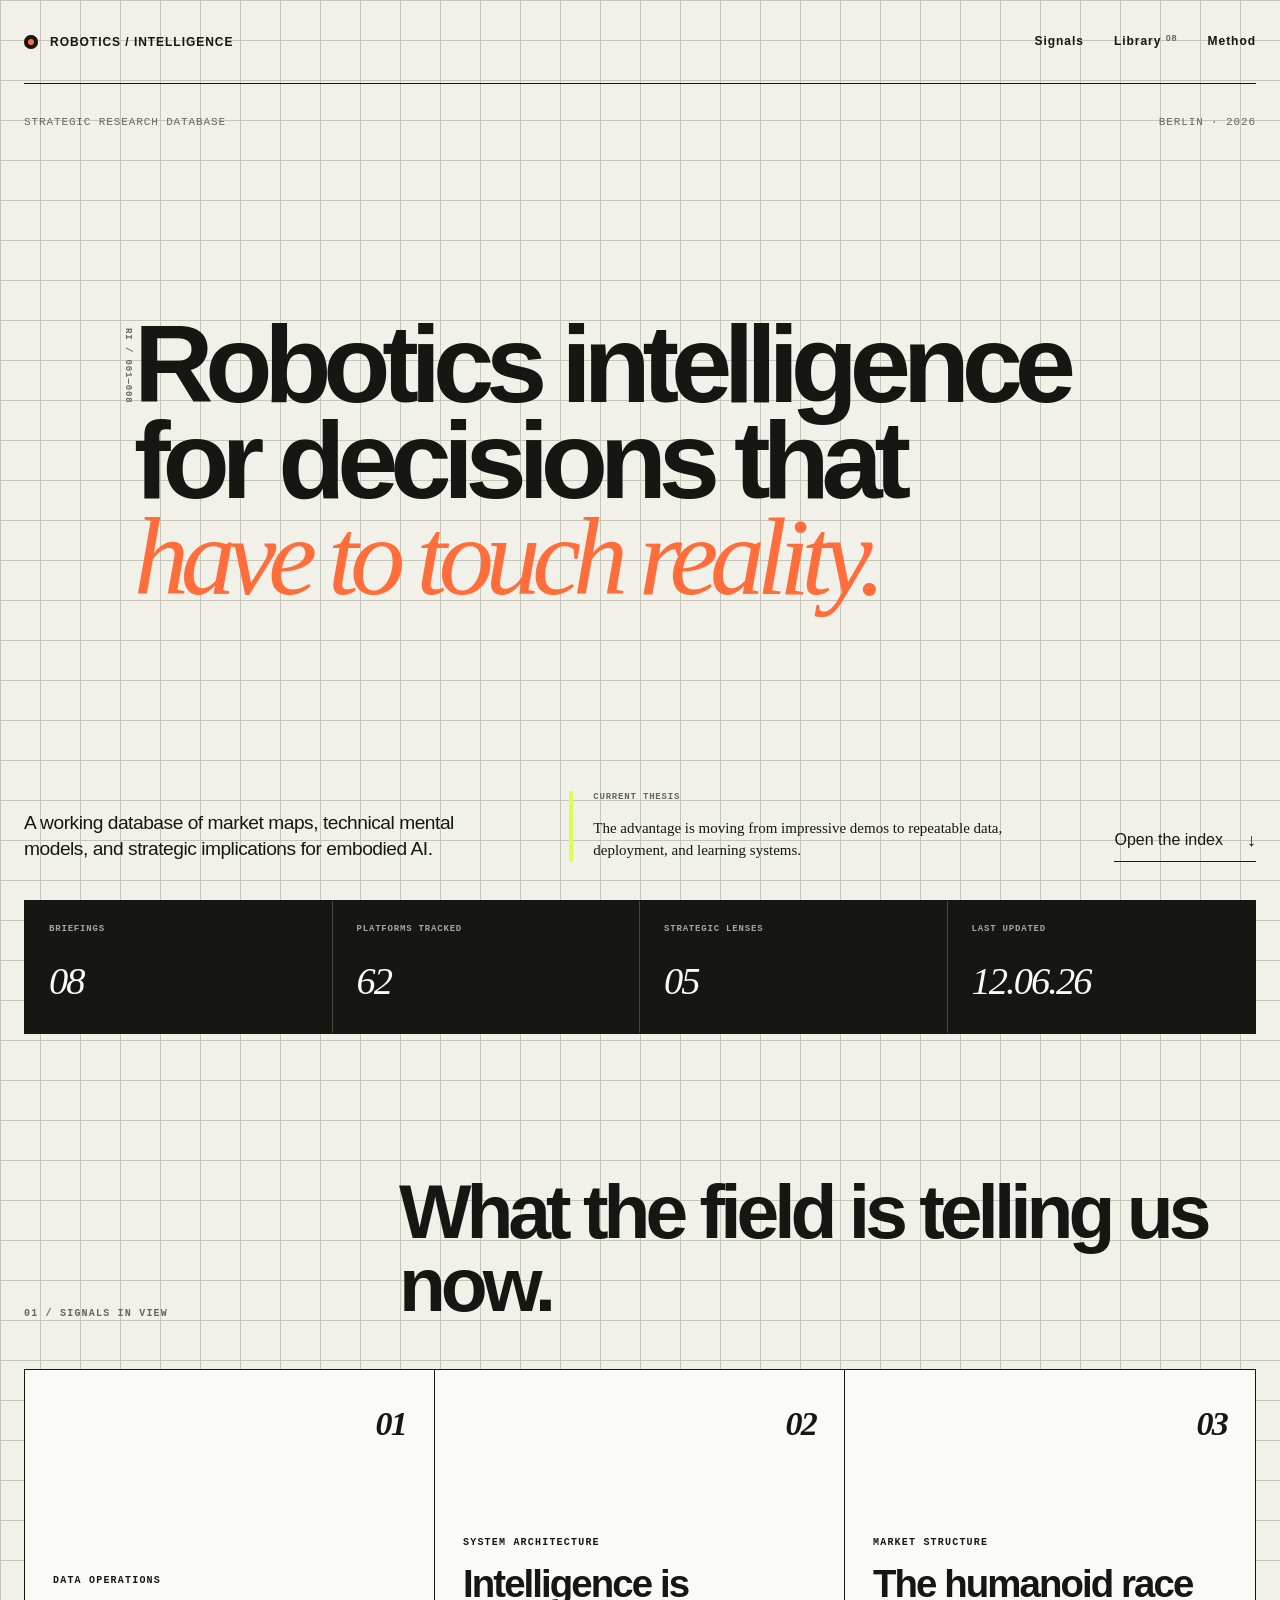
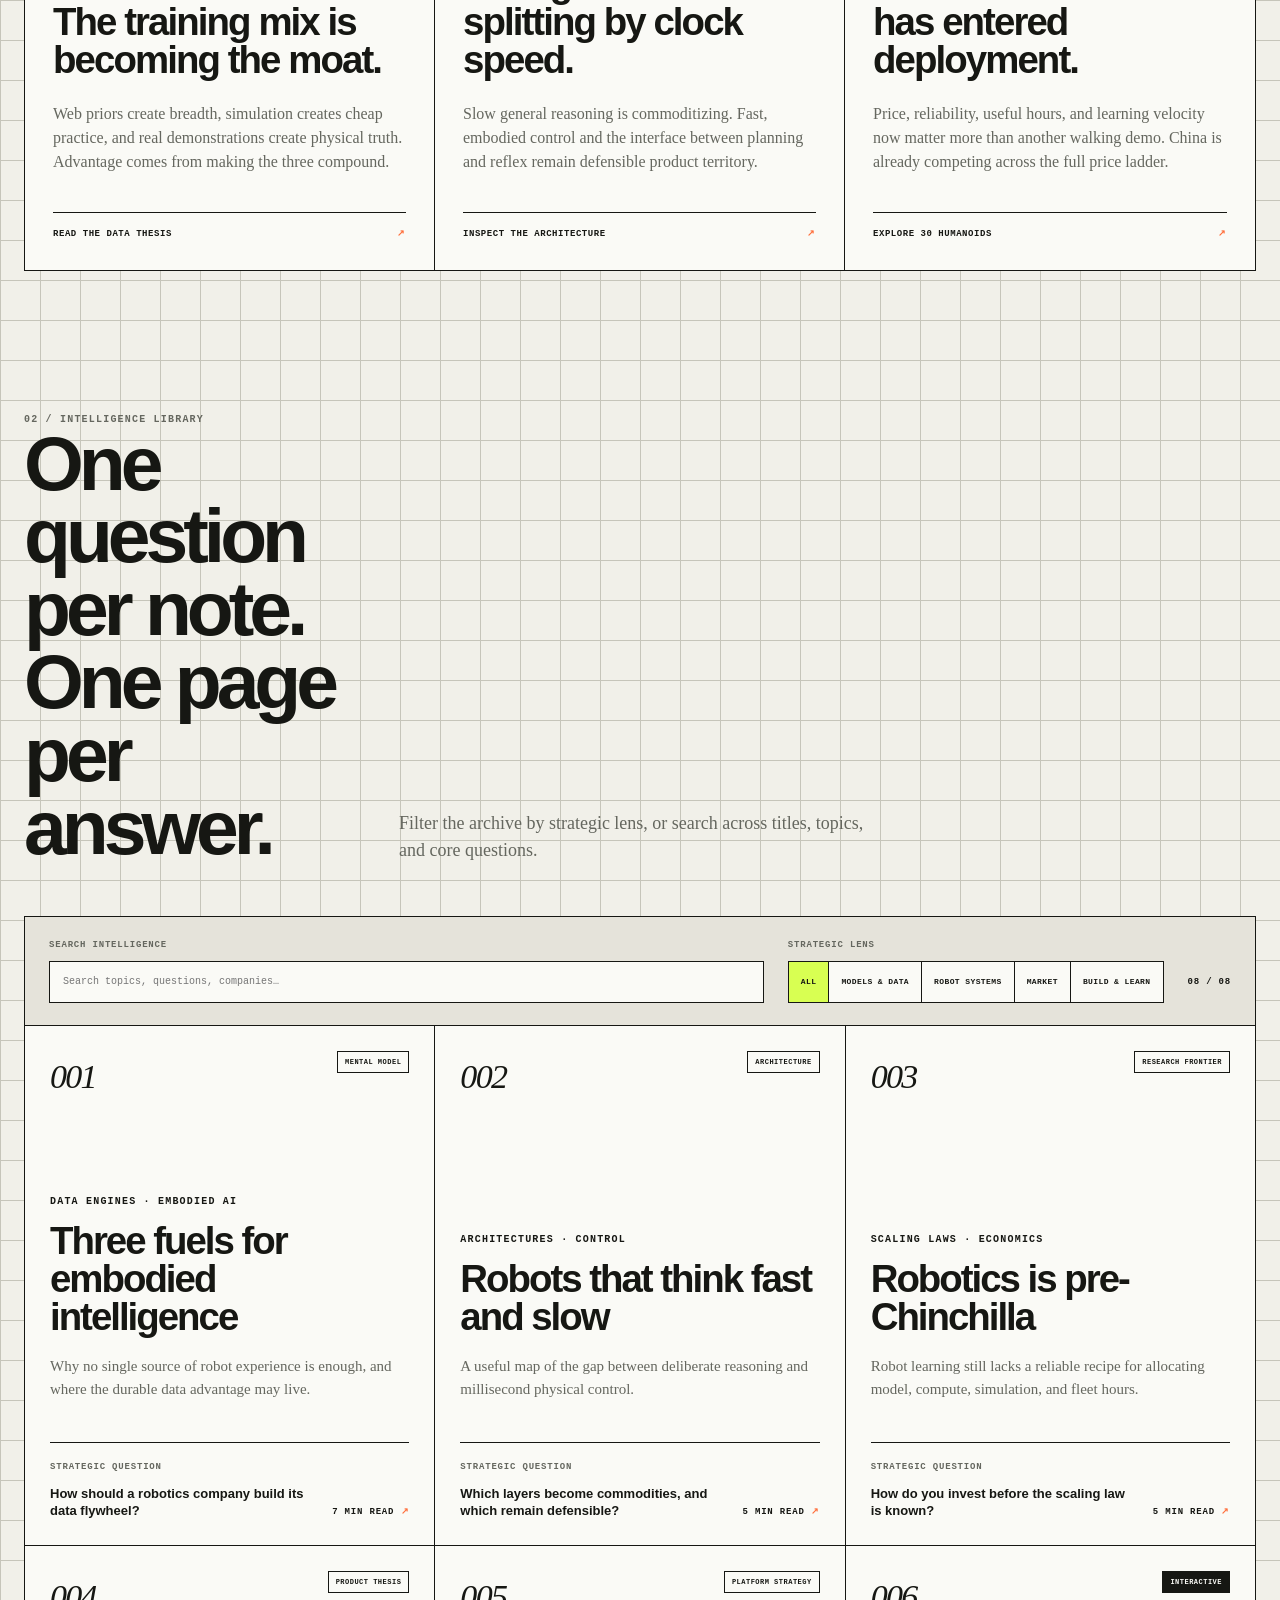
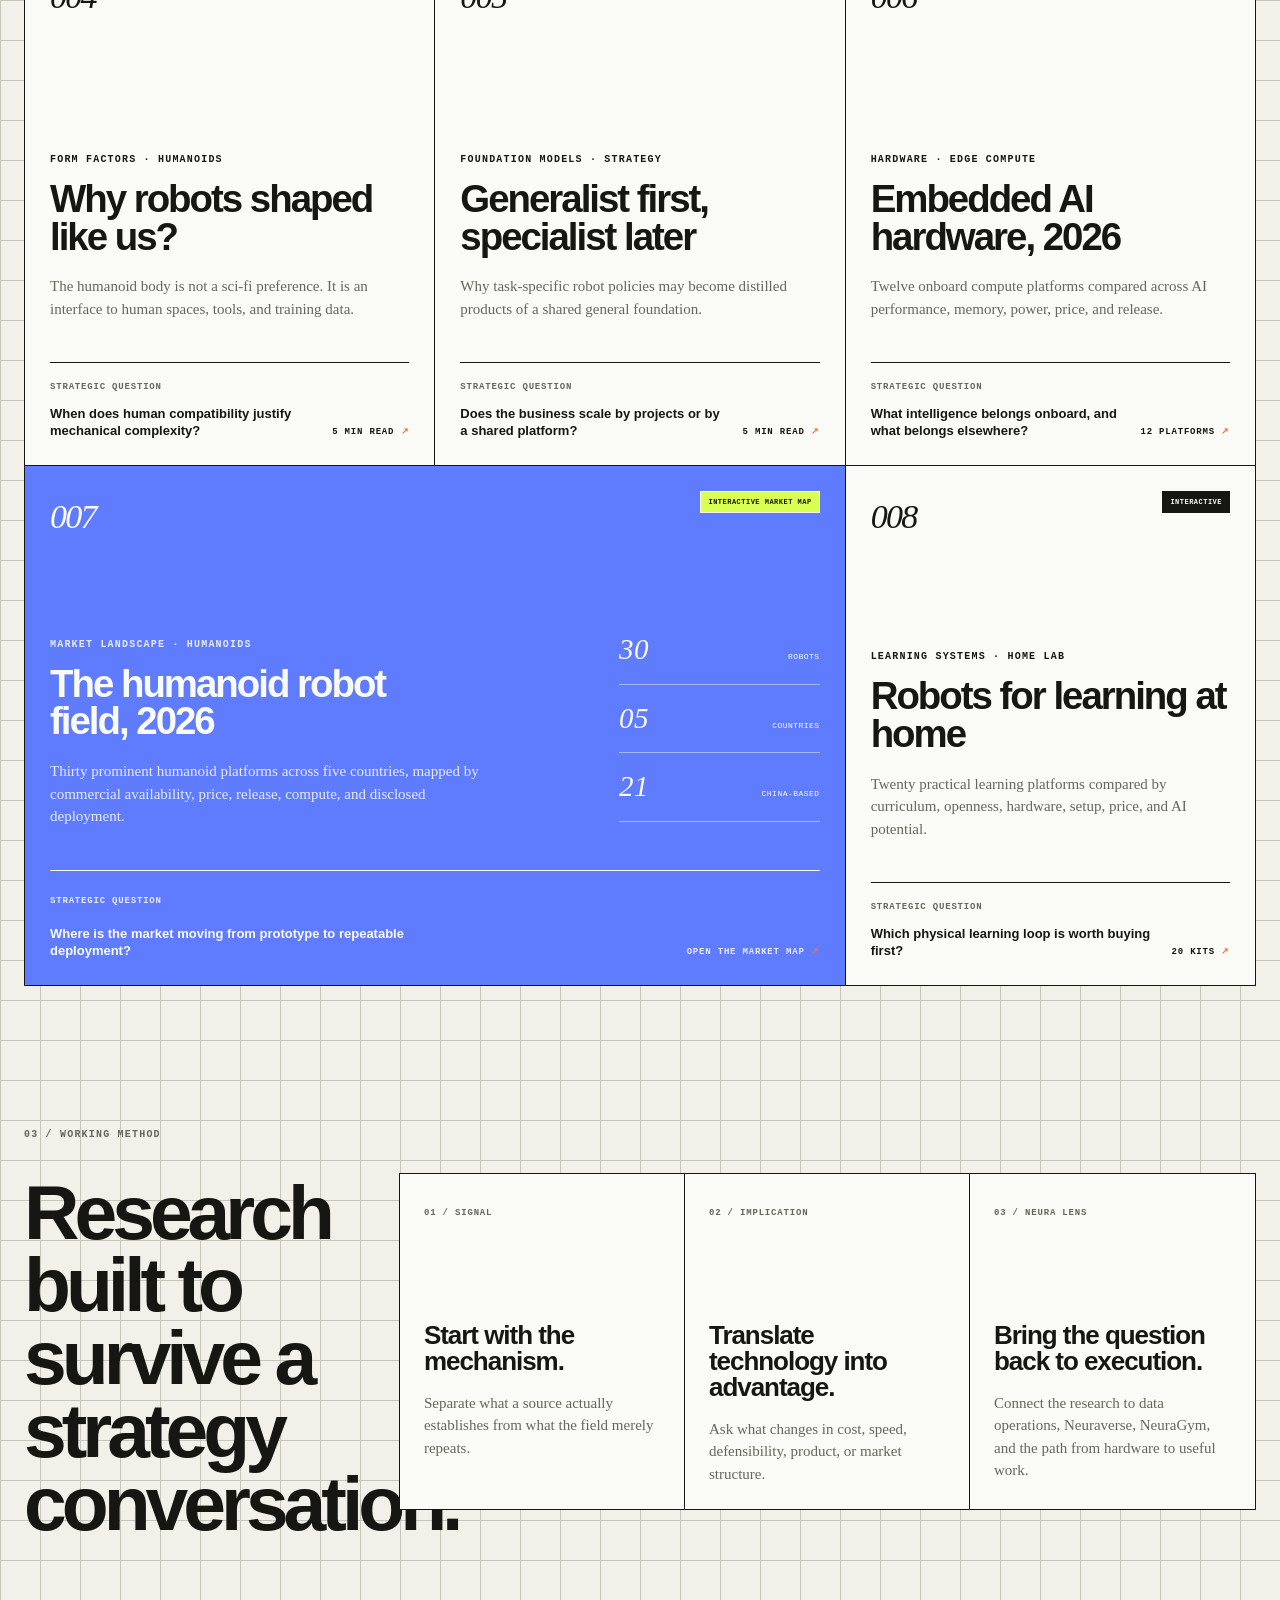
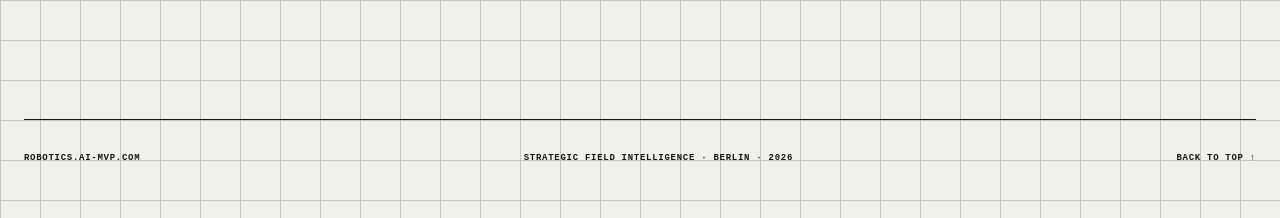
==== index.html @ 34b659d5 "Add home robotics learning comparison" ====
<!doctype html>
<html lang="en">
  <head>
    <meta charset="UTF-8" />
    <meta name="viewport" content="width=device-width, initial-scale=1.0" />
    <meta
      name="description"
      content="A strategic intelligence database on robotics, embodied AI, humanoids, and the systems that turn research into deployment."
    />
    <meta name="theme-color" content="#f1f0e9" />
    <meta property="og:title" content="Robotics Intelligence | AI MVP" />
    <meta
      property="og:description"
      content="Strategic field intelligence on robotics, embodied AI, and physical intelligence."
    />
    <meta property="og:type" content="website" />
    <title>Robotics Intelligence | AI MVP</title>
    <link rel="icon" href="./favicon.svg" type="image/svg+xml" />
    <link rel="stylesheet" href="./styles.css?v=11" />
    <script src="./main.js?v=11" defer></script>
  </head>
  <body class="intelligence-home">
    <div class="progress" aria-hidden="true"><span></span></div>

    <header class="site-header">
      <a class="wordmark" href="#top" aria-label="Robotics Intelligence, home">
        <span class="wordmark-mark" aria-hidden="true"></span>
        <span>ROBOTICS / INTELLIGENCE</span>
      </a>
      <nav aria-label="Primary navigation">
        <a href="#signals">Signals</a>
        <a href="#library">Library <span>08</span></a>
        <a href="#about">Method</a>
      </nav>
    </header>

    <main id="top">
      <section class="intelligence-hero" aria-labelledby="hero-title">
        <div class="hero-kicker reveal">
          <span>Strategic research database</span>
          <span>Berlin · 2026</span>
        </div>

        <div class="intelligence-hero-copy">
          <p class="hero-index reveal">RI / 001—008</p>
          <h1 id="hero-title" class="reveal">
            Robotics intelligence<br />
            for decisions that<br />
            <em>have to touch reality.</em>
          </h1>
        </div>

        <div class="intelligence-hero-bottom reveal">
          <p>
            A working database of market maps, technical mental models, and
            strategic implications for embodied AI.
          </p>
          <div class="hero-brief">
            <span>Current thesis</span>
            <strong>
              The advantage is moving from impressive demos to repeatable
              data, deployment, and learning systems.
            </strong>
          </div>
          <a class="down-link" href="#library">
            Open the index
            <span aria-hidden="true">↓</span>
          </a>
        </div>
      </section>

      <section class="database-status" aria-label="Database coverage">
        <div>
          <span>Briefings</span>
          <strong>08</strong>
        </div>
        <div>
          <span>Platforms tracked</span>
          <strong>62</strong>
        </div>
        <div>
          <span>Strategic lenses</span>
          <strong>05</strong>
        </div>
        <div>
          <span>Last updated</span>
          <strong>12.06.26</strong>
        </div>
      </section>

      <section id="signals" class="signal-board" aria-labelledby="signals-title">
        <div class="signal-heading">
          <p class="section-label">01 / Signals in view</p>
          <h2 id="signals-title">What the field is telling us now.</h2>
        </div>

        <div class="signal-grid">
          <article>
            <span class="signal-number">01</span>
            <p class="eyebrow">Data operations</p>
            <h3>The training mix is becoming the moat.</h3>
            <p>
              Web priors create breadth, simulation creates cheap practice,
              and real demonstrations create physical truth. Advantage comes
              from making the three compound.
            </p>
            <a href="./notes/001-three-fuels-for-embodied-intelligence/">
              Read the data thesis <span aria-hidden="true">↗</span>
            </a>
          </article>
          <article>
            <span class="signal-number">02</span>
            <p class="eyebrow">System architecture</p>
            <h3>Intelligence is splitting by clock speed.</h3>
            <p>
              Slow general reasoning is commoditizing. Fast, embodied control
              and the interface between planning and reflex remain defensible
              product territory.
            </p>
            <a href="./notes/002-thinking-fast-and-slow-for-robots/">
              Inspect the architecture <span aria-hidden="true">↗</span>
            </a>
          </article>
          <article>
            <span class="signal-number">03</span>
            <p class="eyebrow">Market structure</p>
            <h3>The humanoid race has entered deployment.</h3>
            <p>
              Price, reliability, useful hours, and learning velocity now
              matter more than another walking demo. China is already
              competing across the full price ladder.
            </p>
            <a href="./notes/007-humanoid-robot-field-2026/">
              Explore 30 humanoids <span aria-hidden="true">↗</span>
            </a>
          </article>
        </div>
      </section>

      <section id="library" class="intelligence-library" aria-labelledby="library-title">
        <div class="library-heading">
          <div>
            <p class="section-label">02 / Intelligence library</p>
            <h2 id="library-title">One question per note.<br />One page per answer.</h2>
          </div>
          <p>
            Filter the archive by strategic lens, or search across titles,
            topics, and core questions.
          </p>
        </div>

        <div class="library-controls">
          <label class="library-search">
            <span>Search intelligence</span>
            <input
              id="note-search"
              type="search"
              placeholder="Search topics, questions, companies…"
              autocomplete="off"
            />
          </label>
          <div class="library-filters" aria-label="Filter notes by strategic lens">
            <span>Strategic lens</span>
            <div>
              <button class="library-chip active" type="button" data-note-filter="all">All</button>
              <button class="library-chip" type="button" data-note-filter="models">Models &amp; data</button>
              <button class="library-chip" type="button" data-note-filter="systems">Robot systems</button>
              <button class="library-chip" type="button" data-note-filter="market">Market</button>
              <button class="library-chip" type="button" data-note-filter="learning">Build &amp; learn</button>
            </div>
          </div>
          <span class="library-count" id="note-count" aria-live="polite">08 / 08</span>
        </div>

        <div class="intelligence-grid" id="note-grid">
          <article
            class="intelligence-card"
            data-note-topics="models systems"
            data-note-search="three fuels embodied intelligence data engines web data simulation real robot demonstrations training moat neura"
          >
            <a href="./notes/001-three-fuels-for-embodied-intelligence/">
              <header>
                <span class="card-id">001</span>
                <span class="card-status">Mental model</span>
              </header>
              <div>
                <p class="eyebrow">Data engines · Embodied AI</p>
                <h3>Three fuels for embodied intelligence</h3>
                <p>
                  Why no single source of robot experience is enough, and
                  where the durable data advantage may live.
                </p>
              </div>
              <footer>
                <span>Strategic question</span>
                <strong>How should a robotics company build its data flywheel?</strong>
                <small>7 min read <i aria-hidden="true">↗</i></small>
              </footer>
            </a>
          </article>

          <article
            class="intelligence-card"
            data-note-topics="models systems"
            data-note-search="thinking fast slow robots system one system two vla architecture control reflex reasoning planning"
          >
            <a href="./notes/002-thinking-fast-and-slow-for-robots/">
              <header>
                <span class="card-id">002</span>
                <span class="card-status">Architecture</span>
              </header>
              <div>
                <p class="eyebrow">Architectures · Control</p>
                <h3>Robots that think fast and slow</h3>
                <p>
                  A useful map of the gap between deliberate reasoning and
                  millisecond physical control.
                </p>
              </div>
              <footer>
                <span>Strategic question</span>
                <strong>Which layers become commodities, and which remain defensible?</strong>
                <small>5 min read <i aria-hidden="true">↗</i></small>
              </footer>
            </a>
          </article>

          <article
            class="intelligence-card"
            data-note-topics="models"
            data-note-search="robotics pre chinchilla scaling laws compute data models embodied ai recipe economics"
          >
            <a href="./notes/003-robotics-is-pre-chinchilla/">
              <header>
                <span class="card-id">003</span>
                <span class="card-status">Research frontier</span>
              </header>
              <div>
                <p class="eyebrow">Scaling laws · Economics</p>
                <h3>Robotics is pre-Chinchilla</h3>
                <p>
                  Robot learning still lacks a reliable recipe for allocating
                  model, compute, simulation, and fleet hours.
                </p>
              </div>
              <footer>
                <span>Strategic question</span>
                <strong>How do you invest before the scaling law is known?</strong>
                <small>5 min read <i aria-hidden="true">↗</i></small>
              </footer>
            </a>
          </article>

          <article
            class="intelligence-card"
            data-note-topics="systems market"
            data-note-search="humanoid form factor embodiment human world tools video data arms legs interface"
          >
            <a href="./notes/004-why-the-humanoid-form-factor/">
              <header>
                <span class="card-id">004</span>
                <span class="card-status">Product thesis</span>
              </header>
              <div>
                <p class="eyebrow">Form factors · Humanoids</p>
                <h3>Why robots shaped like us?</h3>
                <p>
                  The humanoid body is not a sci-fi preference. It is an
                  interface to human spaces, tools, and training data.
                </p>
              </div>
              <footer>
                <span>Strategic question</span>
                <strong>When does human compatibility justify mechanical complexity?</strong>
                <small>5 min read <i aria-hidden="true">↗</i></small>
              </footer>
            </a>
          </article>

          <article
            class="intelligence-card"
            data-note-topics="models market"
            data-note-search="generalist specialist foundation models strategy groot fine tuning distillation task policies"
          >
            <a href="./notes/005-generalist-first-specialist-later/">
              <header>
                <span class="card-id">005</span>
                <span class="card-status">Platform strategy</span>
              </header>
              <div>
                <p class="eyebrow">Foundation models · Strategy</p>
                <h3>Generalist first, specialist later</h3>
                <p>
                  Why task-specific robot policies may become distilled
                  products of a shared general foundation.
                </p>
              </div>
              <footer>
                <span>Strategic question</span>
                <strong>Does the business scale by projects or by a shared platform?</strong>
                <small>5 min read <i aria-hidden="true">↗</i></small>
              </footer>
            </a>
          </article>

          <article
            class="intelligence-card"
            data-note-topics="systems learning"
            data-note-search="embedded ai hardware 2026 jetson thor orin raspberry pi hailo edge compute memory power price"
          >
            <a href="./notes/006-embedded-ai-hardware-2026/">
              <header>
                <span class="card-id">006</span>
                <span class="card-status live">Interactive</span>
              </header>
              <div>
                <p class="eyebrow">Hardware · Edge compute</p>
                <h3>Embedded AI hardware, 2026</h3>
                <p>
                  Twelve onboard compute platforms compared across AI
                  performance, memory, power, price, and release.
                </p>
              </div>
              <footer>
                <span>Strategic question</span>
                <strong>What intelligence belongs onboard, and what belongs elsewhere?</strong>
                <small>12 platforms <i aria-hidden="true">↗</i></small>
              </footer>
            </a>
          </article>

          <article
            class="intelligence-card intelligence-card-featured"
            data-note-topics="market systems"
            data-note-search="humanoid robot field 2026 market map neura 4ne1 china usa germany price availability deployments units"
          >
            <a href="./notes/007-humanoid-robot-field-2026/">
              <header>
                <span class="card-id">007</span>
                <span class="card-status live">Interactive market map</span>
              </header>
              <div>
                <p class="eyebrow">Market landscape · Humanoids</p>
                <h3>The humanoid robot field, 2026</h3>
                <p>
                  Thirty prominent humanoid platforms across five countries,
                  mapped by commercial availability, price, release, compute,
                  and disclosed deployment.
                </p>
              </div>
              <div class="featured-metrics" aria-label="Market map coverage">
                <span><strong>30</strong> robots</span>
                <span><strong>05</strong> countries</span>
                <span><strong>21</strong> China-based</span>
              </div>
              <footer>
                <span>Strategic question</span>
                <strong>Where is the market moving from prototype to repeatable deployment?</strong>
                <small>Open the market map <i aria-hidden="true">↗</i></small>
              </footer>
            </a>
          </article>

          <article
            class="intelligence-card"
            data-note-topics="learning systems"
            data-note-search="robots learning home diy robotics kits ros turtlebot lerobot arms cars quadruped education comparison"
          >
            <a href="./notes/008-home-robot-learning-kits/">
              <header>
                <span class="card-id">008</span>
                <span class="card-status live">Interactive</span>
              </header>
              <div>
                <p class="eyebrow">Learning systems · Home lab</p>
                <h3>Robots for learning at home</h3>
                <p>
                  Twenty practical learning platforms compared by curriculum,
                  openness, hardware, setup, price, and AI potential.
                </p>
              </div>
              <footer>
                <span>Strategic question</span>
                <strong>Which physical learning loop is worth buying first?</strong>
                <small>20 kits <i aria-hidden="true">↗</i></small>
              </footer>
            </a>
          </article>
        </div>

        <p class="library-empty" id="library-empty" hidden>
          No notes match this view. Try another lens or search term.
        </p>
      </section>

      <section id="about" class="intelligence-method" aria-labelledby="method-title">
        <div>
          <p class="section-label">03 / Working method</p>
          <h2 id="method-title">Research built to survive a strategy conversation.</h2>
        </div>
        <div class="method-steps">
          <article>
            <span>01 / Signal</span>
            <h3>Start with the mechanism.</h3>
            <p>
              Separate what a source actually establishes from what the field
              merely repeats.
            </p>
          </article>
          <article>
            <span>02 / Implication</span>
            <h3>Translate technology into advantage.</h3>
            <p>
              Ask what changes in cost, speed, defensibility, product, or
              market structure.
            </p>
          </article>
          <article>
            <span>03 / NEURA lens</span>
            <h3>Bring the question back to execution.</h3>
            <p>
              Connect the research to data operations, Neuraverse, NeuraGym,
              and the path from hardware to useful work.
            </p>
          </article>
        </div>
      </section>
    </main>

    <footer class="site-footer">
      <span>robotics.ai-mvp.com</span>
      <span>Strategic field intelligence · Berlin · 2026</span>
      <a href="#top">Back to top ↑</a>
    </footer>
  </body>
</html>
---- styles.css ----
:root {
  --paper: #f1f0e9;
  --paper-deep: #e5e3da;
  --ink: #161713;
  --muted: #65675f;
  --line: #c6c5ba;
  --acid: #d8ff52;
  --orange: #ff6d3a;
  --blue: #5f7cff;
  --white: #fafaf6;
  --max: 1440px;
}

* {
  box-sizing: border-box;
}

html {
  scroll-behavior: smooth;
}

body {
  margin: 0;
  color: var(--ink);
  background:
    linear-gradient(var(--line) 1px, transparent 1px),
    linear-gradient(90deg, var(--line) 1px, transparent 1px),
    var(--paper);
  background-size: 40px 40px;
  font-family: "Helvetica Neue", Helvetica, Arial, sans-serif;
  font-size: 16px;
  line-height: 1.5;
}

a {
  color: inherit;
  text-decoration: none;
}

p,
h1,
h2,
h3,
blockquote,
dl,
dd {
  margin: 0;
}

button,
a {
  -webkit-tap-highlight-color: transparent;
}

::selection {
  color: var(--ink);
  background: var(--acid);
}

.progress {
  position: fixed;
  z-index: 100;
  top: 0;
  left: 0;
  width: 100%;
  height: 4px;
  background: transparent;
}

.progress span {
  display: block;
  width: 0;
  height: 100%;
  background: var(--orange);
}

.site-header,
.site-footer,
main {
  width: min(calc(100% - 48px), var(--max));
  margin-inline: auto;
}

.site-header {
  display: flex;
  align-items: center;
  justify-content: space-between;
  min-height: 84px;
  border-bottom: 1px solid var(--ink);
  font-size: 12px;
  font-weight: 700;
  letter-spacing: 0.08em;
}

.wordmark {
  display: flex;
  gap: 12px;
  align-items: center;
}

.wordmark-mark {
  width: 14px;
  height: 14px;
  background: var(--orange);
  border-radius: 50%;
  box-shadow: inset 0 0 0 4px var(--ink);
}

.site-header nav {
  display: flex;
  gap: 30px;
}

.site-header nav a {
  padding: 8px 0;
  border-bottom: 1px solid transparent;
}

.site-header nav a:hover,
.site-header nav a:focus-visible {
  border-color: var(--ink);
}

.site-header nav span {
  color: var(--muted);
  font-size: 9px;
  vertical-align: top;
}

.hero {
  display: flex;
  min-height: calc(100vh - 84px);
  flex-direction: column;
  justify-content: space-between;
  padding: 32px 0 42px;
}

.hero-kicker,
.hero-bottom {
  display: flex;
  justify-content: space-between;
  color: var(--muted);
  font-family: "SFMono-Regular", Consolas, "Liberation Mono", monospace;
  font-size: 11px;
  letter-spacing: 0.08em;
  text-transform: uppercase;
}

.hero h1 {
  max-width: 1240px;
  font-size: clamp(56px, 9.4vw, 148px);
  font-weight: 700;
  letter-spacing: -0.075em;
  line-height: 0.86;
}

.hero h1 em {
  display: inline-block;
  padding-right: 0.09em;
  color: var(--orange);
  font-family: Georgia, "Times New Roman", serif;
  font-weight: 400;
}

.hero-bottom {
  align-items: flex-end;
}

.hero-bottom p {
  max-width: 480px;
  color: var(--ink);
  font-family: "Helvetica Neue", Helvetica, Arial, sans-serif;
  font-size: clamp(17px, 1.6vw, 23px);
  letter-spacing: -0.02em;
  line-height: 1.35;
  text-transform: none;
}

.down-link {
  display: flex;
  gap: 24px;
  align-items: center;
  color: var(--ink);
  border-bottom: 1px solid var(--ink);
  padding-bottom: 7px;
}

.down-link span {
  font-size: 18px;
}

.note-index {
  padding: 100px 0 140px;
  border-top: 1px solid var(--ink);
}

.section-label,
.eyebrow {
  font-family: "SFMono-Regular", Consolas, "Liberation Mono", monospace;
  font-size: 10px;
  font-weight: 700;
  letter-spacing: 0.12em;
  text-transform: uppercase;
}

.section-label {
  color: var(--muted);
}

.note-row {
  display: grid;
  grid-template-columns: 90px minmax(0, 1fr) 180px 90px;
  gap: 24px;
  align-items: end;
  margin-top: 34px;
  padding: 28px 0;
  border-top: 1px solid var(--ink);
  border-bottom: 1px solid var(--ink);
}

.note-row + .note-row {
  margin-top: 0;
  border-top: 0;
}

.note-number {
  font-family: Georgia, "Times New Roman", serif;
  font-size: 30px;
  font-style: italic;
}

.note-row h2 {
  margin-top: 8px;
  font-size: clamp(24px, 3vw, 46px);
  letter-spacing: -0.045em;
  line-height: 1;
}

.note-meta {
  display: flex;
  flex-direction: column;
  color: var(--muted);
  font-family: "SFMono-Regular", Consolas, "Liberation Mono", monospace;
  font-size: 10px;
  text-transform: uppercase;
}

.note-row > a {
  display: flex;
  justify-content: space-between;
  border-bottom: 1px solid var(--ink);
  padding-bottom: 5px;
  font-family: "SFMono-Regular", Consolas, "Liberation Mono", monospace;
  font-size: 11px;
  font-weight: 700;
  text-transform: uppercase;
}

.learning-note {
  background: var(--white);
  border: 1px solid var(--ink);
  box-shadow: 12px 12px 0 var(--ink);
}

.learning-note + .learning-note {
  margin-top: clamp(90px, 12vw, 160px);
}

.article-header {
  display: grid;
  min-height: 600px;
  grid-template-columns: 150px 1fr;
  border-bottom: 1px solid var(--ink);
}

.article-id {
  display: flex;
  flex-direction: column;
  justify-content: space-between;
  padding: 32px 24px;
  border-right: 1px solid var(--ink);
  font-family: "SFMono-Regular", Consolas, "Liberation Mono", monospace;
  font-size: 10px;
  letter-spacing: 0.1em;
  writing-mode: vertical-rl;
}

.article-id strong {
  font-family: Georgia, "Times New Roman", serif;
  font-size: 72px;
  font-style: italic;
  font-weight: 400;
  letter-spacing: -0.06em;
}

.article-title {
  display: flex;
  flex-direction: column;
  justify-content: center;
  padding: 70px clamp(32px, 7vw, 110px);
}

.article-title h2 {
  margin: 18px 0 34px;
  max-width: 1000px;
  font-size: clamp(54px, 8vw, 122px);
  letter-spacing: -0.075em;
  line-height: 0.86;
}

.article-title .dek {
  max-width: 680px;
  color: var(--muted);
  font-family: Georgia, "Times New Roman", serif;
  font-size: clamp(18px, 2vw, 28px);
  line-height: 1.35;
}

.thesis {
  display: grid;
  grid-template-columns: 150px minmax(0, 1.4fr) minmax(280px, 0.6fr);
  border-bottom: 1px solid var(--ink);
}

.thesis > * {
  padding: clamp(30px, 5vw, 72px);
}

.thesis .section-label {
  padding-inline: 24px;
  border-right: 1px solid var(--ink);
}

.thesis blockquote {
  border-right: 1px solid var(--ink);
  font-size: clamp(28px, 3.3vw, 52px);
  font-weight: 700;
  letter-spacing: -0.045em;
  line-height: 1.05;
}

.body-copy {
  align-self: end;
  color: var(--muted);
  font-family: Georgia, "Times New Roman", serif;
  font-size: 18px;
  line-height: 1.6;
}

.data-cards {
  display: grid;
  grid-template-columns: repeat(3, 1fr);
  border-bottom: 1px solid var(--ink);
}

.data-cards.duo {
  grid-template-columns: repeat(2, 1fr);
}

.data-card {
  position: relative;
  display: flex;
  min-width: 0;
  flex-direction: column;
  padding: clamp(28px, 3vw, 48px);
  overflow: hidden;
}

.data-card + .data-card {
  border-left: 1px solid var(--ink);
}

.data-card header {
  display: flex;
  justify-content: space-between;
  font-family: "SFMono-Regular", Consolas, "Liberation Mono", monospace;
  font-size: 10px;
  font-weight: 700;
}

.card-number {
  font-family: Georgia, "Times New Roman", serif;
  font-size: 30px;
  font-style: italic;
  font-weight: 400;
}

.card-tag {
  height: fit-content;
  padding: 5px 8px 4px;
  color: var(--white);
  background: var(--ink);
}

.card-icon {
  position: relative;
  width: 118px;
  height: 118px;
  margin: 58px 0 44px;
}

.web-card .card-icon {
  display: grid;
  grid-template-columns: repeat(2, 1fr);
  gap: 8px;
  padding: 8px;
  border: 1px solid var(--ink);
  transform: rotate(5deg);
}

.web-card .card-icon span {
  background: var(--blue);
  border: 1px solid var(--ink);
}

.web-card .card-icon span:nth-child(2),
.web-card .card-icon span:nth-child(3) {
  background: var(--paper);
}

.orbit {
  border: 1px solid var(--ink);
  border-radius: 50%;
}

.orbit::before,
.orbit::after {
  position: absolute;
  content: "";
  border: 1px solid var(--ink);
  border-radius: 50%;
}

.orbit::before {
  inset: 21px -16px;
  transform: rotate(45deg);
}

.orbit::after {
  inset: 21px -16px;
  transform: rotate(-45deg);
}

.orbit span {
  position: absolute;
  z-index: 1;
  width: 14px;
  height: 14px;
  background: var(--acid);
  border: 1px solid var(--ink);
  border-radius: 50%;
}

.orbit span:nth-child(1) {
  top: 2px;
  left: 18px;
}

.orbit span:nth-child(2) {
  right: -6px;
  bottom: 30px;
}

.orbit span:nth-child(3) {
  bottom: 3px;
  left: 12px;
}

.crosshair {
  border: 1px solid var(--ink);
  border-radius: 50%;
}

.crosshair::before,
.crosshair::after {
  position: absolute;
  content: "";
  background: var(--ink);
}

.crosshair::before {
  top: -20px;
  left: 50%;
  width: 1px;
  height: 158px;
}

.crosshair::after {
  top: 50%;
  left: -20px;
  width: 158px;
  height: 1px;
}

.crosshair span:first-child {
  position: absolute;
  inset: 31px;
  background: var(--orange);
  border: 1px solid var(--ink);
  border-radius: 50%;
}

.data-card h3 {
  font-size: clamp(32px, 3vw, 52px);
  letter-spacing: -0.055em;
  line-height: 1;
}

.card-lead {
  min-height: 70px;
  margin: 12px 0 24px;
  font-family: Georgia, "Times New Roman", serif;
  font-size: 19px;
  font-style: italic;
  line-height: 1.3;
}

.data-card > p:not(.card-lead, .card-footnote) {
  min-height: 170px;
  color: var(--muted);
  line-height: 1.65;
}

.data-card dl {
  margin-top: 34px;
  border-top: 1px solid var(--ink);
}

.data-card dl div {
  display: grid;
  grid-template-columns: 104px 1fr;
  padding: 12px 0;
  border-bottom: 1px solid var(--line);
}

.data-card dt {
  color: var(--muted);
  font-family: "SFMono-Regular", Consolas, "Liberation Mono", monospace;
  font-size: 9px;
  font-weight: 700;
  letter-spacing: 0.08em;
  text-transform: uppercase;
}

.data-card dd {
  font-size: 13px;
  font-weight: 700;
}

.card-footnote {
  margin-top: 24px;
  padding-left: 14px;
  color: var(--muted);
  border-left: 4px solid;
  font-family: Georgia, "Times New Roman", serif;
  font-size: 14px;
  font-style: italic;
}

.web-card .card-footnote {
  border-color: var(--blue);
}

.sim-card .card-footnote {
  border-color: var(--acid);
}

.real-card .card-footnote {
  border-color: var(--orange);
}

.comparison {
  display: grid;
  grid-template-columns: 36% 64%;
  border-bottom: 1px solid var(--ink);
}

.comparison-heading {
  padding: clamp(36px, 5vw, 76px);
  border-right: 1px solid var(--ink);
}

.comparison-heading h3 {
  margin-top: 20px;
  font-size: clamp(34px, 4vw, 62px);
  letter-spacing: -0.055em;
  line-height: 1;
}

.matrix-wrap {
  display: flex;
  align-items: center;
  padding: clamp(24px, 4vw, 60px);
  overflow-x: auto;
}

table {
  width: 100%;
  min-width: 620px;
  border-collapse: collapse;
}

th,
td {
  padding: 18px 12px;
  border-bottom: 1px solid var(--line);
  text-align: left;
}

thead th {
  color: var(--muted);
  font-family: "SFMono-Regular", Consolas, "Liberation Mono", monospace;
  font-size: 8px;
  letter-spacing: 0.06em;
  text-transform: uppercase;
}

tbody th {
  font-size: 13px;
}

.dot {
  display: inline-block;
  width: 10px;
  height: 10px;
  margin-right: 9px;
  border: 1px solid var(--ink);
  border-radius: 50%;
}

.dot.web {
  background: var(--blue);
}

.dot.sim {
  background: var(--acid);
}

.dot.real {
  background: var(--orange);
}

.rating {
  display: inline-block;
  min-width: 58px;
  padding: 4px 6px;
  border: 1px solid var(--ink);
  font-family: "SFMono-Regular", Consolas, "Liberation Mono", monospace;
  font-size: 9px;
  font-weight: 700;
  text-align: center;
  text-transform: uppercase;
}

.rating.high {
  background: var(--acid);
}

.rating.mid {
  background: var(--paper-deep);
}

.rating.low {
  color: var(--white);
  background: var(--ink);
}

.hw-explorer {
  border-bottom: 1px solid var(--ink);
}

.hw-heading {
  padding: clamp(36px, 5vw, 76px);
  border-bottom: 1px solid var(--ink);
}

.hw-heading h3 {
  max-width: 760px;
  margin-top: 20px;
  font-size: clamp(34px, 4vw, 62px);
  letter-spacing: -0.055em;
  line-height: 1;
}

.hw-hint {
  max-width: 700px;
  margin-top: 18px;
  color: var(--muted);
  font-family: Georgia, "Times New Roman", serif;
  font-size: 15px;
  font-style: italic;
  line-height: 1.5;
}

.hw-controls {
  display: flex;
  flex-wrap: wrap;
  gap: 12px;
  align-items: center;
  padding: 20px clamp(24px, 4vw, 60px);
  border-bottom: 1px solid var(--ink);
}

.hw-controls input {
  min-width: 210px;
  padding: 10px 14px;
  color: var(--ink);
  background: var(--paper);
  border: 1px solid var(--ink);
  border-radius: 0;
  font-family: "SFMono-Regular", Consolas, "Liberation Mono", monospace;
  font-size: 11px;
  letter-spacing: 0.06em;
}

.hw-controls input:focus-visible {
  outline: 2px solid var(--orange);
  outline-offset: 2px;
}

.hw-chip {
  padding: 9px 12px 8px;
  color: var(--ink);
  background: var(--white);
  border: 1px solid var(--ink);
  font-family: "SFMono-Regular", Consolas, "Liberation Mono", monospace;
  font-size: 10px;
  font-weight: 700;
  letter-spacing: 0.08em;
  text-transform: uppercase;
  cursor: pointer;
}

.hw-chip.active {
  color: var(--white);
  background: var(--ink);
}

.hw-count {
  margin-left: auto;
  color: var(--muted);
  font-family: "SFMono-Regular", Consolas, "Liberation Mono", monospace;
  font-size: 10px;
  letter-spacing: 0.08em;
}

.hw-table-wrap {
  padding: clamp(24px, 4vw, 60px);
  overflow-x: auto;
}

.hw-table {
  min-width: 940px;
}

.hw-table thead button {
  display: inline-flex;
  gap: 7px;
  align-items: center;
  padding: 0;
  color: inherit;
  background: none;
  border: 0;
  font: inherit;
  letter-spacing: inherit;
  text-transform: inherit;
  cursor: pointer;
}

.hw-table thead button:hover,
.hw-table thead button:focus-visible {
  color: var(--ink);
}

.hw-table thead .dir {
  color: var(--orange);
  font-size: 10px;
}

.hw-table td {
  vertical-align: top;
}

.hw-table tbody th a {
  padding-bottom: 2px;
  border-bottom: 1px solid var(--line);
}

.hw-table tbody th a::after {
  content: "↗";
  margin-left: 6px;
  color: var(--muted);
  font-size: 10px;
}

.hw-table tbody th a:hover,
.hw-table tbody th a:focus-visible {
  border-color: var(--ink);
}

.hw-table tbody th a:hover::after,
.hw-table tbody th a:focus-visible::after {
  color: var(--orange);
}

.hw-table .release {
  font-size: 13px;
}

.stars {
  color: var(--ink);
  font-size: 13px;
  letter-spacing: 2px;
  white-space: nowrap;
}

.stars .dim {
  color: var(--line);
}

.hw-table small {
  display: block;
  margin-top: 5px;
  color: var(--muted);
  font-family: "SFMono-Regular", Consolas, "Liberation Mono", monospace;
  font-size: 10px;
  letter-spacing: 0.04em;
  text-transform: uppercase;
}

.robot-explorer {
  border-bottom: 1px solid var(--ink);
}

.robot-heading {
  padding: clamp(36px, 5vw, 76px);
  border-bottom: 1px solid var(--ink);
}

.robot-heading h3 {
  max-width: 820px;
  margin-top: 20px;
  font-size: clamp(34px, 4vw, 62px);
  letter-spacing: -0.055em;
  line-height: 1;
}

.robot-hint {
  max-width: 720px;
  margin-top: 18px;
  color: var(--muted);
  font-family: Georgia, "Times New Roman", serif;
  font-size: 15px;
  font-style: italic;
  line-height: 1.5;
}

.robot-controls {
  display: flex;
  flex-wrap: wrap;
  gap: 18px;
  align-items: flex-end;
  padding: 22px clamp(24px, 4vw, 60px);
  border-bottom: 1px solid var(--ink);
}

.robot-controls label,
.robot-status-filter {
  display: flex;
  gap: 7px;
  flex-direction: column;
}

.robot-controls label > span,
.robot-status-filter > span {
  color: var(--muted);
  font-family: "SFMono-Regular", Consolas, "Liberation Mono", monospace;
  font-size: 8px;
  font-weight: 700;
  letter-spacing: 0.1em;
  text-transform: uppercase;
}

.robot-controls input,
.robot-controls select {
  min-height: 38px;
  padding: 9px 34px 9px 12px;
  color: var(--ink);
  background-color: var(--paper);
  border: 1px solid var(--ink);
  border-radius: 0;
  font-family: "SFMono-Regular", Consolas, "Liberation Mono", monospace;
  font-size: 10px;
  letter-spacing: 0.04em;
}

.robot-controls input {
  width: min(280px, 70vw);
  padding-right: 12px;
}

.robot-controls select {
  min-width: 150px;
  cursor: pointer;
}

.robot-controls input:focus-visible,
.robot-controls select:focus-visible,
.robot-chip:focus-visible {
  outline: 2px solid var(--orange);
  outline-offset: 2px;
}

.robot-status-filter > div {
  display: flex;
}

.robot-chip {
  min-height: 38px;
  padding: 8px 11px;
  color: var(--ink);
  background: var(--white);
  border: 1px solid var(--ink);
  border-right: 0;
  font-family: "SFMono-Regular", Consolas, "Liberation Mono", monospace;
  font-size: 9px;
  font-weight: 700;
  letter-spacing: 0.06em;
  text-transform: uppercase;
  cursor: pointer;
}

.robot-chip:last-child {
  border-right: 1px solid var(--ink);
}

.robot-chip.active {
  color: var(--white);
  background: var(--ink);
}

.robot-count {
  margin: 0 0 11px auto;
  color: var(--muted);
  font-family: "SFMono-Regular", Consolas, "Liberation Mono", monospace;
  font-size: 10px;
  font-weight: 700;
  letter-spacing: 0.08em;
}

.robot-legend {
  display: flex;
  flex-wrap: wrap;
  gap: 14px 28px;
  padding: 14px clamp(24px, 4vw, 60px);
  color: var(--muted);
  background: var(--paper-deep);
  border-bottom: 1px solid var(--ink);
  font-family: "SFMono-Regular", Consolas, "Liberation Mono", monospace;
  font-size: 8px;
  letter-spacing: 0.04em;
  text-transform: uppercase;
}

.status-dot {
  display: inline-block;
  width: 8px;
  height: 8px;
  margin-right: 6px;
  border: 1px solid var(--ink);
  border-radius: 50%;
}

.status-dot.available {
  background: var(--acid);
}

.status-dot.announced {
  background: var(--orange);
}

.robot-table-wrap {
  padding: clamp(20px, 3vw, 46px);
  overflow-x: auto;
}

.robot-table {
  min-width: 1460px;
  table-layout: fixed;
}

.robot-table th:nth-child(1) {
  width: 230px;
}

.robot-table th:nth-child(2) {
  width: 150px;
}

.robot-table th:nth-child(3) {
  width: 90px;
}

.robot-table th:nth-child(4) {
  width: 180px;
}

.robot-table th:nth-child(5) {
  width: 170px;
}

.robot-table th:nth-child(6) {
  width: 150px;
}

.robot-table th:nth-child(7) {
  width: 175px;
}

.robot-table th:nth-child(8) {
  width: 250px;
}

.robot-table thead th {
  position: sticky;
  z-index: 4;
  top: 0;
  color: var(--muted);
  background: var(--white);
}

.robot-table thead button {
  display: inline-flex;
  gap: 7px;
  align-items: center;
  padding: 0;
  color: inherit;
  background: none;
  border: 0;
  font: inherit;
  letter-spacing: inherit;
  text-transform: inherit;
  cursor: pointer;
}

.robot-table thead button:hover,
.robot-table thead button:focus-visible {
  color: var(--ink);
}

.robot-table thead .dir {
  color: var(--orange);
  font-size: 9px;
}

.robot-table tbody tr {
  transition: background-color 160ms ease;
}

.robot-table tbody tr:hover {
  background: color-mix(in srgb, var(--acid) 18%, var(--white));
}

.robot-table tbody th,
.robot-table tbody td {
  height: 112px;
  vertical-align: middle;
  font-size: 12px;
  line-height: 1.4;
}

.robot-table tbody th {
  position: sticky;
  z-index: 2;
  left: 0;
  background: var(--white);
}

.robot-table tbody tr:hover th {
  background: color-mix(in srgb, var(--acid) 18%, var(--white));
}

.robot-identity {
  display: grid;
  grid-template-columns: 72px 1fr;
  gap: 13px;
  align-items: center;
}

.robot-identity img {
  width: 72px;
  height: 82px;
  padding: 4px;
  object-fit: contain;
  background: var(--paper);
  border: 1px solid var(--line);
  cursor: zoom-in;
}

.robot-identity > span {
  font-size: 14px;
  letter-spacing: -0.02em;
}

.robot-identity small,
.robot-table td > small {
  display: block;
  margin-top: 6px;
  color: var(--muted);
  font-family: "SFMono-Regular", Consolas, "Liberation Mono", monospace;
  font-size: 8px;
  font-weight: 400;
  letter-spacing: 0.04em;
  line-height: 1.35;
  text-transform: uppercase;
}

.robot-company {
  font-weight: 700;
}

.robot-status {
  display: inline-flex;
  gap: 6px;
  align-items: center;
  padding: 5px 7px;
  border: 1px solid var(--ink);
  font-family: "SFMono-Regular", Consolas, "Liberation Mono", monospace;
  font-size: 8px;
  font-weight: 700;
  letter-spacing: 0.06em;
  text-transform: uppercase;
}

.robot-status i {
  width: 7px;
  height: 7px;
  border: 1px solid var(--ink);
  border-radius: 50%;
}

.robot-status.available {
  background: var(--acid);
}

.robot-status.available i {
  background: var(--ink);
}

.robot-status.announced {
  background: var(--orange);
}

.robot-status.announced i {
  background: var(--white);
}

.robot-price {
  font-weight: 700;
}

.robot-compute {
  color: var(--muted);
  font-family: Georgia, "Times New Roman", serif;
  font-size: 13px;
}

.robot-noscript {
  padding: 30px;
  border: 1px solid var(--ink);
  text-align: center;
}

.robot-preview {
  position: fixed;
  z-index: 1000;
  display: grid;
  width: 280px;
  height: 350px;
  grid-template-rows: 1fr auto;
  padding: 10px;
  pointer-events: none;
  opacity: 0;
  background: var(--white);
  border: 1px solid var(--ink);
  box-shadow: 10px 10px 0 var(--ink);
  transform: translateY(8px);
  transition:
    opacity 140ms ease,
    transform 140ms ease;
}

.robot-preview.visible {
  opacity: 1;
  transform: translateY(0);
}

.robot-preview img {
  width: 100%;
  height: 300px;
  object-fit: contain;
  background: var(--paper);
}

.robot-preview span {
  padding-top: 8px;
  font-family: "SFMono-Regular", Consolas, "Liberation Mono", monospace;
  font-size: 9px;
  font-weight: 700;
  letter-spacing: 0.06em;
  text-align: center;
  text-transform: uppercase;
}

.robot-stats {
  display: grid;
  grid-template-columns: repeat(2, 1fr);
}

.robot-stats > div {
  display: flex;
  min-height: 50%;
  flex-direction: column;
  justify-content: space-between;
  padding: clamp(30px, 5vw, 64px);
  border-bottom: 1px solid #464740;
}

.robot-stats > div:nth-child(odd) {
  border-right: 1px solid #464740;
}

.robot-stats > div:nth-child(n + 3) {
  border-bottom: 0;
}

.robot-stats strong {
  color: var(--orange);
  font-family: Georgia, "Times New Roman", serif;
  font-size: clamp(58px, 7vw, 104px);
  font-style: italic;
  font-weight: 400;
  letter-spacing: -0.07em;
  line-height: 0.85;
}

.robot-stats span {
  max-width: 170px;
  margin-top: 28px;
  color: #a9aaa1;
  font-family: "SFMono-Regular", Consolas, "Liberation Mono", monospace;
  font-size: 9px;
  letter-spacing: 0.08em;
  line-height: 1.4;
  text-transform: uppercase;
}

.diy-explorer {
  border-bottom: 1px solid var(--ink);
}

.diy-heading {
  padding: clamp(36px, 5vw, 76px);
  border-bottom: 1px solid var(--ink);
}

.diy-heading h3 {
  max-width: 900px;
  margin-top: 20px;
  font-size: clamp(34px, 4vw, 62px);
  letter-spacing: -0.055em;
  line-height: 1;
}

.diy-hint {
  max-width: 760px;
  margin-top: 18px;
  color: var(--muted);
  font-family: Georgia, "Times New Roman", serif;
  font-size: 15px;
  font-style: italic;
  line-height: 1.5;
}

.diy-picks {
  display: grid;
  grid-template-columns: minmax(230px, 0.7fr) minmax(0, 2.3fr);
  border-bottom: 1px solid var(--ink);
}

.diy-picks-intro {
  padding: clamp(28px, 4vw, 54px);
  background: var(--acid);
  border-right: 1px solid var(--ink);
}

.diy-picks-intro h4 {
  margin: 24px 0 0;
  font-size: clamp(26px, 3vw, 42px);
  letter-spacing: -0.045em;
  line-height: 1;
}

.diy-pick-list {
  display: grid;
  grid-template-columns: repeat(2, minmax(0, 1fr));
}

.diy-pick-list a {
  display: flex;
  min-height: 112px;
  flex-direction: column;
  justify-content: space-between;
  padding: 22px 26px;
  border-right: 1px solid var(--line);
  border-bottom: 1px solid var(--line);
  transition: background-color 150ms ease;
}

.diy-pick-list a:nth-child(even) {
  border-right: 0;
}

.diy-pick-list a:nth-last-child(-n + 2) {
  border-bottom: 0;
}

.diy-pick-list a:hover,
.diy-pick-list a:focus-visible {
  background: var(--paper);
  outline: 0;
}

.diy-pick-list span {
  color: var(--muted);
  font-family: "SFMono-Regular", Consolas, "Liberation Mono", monospace;
  font-size: 8px;
  font-weight: 700;
  letter-spacing: 0.08em;
  text-transform: uppercase;
}

.diy-pick-list strong {
  margin-top: 14px;
  font-size: 16px;
  letter-spacing: -0.02em;
}

.diy-pick-list strong::after {
  content: "↗";
  margin-left: 8px;
  color: var(--orange);
  font-size: 10px;
}

.diy-controls {
  display: flex;
  flex-wrap: wrap;
  gap: 18px;
  align-items: flex-end;
  padding: 22px clamp(24px, 4vw, 60px);
  border-bottom: 1px solid var(--ink);
}

.diy-controls label,
.diy-pick-filter {
  display: flex;
  gap: 7px;
  flex-direction: column;
}

.diy-controls label > span,
.diy-pick-filter > span {
  color: var(--muted);
  font-family: "SFMono-Regular", Consolas, "Liberation Mono", monospace;
  font-size: 8px;
  font-weight: 700;
  letter-spacing: 0.1em;
  text-transform: uppercase;
}

.diy-controls input,
.diy-controls select {
  min-height: 38px;
  padding: 9px 34px 9px 12px;
  color: var(--ink);
  background-color: var(--paper);
  border: 1px solid var(--ink);
  border-radius: 0;
  font-family: "SFMono-Regular", Consolas, "Liberation Mono", monospace;
  font-size: 10px;
  letter-spacing: 0.04em;
}

.diy-controls input {
  width: min(280px, 70vw);
  padding-right: 12px;
}

.diy-controls select {
  min-width: 180px;
  cursor: pointer;
}

.diy-controls input:focus-visible,
.diy-controls select:focus-visible,
.diy-chip:focus-visible {
  outline: 2px solid var(--orange);
  outline-offset: 2px;
}

.diy-pick-filter > div {
  display: flex;
}

.diy-chip {
  min-height: 38px;
  padding: 8px 12px;
  color: var(--ink);
  background: var(--white);
  border: 1px solid var(--ink);
  border-right: 0;
  font-family: "SFMono-Regular", Consolas, "Liberation Mono", monospace;
  font-size: 9px;
  font-weight: 700;
  letter-spacing: 0.06em;
  text-transform: uppercase;
  cursor: pointer;
}

.diy-chip:last-child {
  border-right: 1px solid var(--ink);
}

.diy-chip.active {
  color: var(--white);
  background: var(--ink);
}

.diy-count {
  margin: 0 0 11px auto;
  color: var(--muted);
  font-family: "SFMono-Regular", Consolas, "Liberation Mono", monospace;
  font-size: 10px;
  font-weight: 700;
  letter-spacing: 0.08em;
}

.diy-legend {
  display: flex;
  flex-wrap: wrap;
  gap: 14px 28px;
  padding: 14px clamp(24px, 4vw, 60px);
  color: var(--muted);
  background: var(--paper-deep);
  border-bottom: 1px solid var(--ink);
  font-family: "SFMono-Regular", Consolas, "Liberation Mono", monospace;
  font-size: 8px;
  letter-spacing: 0.04em;
  text-transform: uppercase;
}

.diy-legend strong {
  color: var(--ink);
}

.diy-table-wrap {
  padding: clamp(20px, 3vw, 46px);
  overflow-x: auto;
}

.diy-table {
  min-width: 2210px;
  table-layout: fixed;
}

.diy-table th:nth-child(1) {
  width: 220px;
}

.diy-table th:nth-child(2) {
  width: 190px;
}

.diy-table th:nth-child(3) {
  width: 190px;
}

.diy-table th:nth-child(4) {
  width: 180px;
}

.diy-table th:nth-child(n + 5) {
  width: 205px;
}

.diy-table thead th {
  position: sticky;
  z-index: 4;
  top: 0;
  color: var(--muted);
  background: var(--white);
}

.diy-table thead button {
  display: inline-flex;
  gap: 7px;
  align-items: center;
  padding: 0;
  color: inherit;
  background: none;
  border: 0;
  font: inherit;
  letter-spacing: inherit;
  text-transform: inherit;
  cursor: pointer;
}

.diy-table thead button:hover,
.diy-table thead button:focus-visible {
  color: var(--ink);
}

.diy-table thead .dir {
  color: var(--orange);
  font-size: 9px;
}

.diy-table tbody tr {
  transition: background-color 150ms ease;
}

.diy-table tbody tr:hover,
.diy-table tbody tr.diy-selected:hover {
  background: color-mix(in srgb, var(--acid) 24%, var(--white));
}

.diy-table tbody tr.diy-selected {
  background: color-mix(in srgb, var(--acid) 10%, var(--white));
}

.diy-table tbody th,
.diy-table tbody td {
  height: 132px;
  vertical-align: middle;
  font-size: 12px;
  line-height: 1.4;
}

.diy-table tbody th {
  position: sticky;
  z-index: 2;
  left: 0;
  background: var(--white);
}

.diy-table tbody tr.diy-selected th {
  background: color-mix(in srgb, var(--acid) 10%, var(--white));
}

.diy-table tbody tr:hover th,
.diy-table tbody tr.diy-selected:hover th {
  background: color-mix(in srgb, var(--acid) 24%, var(--white));
}

.diy-name {
  display: inline-block;
  font-size: 15px;
  letter-spacing: -0.025em;
}

.diy-name small,
.diy-table td small {
  display: block;
  margin-top: 7px;
  color: var(--muted);
  font-family: "SFMono-Regular", Consolas, "Liberation Mono", monospace;
  font-size: 8px;
  font-weight: 400;
  letter-spacing: 0.04em;
  line-height: 1.4;
  text-transform: uppercase;
}

.diy-name:hover small,
.diy-name:focus-visible small {
  color: var(--orange);
}

.diy-pick-tag {
  display: block;
  width: fit-content;
  margin-top: 10px;
  padding: 4px 6px;
  color: var(--ink);
  background: var(--acid);
  border: 1px solid var(--ink);
  font-family: "SFMono-Regular", Consolas, "Liberation Mono", monospace;
  font-size: 7px;
  font-weight: 700;
  letter-spacing: 0.05em;
  line-height: 1.3;
  text-transform: uppercase;
}

.diy-best-use {
  font-family: Georgia, "Times New Roman", serif;
  font-size: 14px;
}

.diy-price {
  font-weight: 700;
}

.diy-score {
  display: flex;
  gap: 9px;
  align-items: center;
}

.diy-score strong {
  display: grid;
  width: 25px;
  height: 25px;
  flex: 0 0 auto;
  place-items: center;
  color: var(--white);
  background: var(--ink);
  font-family: Georgia, "Times New Roman", serif;
  font-size: 15px;
  font-style: italic;
  font-weight: 400;
}

.diy-stars {
  color: var(--orange);
  font-size: 11px;
  letter-spacing: 1px;
  white-space: nowrap;
}

.diy-stars i {
  color: var(--line);
  font-style: normal;
}

.synthesis {
  display: grid;
  grid-template-columns: 1fr 1fr;
  min-height: 650px;
  color: var(--white);
  background: var(--ink);
  border-bottom: 1px solid var(--ink);
}

.synthesis-copy {
  display: flex;
  flex-direction: column;
  justify-content: space-between;
  padding: clamp(40px, 6vw, 90px);
  border-right: 1px solid #464740;
}

.synthesis-copy .section-label {
  color: #96978e;
}

.synthesis-copy h3 {
  max-width: 570px;
  color: var(--acid);
  font-size: clamp(52px, 6vw, 90px);
  letter-spacing: -0.07em;
  line-height: 0.88;
}

.synthesis-copy > p:last-child {
  max-width: 570px;
  color: #b9bab1;
  font-family: Georgia, "Times New Roman", serif;
  font-size: 18px;
  line-height: 1.55;
}

.flywheel {
  display: flex;
  align-items: center;
  padding: clamp(40px, 6vw, 90px);
}

.flywheel ol {
  width: 100%;
  margin: 0;
  padding: 0;
  list-style: none;
  counter-reset: steps;
}

.flywheel li {
  position: relative;
  display: grid;
  grid-template-columns: 62px 1fr;
  gap: 20px;
  align-items: center;
  min-height: 112px;
  border-top: 1px solid #464740;
}

.flywheel li:last-child {
  border-bottom: 1px solid #464740;
}

.flywheel li > span {
  display: grid;
  width: 42px;
  height: 42px;
  place-items: center;
  color: var(--ink);
  background: var(--white);
  border-radius: 50%;
  font-family: "SFMono-Regular", Consolas, "Liberation Mono", monospace;
  font-size: 9px;
}

.flywheel li:last-child > span {
  background: var(--orange);
}

.flywheel strong,
.flywheel small {
  display: block;
}

.flywheel strong {
  font-size: 24px;
  letter-spacing: -0.03em;
}

.flywheel small {
  margin-top: 5px;
  color: #96978e;
  font-family: "SFMono-Regular", Consolas, "Liberation Mono", monospace;
  font-size: 10px;
  text-transform: uppercase;
}

.neura-lens {
  display: grid;
  grid-template-columns: 1fr 1fr;
  background: var(--orange);
  border-bottom: 1px solid var(--ink);
}

.neura-lens > div {
  padding: clamp(40px, 6vw, 90px);
}

.neura-lens > div:first-child {
  border-right: 1px solid var(--ink);
}

.neura-lens h3 {
  margin-top: 60px;
  font-size: clamp(42px, 5vw, 76px);
  letter-spacing: -0.065em;
  line-height: 0.92;
}

.neura-lens > div:last-child {
  display: flex;
  flex-direction: column;
  justify-content: flex-end;
  gap: 24px;
  font-family: Georgia, "Times New Roman", serif;
  font-size: 19px;
  line-height: 1.55;
}

.takeaway {
  display: grid;
  grid-template-columns: 150px 1fr;
  border-bottom: 1px solid var(--ink);
}

.takeaway-label {
  padding: 50px 24px;
  border-right: 1px solid var(--ink);
  font-family: "SFMono-Regular", Consolas, "Liberation Mono", monospace;
  font-size: 10px;
  font-weight: 700;
  letter-spacing: 0.1em;
  text-transform: uppercase;
}

.takeaway p {
  padding: clamp(50px, 8vw, 120px);
  font-size: clamp(38px, 6vw, 88px);
  letter-spacing: -0.065em;
  line-height: 0.96;
}

.takeaway strong {
  text-decoration: underline;
  text-decoration-color: var(--acid);
  text-decoration-thickness: 0.18em;
  text-underline-offset: -0.08em;
  text-decoration-skip-ink: none;
}

.source {
  display: grid;
  grid-template-columns: 1fr auto;
  gap: 40px;
  align-items: end;
  padding: 42px;
}

.source p:last-child {
  max-width: 620px;
  margin-top: 10px;
  font-family: Georgia, "Times New Roman", serif;
  font-size: 17px;
}

.source a {
  padding-bottom: 5px;
  border-bottom: 1px solid var(--ink);
  font-family: "SFMono-Regular", Consolas, "Liberation Mono", monospace;
  font-size: 10px;
  font-weight: 700;
  letter-spacing: 0.04em;
  text-transform: uppercase;
}

.about {
  display: grid;
  grid-template-columns: 28% 72%;
  gap: 30px;
  padding: 180px 0;
}

.about > div {
  max-width: 850px;
}

.about h2 {
  font-size: clamp(42px, 6vw, 88px);
  letter-spacing: -0.065em;
  line-height: 0.94;
}

.about > div p {
  max-width: 570px;
  margin-top: 40px;
  color: var(--muted);
  font-family: Georgia, "Times New Roman", serif;
  font-size: 19px;
  line-height: 1.55;
}

.site-footer {
  display: flex;
  justify-content: space-between;
  padding: 32px 0 52px;
  border-top: 1px solid var(--ink);
  font-family: "SFMono-Regular", Consolas, "Liberation Mono", monospace;
  font-size: 9px;
  font-weight: 700;
  letter-spacing: 0.08em;
  text-transform: uppercase;
}

.reveal {
  opacity: 0;
  transform: translateY(22px);
  transition:
    opacity 700ms ease,
    transform 700ms ease;
}

.reveal.visible {
  opacity: 1;
  transform: translateY(0);
}

@media (prefers-reduced-motion: reduce) {
  html {
    scroll-behavior: auto;
  }

  .reveal {
    opacity: 1;
    transform: none;
    transition: none;
  }
}

@media (max-width: 980px) {
  .data-cards,
  .data-cards.duo {
    grid-template-columns: 1fr;
  }

  .data-card + .data-card {
    border-top: 1px solid var(--ink);
    border-left: 0;
  }

  .data-card > p:not(.card-lead, .card-footnote),
  .card-lead {
    min-height: auto;
  }

  .comparison,
  .synthesis,
  .neura-lens {
    grid-template-columns: 1fr;
  }

  .comparison-heading,
  .synthesis-copy,
  .neura-lens > div:first-child {
    border-right: 0;
    border-bottom: 1px solid var(--ink);
  }

  .synthesis-copy {
    min-height: 580px;
    border-color: #464740;
  }

  .diy-picks {
    grid-template-columns: 1fr;
  }

  .diy-picks-intro {
    border-right: 0;
    border-bottom: 1px solid var(--ink);
  }
}

@media (max-width: 720px) {
  body {
    background-size: 24px 24px;
  }

  .site-header,
  .site-footer,
  main {
    width: min(calc(100% - 28px), var(--max));
  }

  .site-header {
    min-height: 68px;
  }

  .site-header nav {
    gap: 16px;
  }

  .site-header nav a:last-child {
    display: none;
  }

  .hero {
    min-height: calc(100svh - 68px);
    padding-bottom: 24px;
  }

  .hero-kicker span:last-child {
    display: none;
  }

  .hero h1 {
    font-size: clamp(54px, 17vw, 88px);
  }

  .hero-bottom {
    gap: 28px;
    align-items: flex-start;
    flex-direction: column;
  }

  .note-index {
    padding: 76px 0 100px;
  }

  .note-row {
    grid-template-columns: 50px 1fr;
  }

  .note-meta {
    grid-column: 2;
    flex-direction: row;
    gap: 14px;
  }

  .note-row > a {
    display: flex;
    grid-column: 2;
    width: 92px;
  }

  .learning-note {
    box-shadow: 6px 6px 0 var(--ink);
  }

  .article-header {
    min-height: auto;
    grid-template-columns: 1fr;
  }

  .article-id {
    flex-direction: row;
    padding: 18px;
    border-right: 0;
    border-bottom: 1px solid var(--ink);
    writing-mode: initial;
  }

  .article-id strong {
    font-size: 30px;
  }

  .article-title {
    min-height: 620px;
    padding: 42px 24px;
  }

  .article-title h2 {
    font-size: clamp(52px, 17vw, 86px);
  }

  .thesis {
    grid-template-columns: 1fr;
  }

  .thesis > * {
    padding: 34px 24px;
  }

  .thesis .section-label,
  .thesis blockquote {
    border-right: 0;
    border-bottom: 1px solid var(--ink);
  }

  .data-card {
    padding: 32px 24px 42px;
  }

  .data-card > p:not(.card-lead, .card-footnote) {
    font-size: 15px;
  }

  .card-icon {
    margin-block: 42px 36px;
  }

  .matrix-wrap {
    padding: 24px;
  }

  .robot-controls {
    gap: 14px;
    align-items: stretch;
    padding: 22px 18px;
  }

  .robot-controls label,
  .robot-status-filter {
    width: 100%;
  }

  .robot-controls input,
  .robot-controls select {
    width: 100%;
  }

  .robot-status-filter > div {
    overflow-x: auto;
  }

  .robot-chip {
    flex: 1;
    white-space: nowrap;
  }

  .robot-count {
    margin: 2px 0 0;
  }

  .robot-legend {
    flex-direction: column;
    padding: 16px 18px;
  }

  .robot-table-wrap {
    padding: 16px;
  }

  .robot-table {
    min-width: 1250px;
  }

  .robot-preview {
    display: none;
  }

  .robot-stats > div {
    padding: 32px 22px;
  }

  .diy-pick-list {
    grid-template-columns: 1fr;
  }

  .diy-pick-list a,
  .diy-pick-list a:nth-child(even),
  .diy-pick-list a:nth-last-child(-n + 2) {
    min-height: 98px;
    border-right: 0;
    border-bottom: 1px solid var(--line);
  }

  .diy-pick-list a:last-child {
    border-bottom: 0;
  }

  .diy-controls {
    gap: 14px;
    align-items: stretch;
    padding: 22px 18px;
  }

  .diy-controls label,
  .diy-pick-filter {
    width: 100%;
  }

  .diy-controls input,
  .diy-controls select {
    width: 100%;
  }

  .diy-chip {
    flex: 1;
  }

  .diy-count {
    margin: 2px 0 0;
  }

  .diy-legend {
    flex-direction: column;
    padding: 16px 18px;
  }

  .diy-table-wrap {
    padding: 16px;
  }

  .diy-table {
    min-width: 2060px;
  }

  .synthesis-copy,
  .flywheel,
  .neura-lens > div {
    padding: 48px 24px;
  }

  .synthesis-copy {
    min-height: 520px;
  }

  .neura-lens h3 {
    margin-top: 40px;
  }

  .takeaway {
    grid-template-columns: 1fr;
  }

  .takeaway-label {
    padding: 18px 24px;
    border-right: 0;
    border-bottom: 1px solid var(--ink);
  }

  .takeaway p {
    padding: 60px 24px;
  }

  .source {
    grid-template-columns: 1fr;
    align-items: start;
    padding: 34px 24px;
  }

  .source a {
    width: fit-content;
  }

  .about {
    grid-template-columns: 1fr;
    padding: 120px 0;
  }

  .site-footer {
    gap: 18px;
    flex-direction: column;
  }
}

/* Robotics intelligence index */

.intelligence-hero {
  display: flex;
  min-height: calc(100svh - 84px);
  flex-direction: column;
  justify-content: space-between;
  padding: 30px 0 38px;
}

.intelligence-hero-copy {
  display: grid;
  grid-template-columns: 110px minmax(0, 1fr);
  align-items: start;
}

.hero-index {
  padding-top: 1.3em;
  color: var(--muted);
  font-family: "SFMono-Regular", Consolas, "Liberation Mono", monospace;
  font-size: 9px;
  font-weight: 700;
  letter-spacing: 0.1em;
  writing-mode: vertical-rl;
}

.intelligence-hero h1 {
  max-width: 1250px;
  font-size: clamp(58px, 8.6vw, 136px);
  font-weight: 700;
  letter-spacing: -0.075em;
  line-height: 0.87;
}

.intelligence-hero h1 em {
  color: var(--orange);
  font-family: Georgia, "Times New Roman", serif;
  font-weight: 400;
}

.intelligence-hero-bottom {
  display: grid;
  grid-template-columns: minmax(240px, 1fr) minmax(300px, 1fr) auto;
  gap: clamp(28px, 5vw, 80px);
  align-items: end;
}

.intelligence-hero-bottom > p {
  max-width: 440px;
  font-size: clamp(17px, 1.5vw, 22px);
  letter-spacing: -0.025em;
  line-height: 1.35;
}

.hero-brief {
  display: flex;
  gap: 14px;
  flex-direction: column;
  max-width: 480px;
  padding-left: 20px;
  border-left: 4px solid var(--acid);
}

.hero-brief span,
.database-status span,
.signal-number,
.library-controls label > span,
.library-filters > span,
.library-count,
.intelligence-card footer > span,
.intelligence-card footer small,
.method-steps article > span,
.note-context,
.note-pagination span {
  color: var(--muted);
  font-family: "SFMono-Regular", Consolas, "Liberation Mono", monospace;
  font-size: 9px;
  font-weight: 700;
  letter-spacing: 0.09em;
  text-transform: uppercase;
}

.hero-brief strong {
  max-width: 410px;
  font-family: Georgia, "Times New Roman", serif;
  font-size: 15px;
  font-weight: 400;
  line-height: 1.45;
}

.database-status {
  display: grid;
  grid-template-columns: repeat(4, 1fr);
  color: var(--white);
  background: var(--ink);
  border: 1px solid var(--ink);
}

.database-status > div {
  display: flex;
  min-height: 132px;
  flex-direction: column;
  justify-content: space-between;
  padding: 22px 24px;
  border-right: 1px solid #464740;
}

.database-status > div:last-child {
  border-right: 0;
}

.database-status span {
  color: #a5a69d;
}

.database-status strong {
  font-family: Georgia, "Times New Roman", serif;
  font-size: clamp(30px, 3vw, 46px);
  font-style: italic;
  font-weight: 400;
  letter-spacing: -0.05em;
}

.signal-board,
.intelligence-library,
.intelligence-method {
  padding-top: clamp(100px, 11vw, 170px);
}

.signal-heading,
.library-heading,
.intelligence-method {
  display: grid;
  grid-template-columns: minmax(190px, 28%) minmax(0, 72%);
  gap: 30px;
}

.signal-heading {
  align-items: end;
  padding-bottom: 48px;
}

.signal-heading h2,
.library-heading h2,
.intelligence-method h2 {
  max-width: 940px;
  font-size: clamp(42px, 6vw, 86px);
  letter-spacing: -0.065em;
  line-height: 0.95;
}

.signal-grid {
  display: grid;
  grid-template-columns: repeat(3, 1fr);
  border: 1px solid var(--ink);
}

.signal-grid article {
  display: flex;
  min-height: 500px;
  flex-direction: column;
  padding: 28px;
  background: var(--white);
  border-right: 1px solid var(--ink);
}

.signal-grid article:last-child {
  border-right: 0;
}

.signal-number {
  align-self: flex-end;
  color: var(--ink);
  font-family: Georgia, "Times New Roman", serif;
  font-size: 34px;
  font-style: italic;
  letter-spacing: -0.05em;
}

.signal-grid .eyebrow {
  margin-top: auto;
}

.signal-grid h3 {
  max-width: 360px;
  margin-top: 15px;
  font-size: clamp(28px, 3vw, 45px);
  letter-spacing: -0.05em;
  line-height: 0.98;
}

.signal-grid article > p:not(.eyebrow) {
  max-width: 430px;
  margin-top: 24px;
  color: var(--muted);
  font-family: Georgia, "Times New Roman", serif;
  font-size: 16px;
  line-height: 1.5;
}

.signal-grid a {
  display: flex;
  justify-content: space-between;
  margin-top: 38px;
  padding-top: 15px;
  border-top: 1px solid var(--ink);
  font-family: "SFMono-Regular", Consolas, "Liberation Mono", monospace;
  font-size: 9px;
  font-weight: 700;
  letter-spacing: 0.06em;
  text-transform: uppercase;
}

.signal-grid a span {
  color: var(--orange);
}

.library-heading {
  align-items: end;
  padding-bottom: 52px;
}

.library-heading > p {
  max-width: 470px;
  color: var(--muted);
  font-family: Georgia, "Times New Roman", serif;
  font-size: 18px;
  line-height: 1.5;
}

.library-controls {
  display: grid;
  grid-template-columns: minmax(260px, 1fr) auto auto;
  gap: 24px;
  align-items: end;
  padding: 22px 24px;
  background: var(--paper-deep);
  border: 1px solid var(--ink);
  border-bottom: 0;
}

.library-search,
.library-filters {
  display: flex;
  gap: 8px;
  flex-direction: column;
}

.library-search input {
  width: 100%;
  min-height: 42px;
  padding: 10px 13px;
  color: var(--ink);
  background: var(--white);
  border: 1px solid var(--ink);
  border-radius: 0;
  font-family: "SFMono-Regular", Consolas, "Liberation Mono", monospace;
  font-size: 10px;
}

.library-filters > div {
  display: flex;
}

.library-chip {
  min-height: 42px;
  padding: 9px 12px;
  color: var(--ink);
  background: var(--white);
  border: 1px solid var(--ink);
  border-right: 0;
  font-family: "SFMono-Regular", Consolas, "Liberation Mono", monospace;
  font-size: 8px;
  font-weight: 700;
  letter-spacing: 0.05em;
  text-transform: uppercase;
  cursor: pointer;
}

.library-chip:last-child {
  border-right: 1px solid var(--ink);
}

.library-chip.active {
  background: var(--acid);
}

.library-search input:focus-visible,
.library-chip:focus-visible {
  outline: 2px solid var(--orange);
  outline-offset: 2px;
}

.library-count {
  padding-bottom: 13px;
  color: var(--ink);
}

.intelligence-grid {
  display: grid;
  grid-template-columns: repeat(3, minmax(0, 1fr));
  border-top: 1px solid var(--ink);
  border-left: 1px solid var(--ink);
}

.intelligence-card {
  min-height: 520px;
  background: var(--white);
  border-right: 1px solid var(--ink);
  border-bottom: 1px solid var(--ink);
}

.intelligence-card[hidden] {
  display: none;
}

.intelligence-card > a {
  display: flex;
  height: 100%;
  flex-direction: column;
  padding: 25px;
  transition:
    color 180ms ease,
    background-color 180ms ease;
}

.intelligence-card > a:hover,
.intelligence-card > a:focus-visible {
  background: var(--acid);
  outline: 0;
}

.intelligence-card header {
  display: flex;
  justify-content: space-between;
  align-items: flex-start;
}

.card-id {
  font-family: Georgia, "Times New Roman", serif;
  font-size: 34px;
  font-style: italic;
  letter-spacing: -0.05em;
}

.card-status {
  padding: 5px 7px;
  border: 1px solid var(--ink);
  font-family: "SFMono-Regular", Consolas, "Liberation Mono", monospace;
  font-size: 7px;
  font-weight: 700;
  letter-spacing: 0.07em;
  text-transform: uppercase;
}

.card-status.live {
  color: var(--white);
  background: var(--ink);
}

.intelligence-card > a > div:not(.featured-metrics) {
  margin-top: auto;
  padding-top: 70px;
}

.intelligence-card h3 {
  max-width: 420px;
  margin-top: 13px;
  font-size: clamp(29px, 3vw, 45px);
  letter-spacing: -0.052em;
  line-height: 0.98;
}

.intelligence-card > a > div > p:last-child {
  max-width: 430px;
  margin-top: 20px;
  color: var(--muted);
  font-family: Georgia, "Times New Roman", serif;
  font-size: 15px;
  line-height: 1.5;
}

.intelligence-card footer {
  display: grid;
  grid-template-columns: 1fr auto;
  gap: 10px 18px;
  align-items: end;
  margin-top: 42px;
  padding-top: 18px;
  border-top: 1px solid var(--ink);
}

.intelligence-card footer > span {
  grid-column: 1 / -1;
}

.intelligence-card footer strong {
  max-width: 360px;
  font-size: 13px;
  line-height: 1.35;
}

.intelligence-card footer small {
  color: var(--ink);
  white-space: nowrap;
}

.intelligence-card footer i {
  color: var(--orange);
  font-style: normal;
}

.intelligence-card-featured {
  grid-column: span 2;
  color: var(--white);
  background: var(--blue);
}

.intelligence-card-featured > a {
  display: grid;
  grid-template-columns: minmax(0, 1.45fr) minmax(190px, 0.55fr);
  column-gap: 40px;
}

.intelligence-card-featured header,
.intelligence-card-featured footer {
  grid-column: 1 / -1;
}

.intelligence-card-featured .eyebrow,
.intelligence-card-featured > a > div > p:last-child,
.intelligence-card-featured footer > span,
.intelligence-card-featured footer small {
  color: #e6e9ff;
}

.intelligence-card-featured .card-status,
.intelligence-card-featured footer {
  border-color: var(--white);
}

.intelligence-card-featured .card-status {
  color: var(--ink);
  background: var(--acid);
}

.featured-metrics {
  display: flex;
  flex-direction: column;
  justify-content: flex-end;
  padding-bottom: 6px;
}

.featured-metrics span {
  display: flex;
  justify-content: space-between;
  align-items: baseline;
  padding: 12px 0;
  border-bottom: 1px solid rgb(255 255 255 / 45%);
  font-family: "SFMono-Regular", Consolas, "Liberation Mono", monospace;
  font-size: 8px;
  letter-spacing: 0.06em;
  text-transform: uppercase;
}

.featured-metrics strong {
  font-family: Georgia, "Times New Roman", serif;
  font-size: 29px;
  font-style: italic;
  font-weight: 400;
}

.library-empty {
  padding: 50px 24px;
  border: 1px solid var(--ink);
  border-top: 0;
  font-family: Georgia, "Times New Roman", serif;
  font-size: 20px;
}

.intelligence-method {
  align-items: start;
  padding-bottom: clamp(110px, 14vw, 200px);
}

.intelligence-method > div:first-child .section-label {
  margin-bottom: 34px;
}

.method-steps {
  display: grid;
  grid-template-columns: repeat(3, 1fr);
  margin-top: 46px;
  border: 1px solid var(--ink);
}

.method-steps article {
  min-height: 310px;
  padding: 24px;
  background: var(--white);
  border-right: 1px solid var(--ink);
}

.method-steps article:last-child {
  border-right: 0;
}

.method-steps h3 {
  margin-top: 100px;
  font-size: 26px;
  letter-spacing: -0.04em;
  line-height: 1;
}

.method-steps p {
  margin-top: 18px;
  color: var(--muted);
  font-family: Georgia, "Times New Roman", serif;
  font-size: 15px;
  line-height: 1.5;
}

/* Standalone field-note pages */

.note-page {
  padding-top: 34px;
}

.note-context {
  display: flex;
  justify-content: space-between;
  align-items: center;
  padding: 0 0 22px;
}

.note-context > a {
  color: var(--ink);
}

.note-context > a:hover,
.note-context > a:focus-visible {
  text-decoration: underline;
  text-underline-offset: 4px;
}

.note-context > div {
  display: flex;
  gap: 24px;
}

.standalone-note {
  margin-bottom: clamp(80px, 10vw, 140px);
}

.note-pagination {
  display: grid;
  grid-template-columns: repeat(2, 1fr);
  margin-bottom: clamp(100px, 12vw, 170px);
  border: 1px solid var(--ink);
}

.note-pagination a {
  display: flex;
  min-height: 180px;
  flex-direction: column;
  justify-content: space-between;
  padding: 26px;
  background: var(--white);
  border-right: 1px solid var(--ink);
  transition: background-color 160ms ease;
}

.note-pagination a:last-child {
  align-items: flex-end;
  border-right: 0;
  text-align: right;
}

.note-pagination a:hover,
.note-pagination a:focus-visible {
  background: var(--acid);
  outline: 0;
}

.note-pagination strong {
  max-width: 470px;
  font-size: clamp(20px, 2.4vw, 34px);
  letter-spacing: -0.04em;
  line-height: 1.05;
}

@media (max-width: 1100px) {
  .intelligence-hero-bottom {
    grid-template-columns: 1fr 1fr;
  }

  .intelligence-hero-bottom .down-link {
    width: fit-content;
  }

  .library-controls {
    grid-template-columns: 1fr auto;
  }

  .library-filters {
    grid-column: 1 / -1;
    grid-row: 2;
  }

  .library-count {
    grid-column: 2;
    grid-row: 1;
  }

  .intelligence-grid {
    grid-template-columns: repeat(2, minmax(0, 1fr));
  }

  .intelligence-card-featured {
    grid-column: span 2;
  }
}

@media (max-width: 820px) {
  .intelligence-hero {
    min-height: calc(100svh - 68px);
  }

  .intelligence-hero-copy {
    grid-template-columns: 1fr;
  }

  .hero-index {
    display: none;
  }

  .intelligence-hero-bottom,
  .signal-heading,
  .library-heading,
  .intelligence-method {
    grid-template-columns: 1fr;
  }

  .database-status,
  .signal-grid,
  .method-steps {
    grid-template-columns: repeat(2, 1fr);
  }

  .database-status > div:nth-child(2) {
    border-right: 0;
  }

  .database-status > div:nth-child(-n + 2) {
    border-bottom: 1px solid #464740;
  }

  .signal-grid article {
    min-height: 440px;
  }

  .signal-grid article:nth-child(2) {
    border-right: 0;
  }

  .signal-grid article:last-child {
    grid-column: 1 / -1;
    border-top: 1px solid var(--ink);
  }

  .method-steps article:nth-child(2) {
    border-right: 0;
  }

  .method-steps article:last-child {
    grid-column: 1 / -1;
    border-top: 1px solid var(--ink);
  }

  .note-context > div span:first-child {
    display: none;
  }
}

@media (max-width: 620px) {
  .intelligence-hero {
    gap: 54px;
    justify-content: flex-start;
    padding-top: 24px;
  }

  .intelligence-hero h1 {
    font-size: clamp(49px, 15.6vw, 76px);
  }

  .intelligence-hero-bottom {
    gap: 28px;
  }

  .database-status {
    grid-template-columns: 1fr 1fr;
  }

  .database-status > div {
    min-height: 105px;
    padding: 17px;
  }

  .signal-board,
  .intelligence-library,
  .intelligence-method {
    padding-top: 94px;
  }

  .signal-grid {
    grid-template-columns: 1fr;
  }

  .signal-grid article,
  .signal-grid article:nth-child(2),
  .signal-grid article:last-child {
    grid-column: auto;
    min-height: 430px;
    border-right: 0;
    border-bottom: 1px solid var(--ink);
    border-top: 0;
  }

  .signal-grid article:last-child {
    border-bottom: 0;
  }

  .library-controls {
    grid-template-columns: 1fr auto;
    padding: 18px;
  }

  .library-filters > div {
    overflow-x: auto;
  }

  .library-chip {
    flex: 0 0 auto;
    white-space: nowrap;
  }

  .intelligence-grid {
    grid-template-columns: 1fr;
  }

  .intelligence-card,
  .intelligence-card-featured {
    grid-column: auto;
    min-height: 480px;
  }

  .intelligence-card-featured > a {
    display: flex;
  }

  .featured-metrics {
    margin-top: 30px;
  }

  .method-steps {
    grid-template-columns: 1fr;
  }

  .method-steps article,
  .method-steps article:nth-child(2),
  .method-steps article:last-child {
    grid-column: auto;
    min-height: 270px;
    border-right: 0;
    border-bottom: 1px solid var(--ink);
    border-top: 0;
  }

  .method-steps article:last-child {
    border-bottom: 0;
  }

  .method-steps h3 {
    margin-top: 70px;
  }

  .note-page {
    padding-top: 22px;
  }

  .note-context > div {
    gap: 12px;
  }

  .note-context > div span:last-child {
    display: none;
  }

  .note-pagination {
    grid-template-columns: 1fr;
  }

  .note-pagination a,
  .note-pagination a:last-child {
    min-height: 145px;
    align-items: flex-start;
    border-right: 0;
    text-align: left;
  }

  .note-pagination a:first-child {
    border-bottom: 1px solid var(--ink);
  }
}
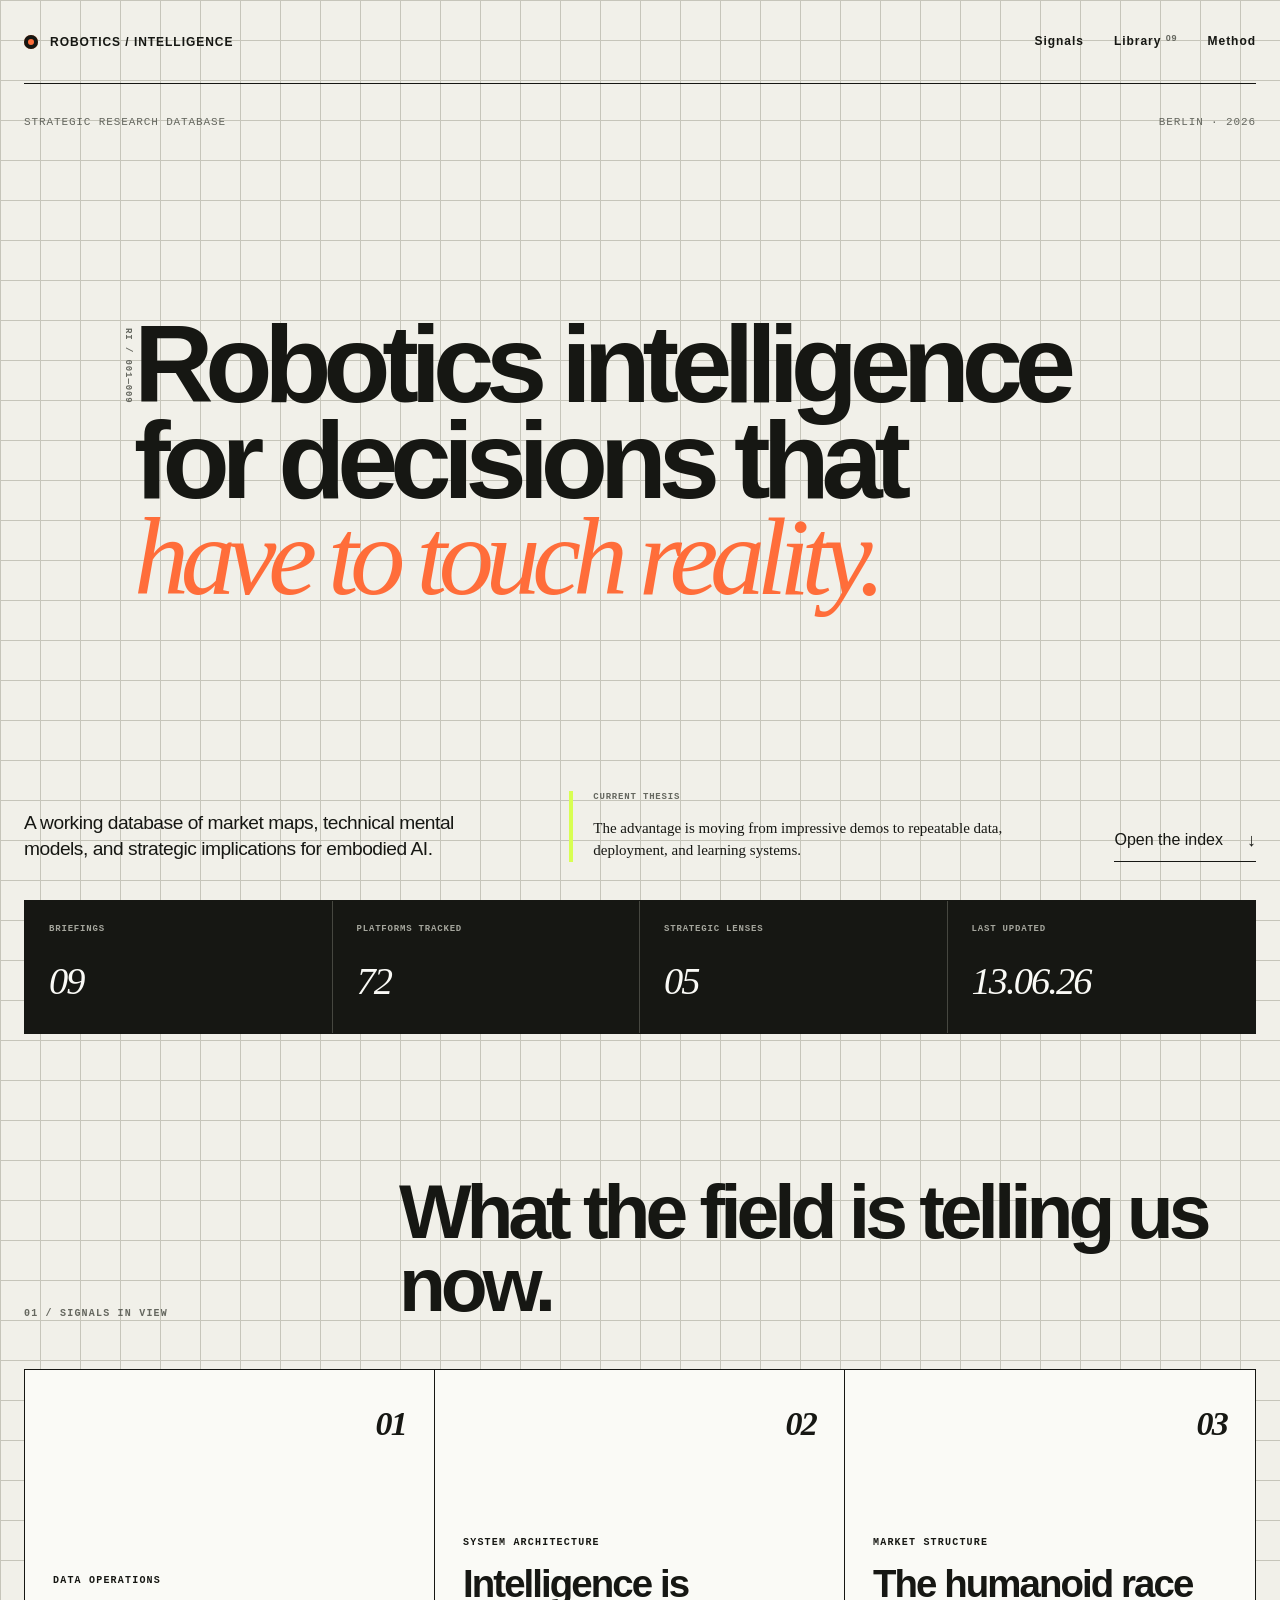
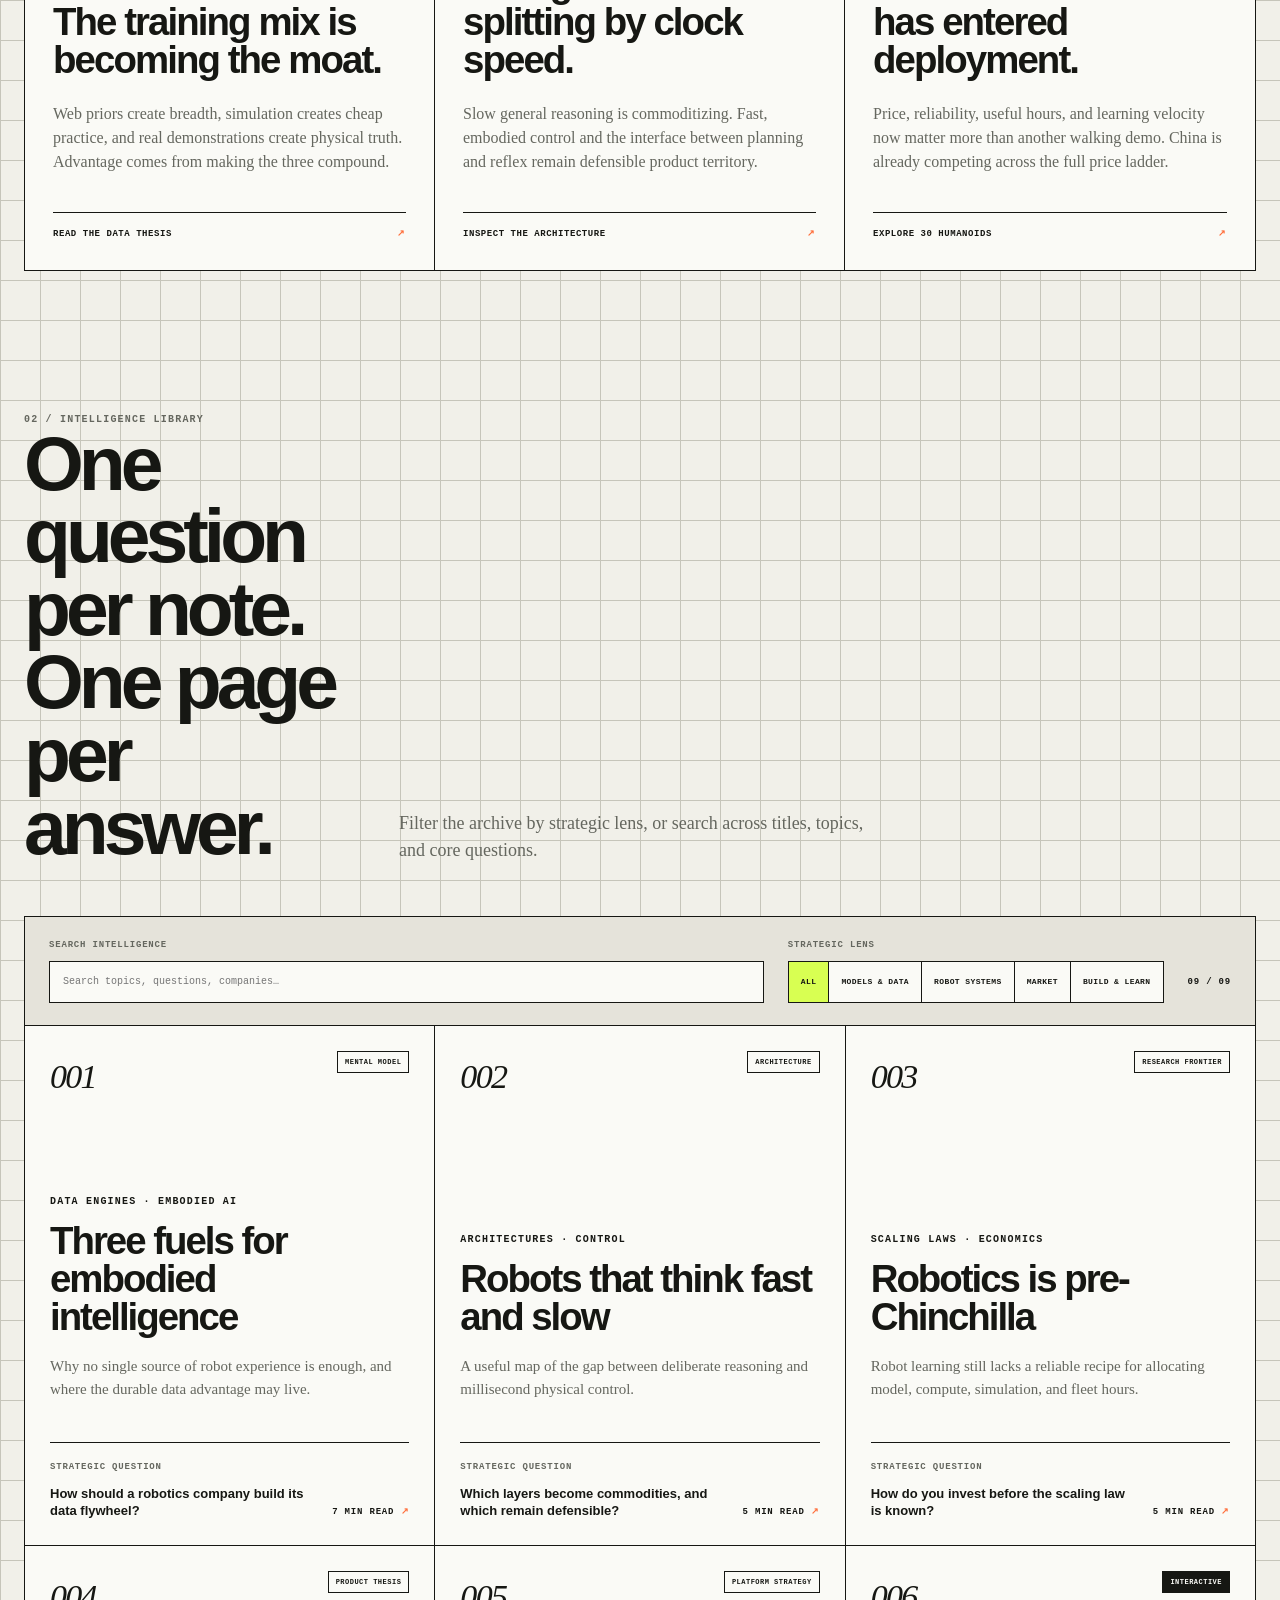
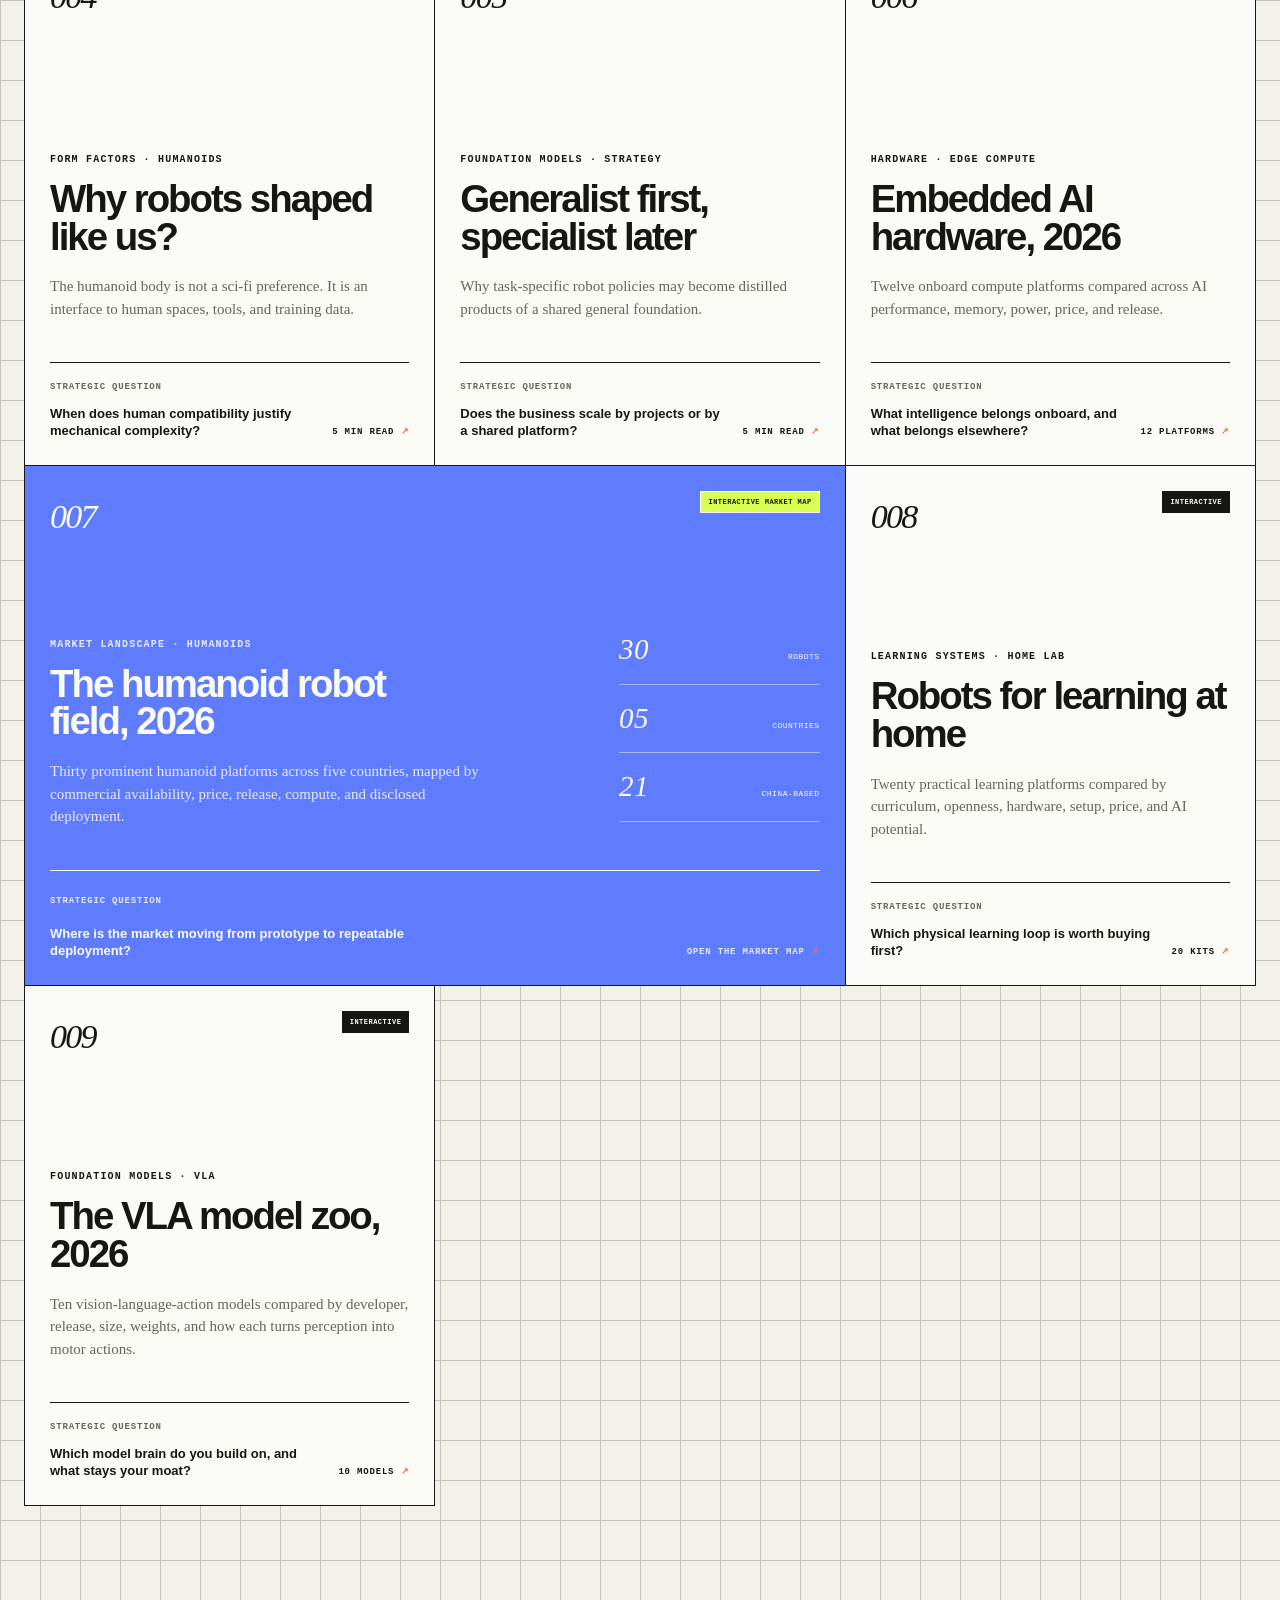
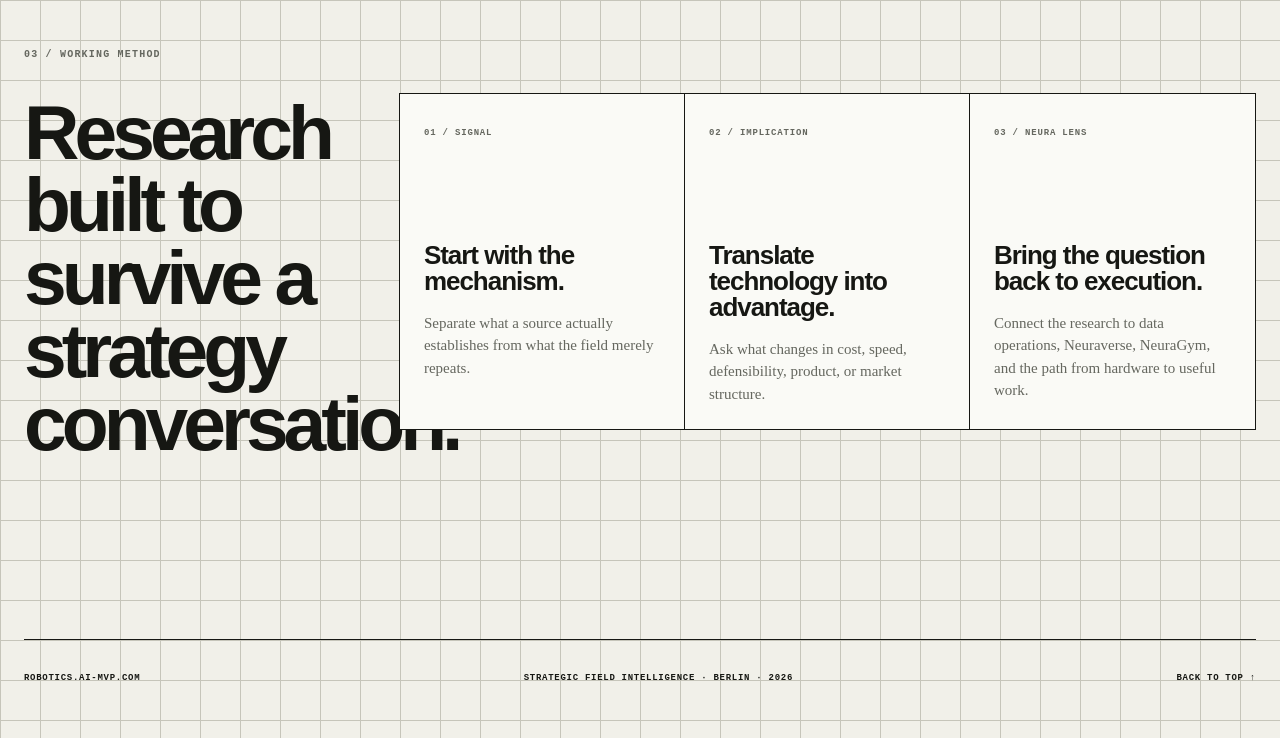
==== commit 38067a9f: "Add field note 009: the VLA model zoo, 2026 An interactive survey of ten vision-language-action mode" ====
--- a/index.html
+++ b/index.html
@@ -29,7 +29,7 @@
       </a>
       <nav aria-label="Primary navigation">
         <a href="#signals">Signals</a>
-        <a href="#library">Library <span>08</span></a>
+        <a href="#library">Library <span>09</span></a>
         <a href="#about">Method</a>
       </nav>
     </header>
@@ -42,7 +42,7 @@
         </div>
 
         <div class="intelligence-hero-copy">
-          <p class="hero-index reveal">RI / 001—008</p>
+          <p class="hero-index reveal">RI / 001—009</p>
           <h1 id="hero-title" class="reveal">
             Robotics intelligence<br />
             for decisions that<br />
@@ -72,11 +72,11 @@
       <section class="database-status" aria-label="Database coverage">
         <div>
           <span>Briefings</span>
-          <strong>08</strong>
+          <strong>09</strong>
         </div>
         <div>
           <span>Platforms tracked</span>
-          <strong>62</strong>
+          <strong>72</strong>
         </div>
         <div>
           <span>Strategic lenses</span>
@@ -84,7 +84,7 @@
         </div>
         <div>
           <span>Last updated</span>
-          <strong>12.06.26</strong>
+          <strong>13.06.26</strong>
         </div>
       </section>
 
@@ -169,7 +169,7 @@
               <button class="library-chip" type="button" data-note-filter="learning">Build &amp; learn</button>
             </div>
           </div>
-          <span class="library-count" id="note-count" aria-live="polite">08 / 08</span>
+          <span class="library-count" id="note-count" aria-live="polite">09 / 09</span>
         </div>
 
         <div class="intelligence-grid" id="note-grid">
@@ -383,6 +383,33 @@
                 <span>Strategic question</span>
                 <strong>Which physical learning loop is worth buying first?</strong>
                 <small>20 kits <i aria-hidden="true">↗</i></small>
+              </footer>
+            </a>
+          </article>
+
+          <article
+            class="intelligence-card"
+            data-note-topics="models systems"
+            data-note-search="vla vision language action models zoo rt-2 openvla octo pi0 pi0.5 groot helix gemini robotics smolvla rdt diffusion flow matching tokens foundation policy open weights"
+          >
+            <a href="./notes/009-vision-language-action-models/">
+              <header>
+                <span class="card-id">009</span>
+                <span class="card-status live">Interactive</span>
+              </header>
+              <div>
+                <p class="eyebrow">Foundation models · VLA</p>
+                <h3>The VLA model zoo, 2026</h3>
+                <p>
+                  Ten vision-language-action models compared by developer,
+                  release, size, weights, and how each turns perception into
+                  motor actions.
+                </p>
+              </div>
+              <footer>
+                <span>Strategic question</span>
+                <strong>Which model brain do you build on, and what stays your moat?</strong>
+                <small>10 models <i aria-hidden="true">↗</i></small>
               </footer>
             </a>
           </article>
--- a/styles.css
+++ b/styles.css
@@ -1212,6 +1212,15 @@
   text-transform: uppercase;
 }
 
+.diy-preview {
+  width: 340px;
+  height: 400px;
+}
+
+.diy-preview img {
+  height: 350px;
+}
+
 .robot-stats {
   display: grid;
   grid-template-columns: repeat(2, 1fr);
@@ -1255,6 +1264,337 @@
   text-transform: uppercase;
 }
 
+.vla-explorer {
+  border-bottom: 1px solid var(--ink);
+}
+
+.vla-heading {
+  padding: clamp(36px, 5vw, 76px);
+  border-bottom: 1px solid var(--ink);
+}
+
+.vla-heading h3 {
+  max-width: 820px;
+  margin-top: 20px;
+  font-size: clamp(34px, 4vw, 62px);
+  letter-spacing: -0.055em;
+  line-height: 1;
+}
+
+.vla-hint {
+  max-width: 720px;
+  margin-top: 18px;
+  color: var(--muted);
+  font-family: Georgia, "Times New Roman", serif;
+  font-size: 15px;
+  font-style: italic;
+  line-height: 1.5;
+}
+
+.vla-controls {
+  display: flex;
+  flex-wrap: wrap;
+  gap: 18px;
+  align-items: flex-end;
+  padding: 22px clamp(24px, 4vw, 60px);
+  border-bottom: 1px solid var(--ink);
+}
+
+.vla-controls label,
+.vla-method-filter {
+  display: flex;
+  gap: 7px;
+  flex-direction: column;
+}
+
+.vla-controls label > span,
+.vla-method-filter > span {
+  color: var(--muted);
+  font-family: "SFMono-Regular", Consolas, "Liberation Mono", monospace;
+  font-size: 8px;
+  font-weight: 700;
+  letter-spacing: 0.1em;
+  text-transform: uppercase;
+}
+
+.vla-controls input,
+.vla-controls select {
+  min-height: 38px;
+  padding: 9px 12px;
+  color: var(--ink);
+  background-color: var(--paper);
+  border: 1px solid var(--ink);
+  border-radius: 0;
+  font-family: "SFMono-Regular", Consolas, "Liberation Mono", monospace;
+  font-size: 10px;
+  letter-spacing: 0.04em;
+}
+
+.vla-controls input {
+  width: min(280px, 70vw);
+}
+
+.vla-controls select {
+  min-width: 150px;
+  cursor: pointer;
+}
+
+.vla-controls input:focus-visible,
+.vla-controls select:focus-visible,
+.vla-chip:focus-visible {
+  outline: 2px solid var(--orange);
+  outline-offset: 2px;
+}
+
+.vla-method-filter > div {
+  display: flex;
+}
+
+.vla-chip {
+  min-height: 38px;
+  padding: 8px 11px;
+  color: var(--ink);
+  background: var(--white);
+  border: 1px solid var(--ink);
+  border-right: 0;
+  font-family: "SFMono-Regular", Consolas, "Liberation Mono", monospace;
+  font-size: 9px;
+  font-weight: 700;
+  letter-spacing: 0.06em;
+  text-transform: uppercase;
+  cursor: pointer;
+}
+
+.vla-chip:last-child {
+  border-right: 1px solid var(--ink);
+}
+
+.vla-chip.active {
+  color: var(--white);
+  background: var(--ink);
+}
+
+.vla-count {
+  margin: 0 0 11px auto;
+  color: var(--muted);
+  font-family: "SFMono-Regular", Consolas, "Liberation Mono", monospace;
+  font-size: 10px;
+  font-weight: 700;
+  letter-spacing: 0.08em;
+}
+
+.vla-legend {
+  display: flex;
+  flex-wrap: wrap;
+  gap: 14px 28px;
+  padding: 14px clamp(24px, 4vw, 60px);
+  color: var(--muted);
+  background: var(--paper-deep);
+  border-bottom: 1px solid var(--ink);
+  font-family: "SFMono-Regular", Consolas, "Liberation Mono", monospace;
+  font-size: 8px;
+  letter-spacing: 0.04em;
+  text-transform: uppercase;
+}
+
+.weight-dot {
+  display: inline-block;
+  width: 8px;
+  height: 8px;
+  margin-right: 6px;
+  border: 1px solid var(--ink);
+  border-radius: 50%;
+}
+
+.weight-dot.open {
+  background: var(--acid);
+}
+
+.weight-dot.closed {
+  background: var(--orange);
+}
+
+.vla-table-wrap {
+  padding: clamp(20px, 3vw, 46px);
+  overflow-x: auto;
+}
+
+.vla-table {
+  min-width: 1100px;
+  table-layout: fixed;
+}
+
+.vla-table th:nth-child(1) {
+  width: 250px;
+}
+
+.vla-table th:nth-child(2) {
+  width: 170px;
+}
+
+.vla-table th:nth-child(3) {
+  width: 90px;
+}
+
+.vla-table th:nth-child(4) {
+  width: 120px;
+}
+
+.vla-table th:nth-child(5) {
+  width: 130px;
+}
+
+.vla-table th:nth-child(6) {
+  width: 180px;
+}
+
+.vla-table th:nth-child(7) {
+  width: 200px;
+}
+
+.vla-table thead th {
+  position: sticky;
+  z-index: 4;
+  top: 0;
+  color: var(--muted);
+  background: var(--white);
+}
+
+.vla-table thead button {
+  display: inline-flex;
+  gap: 7px;
+  align-items: center;
+  padding: 0;
+  color: inherit;
+  background: none;
+  border: 0;
+  font: inherit;
+  letter-spacing: inherit;
+  text-transform: inherit;
+  cursor: pointer;
+}
+
+.vla-table thead button:hover,
+.vla-table thead button:focus-visible {
+  color: var(--ink);
+}
+
+.vla-table thead .dir {
+  color: var(--orange);
+  font-size: 9px;
+}
+
+.vla-table tbody tr {
+  transition: background-color 160ms ease;
+}
+
+.vla-table tbody tr:hover {
+  background: color-mix(in srgb, var(--acid) 18%, var(--white));
+}
+
+.vla-table tbody th,
+.vla-table tbody td {
+  height: 94px;
+  padding: 16px 14px;
+  vertical-align: middle;
+  font-size: 12px;
+  line-height: 1.4;
+}
+
+.vla-table tbody th {
+  position: sticky;
+  z-index: 2;
+  left: 0;
+  background: var(--white);
+}
+
+.vla-table tbody tr:hover th {
+  background: color-mix(in srgb, var(--acid) 18%, var(--white));
+}
+
+.vla-identity > span {
+  font-size: 14px;
+  font-weight: 700;
+  letter-spacing: -0.02em;
+}
+
+.vla-identity small {
+  display: block;
+  margin-top: 6px;
+  color: var(--muted);
+  font-family: Georgia, "Times New Roman", serif;
+  font-size: 12px;
+  font-style: italic;
+  font-weight: 400;
+  letter-spacing: 0;
+  line-height: 1.35;
+  text-transform: none;
+}
+
+.vla-identity:hover > span,
+.vla-identity:focus-visible > span {
+  text-decoration: underline;
+  text-decoration-color: var(--orange);
+  text-underline-offset: 3px;
+}
+
+.vla-developer {
+  font-weight: 700;
+}
+
+.vla-params {
+  font-family: "SFMono-Regular", Consolas, "Liberation Mono", monospace;
+  font-weight: 700;
+}
+
+.vla-method {
+  color: var(--muted);
+  font-family: Georgia, "Times New Roman", serif;
+  font-size: 13px;
+}
+
+.vla-weight {
+  display: inline-flex;
+  gap: 6px;
+  align-items: center;
+  padding: 5px 7px;
+  border: 1px solid var(--ink);
+  font-family: "SFMono-Regular", Consolas, "Liberation Mono", monospace;
+  font-size: 8px;
+  font-weight: 700;
+  letter-spacing: 0.06em;
+  text-transform: uppercase;
+}
+
+.vla-weight i {
+  width: 7px;
+  height: 7px;
+  border: 1px solid var(--ink);
+  border-radius: 50%;
+}
+
+.vla-weight.open {
+  background: var(--acid);
+}
+
+.vla-weight.open i {
+  background: var(--ink);
+}
+
+.vla-weight.closed {
+  background: var(--orange);
+}
+
+.vla-weight.closed i {
+  background: var(--white);
+}
+
+.vla-noscript {
+  padding: 30px;
+  border: 1px solid var(--ink);
+  text-align: center;
+}
+
 .diy-explorer {
   border-bottom: 1px solid var(--ink);
 }
@@ -1470,12 +1810,12 @@
 }
 
 .diy-table {
-  min-width: 2210px;
+  min-width: 1100px;
   table-layout: fixed;
 }
 
 .diy-table th:nth-child(1) {
-  width: 220px;
+  width: 175px;
 }
 
 .diy-table th:nth-child(2) {
@@ -1483,15 +1823,19 @@
 }
 
 .diy-table th:nth-child(3) {
-  width: 190px;
+  width: 175px;
 }
 
 .diy-table th:nth-child(4) {
-  width: 180px;
-}
-
-.diy-table th:nth-child(n + 5) {
   width: 205px;
+}
+
+.diy-table th:nth-child(5) {
+  width: 205px;
+}
+
+.diy-table th:nth-child(6) {
+  width: 150px;
 }
 
 .diy-table thead th {
@@ -1541,7 +1885,8 @@
 
 .diy-table tbody th,
 .diy-table tbody td {
-  height: 132px;
+  height: 118px;
+  padding: 13px 8px;
   vertical-align: middle;
   font-size: 12px;
   line-height: 1.4;
@@ -1567,6 +1912,7 @@
   display: inline-block;
   font-size: 15px;
   letter-spacing: -0.025em;
+  cursor: zoom-in;
 }
 
 .diy-name small,
@@ -1603,39 +1949,65 @@
   text-transform: uppercase;
 }
 
-.diy-best-use {
+.diy-format span,
+.diy-format strong {
+  display: block;
+}
+
+.diy-format span {
+  color: var(--muted);
+  font-family: "SFMono-Regular", Consolas, "Liberation Mono", monospace;
+  font-size: 8px;
+  letter-spacing: 0.04em;
+  line-height: 1.35;
+  text-transform: uppercase;
+}
+
+.diy-format strong {
+  margin-top: 8px;
   font-family: Georgia, "Times New Roman", serif;
   font-size: 14px;
+  font-weight: 400;
 }
 
 .diy-price {
-  font-weight: 700;
-}
-
-.diy-score {
-  display: flex;
-  gap: 9px;
-  align-items: center;
-}
-
-.diy-score strong {
-  display: grid;
-  width: 25px;
-  height: 25px;
-  flex: 0 0 auto;
-  place-items: center;
-  color: var(--white);
-  background: var(--ink);
-  font-family: Georgia, "Times New Roman", serif;
-  font-size: 15px;
-  font-style: italic;
   font-weight: 400;
 }
 
+.diy-price > strong {
+  display: block;
+  margin-bottom: 11px;
+  font-size: 13px;
+  line-height: 1.3;
+}
+
+.diy-paired {
+  display: table-cell;
+}
+
+.diy-metric + .diy-metric {
+  margin-top: 12px;
+  padding-top: 10px;
+  border-top: 1px solid var(--line);
+}
+
+.diy-metric-label {
+  display: block;
+  margin-bottom: 4px;
+  color: var(--muted);
+  font-family: "SFMono-Regular", Consolas, "Liberation Mono", monospace;
+  font-size: 7px;
+  font-weight: 700;
+  letter-spacing: 0.07em;
+  text-transform: uppercase;
+}
+
 .diy-stars {
+  display: block;
   color: var(--orange);
-  font-size: 11px;
-  letter-spacing: 1px;
+  font-size: 16px;
+  letter-spacing: 1.5px;
+  line-height: 1;
   white-space: nowrap;
 }
 
@@ -2106,6 +2478,10 @@
     display: none;
   }
 
+  .diy-preview {
+    display: grid;
+  }
+
   .robot-stats > div {
     padding: 32px 22px;
   }
@@ -2160,7 +2536,7 @@
   }
 
   .diy-table {
-    min-width: 2060px;
+    min-width: 1040px;
   }
 
   .synthesis-copy,
@@ -3026,3 +3402,9 @@
     border-bottom: 1px solid var(--ink);
   }
 }
+
+@media (hover: none), (pointer: coarse) {
+  .diy-preview {
+    display: none;
+  }
+}
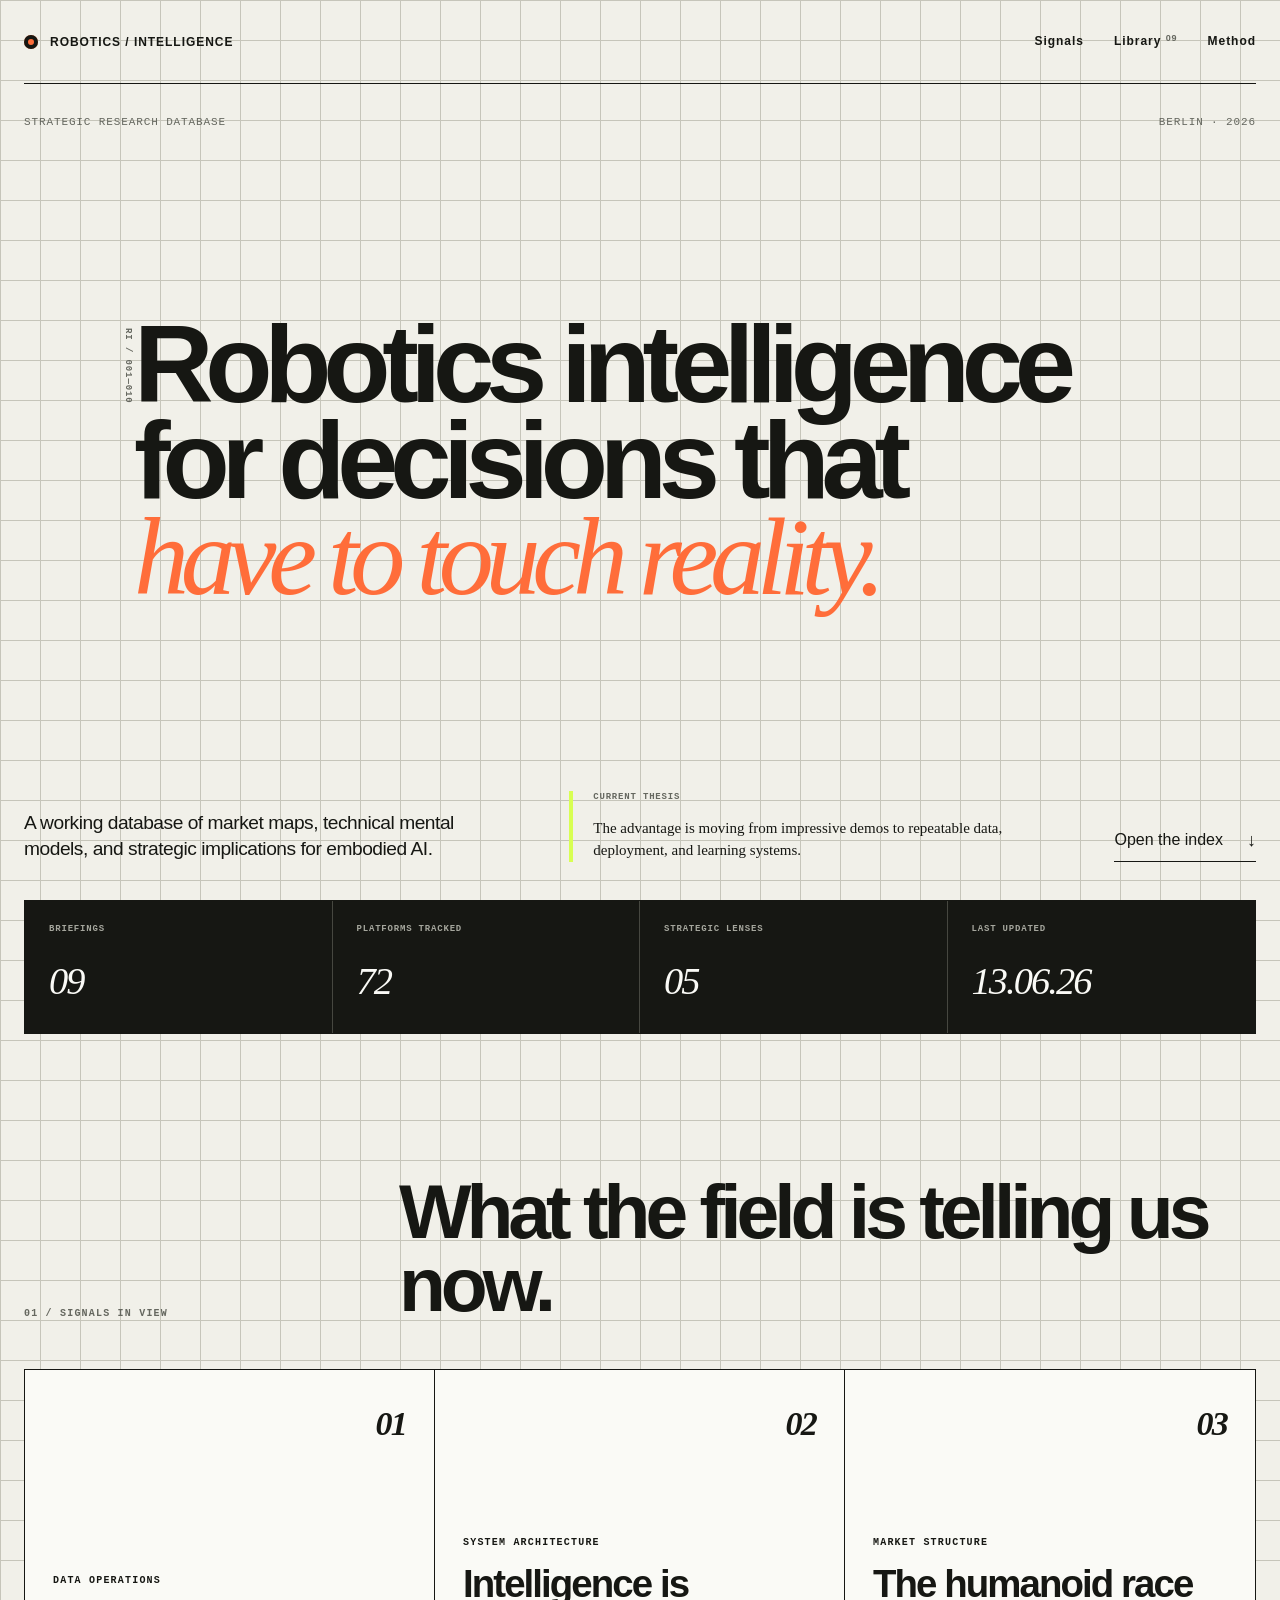
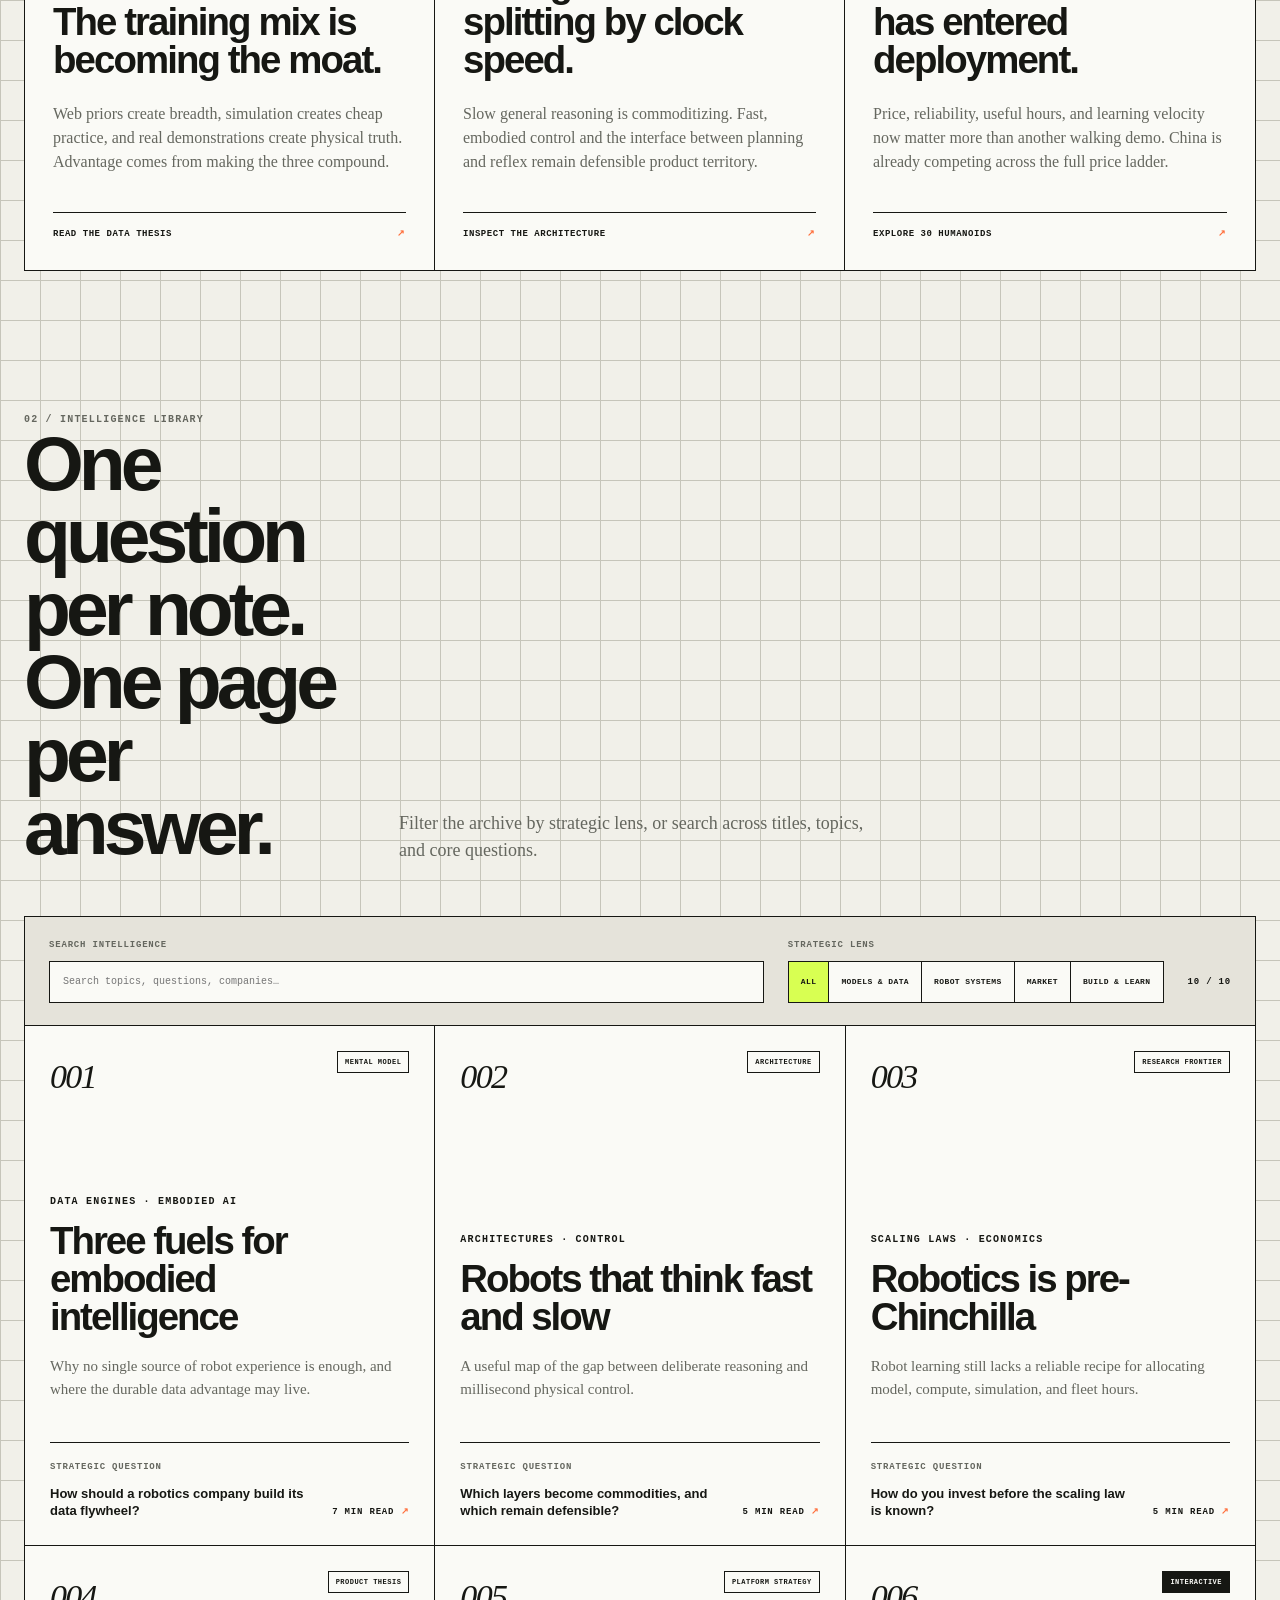
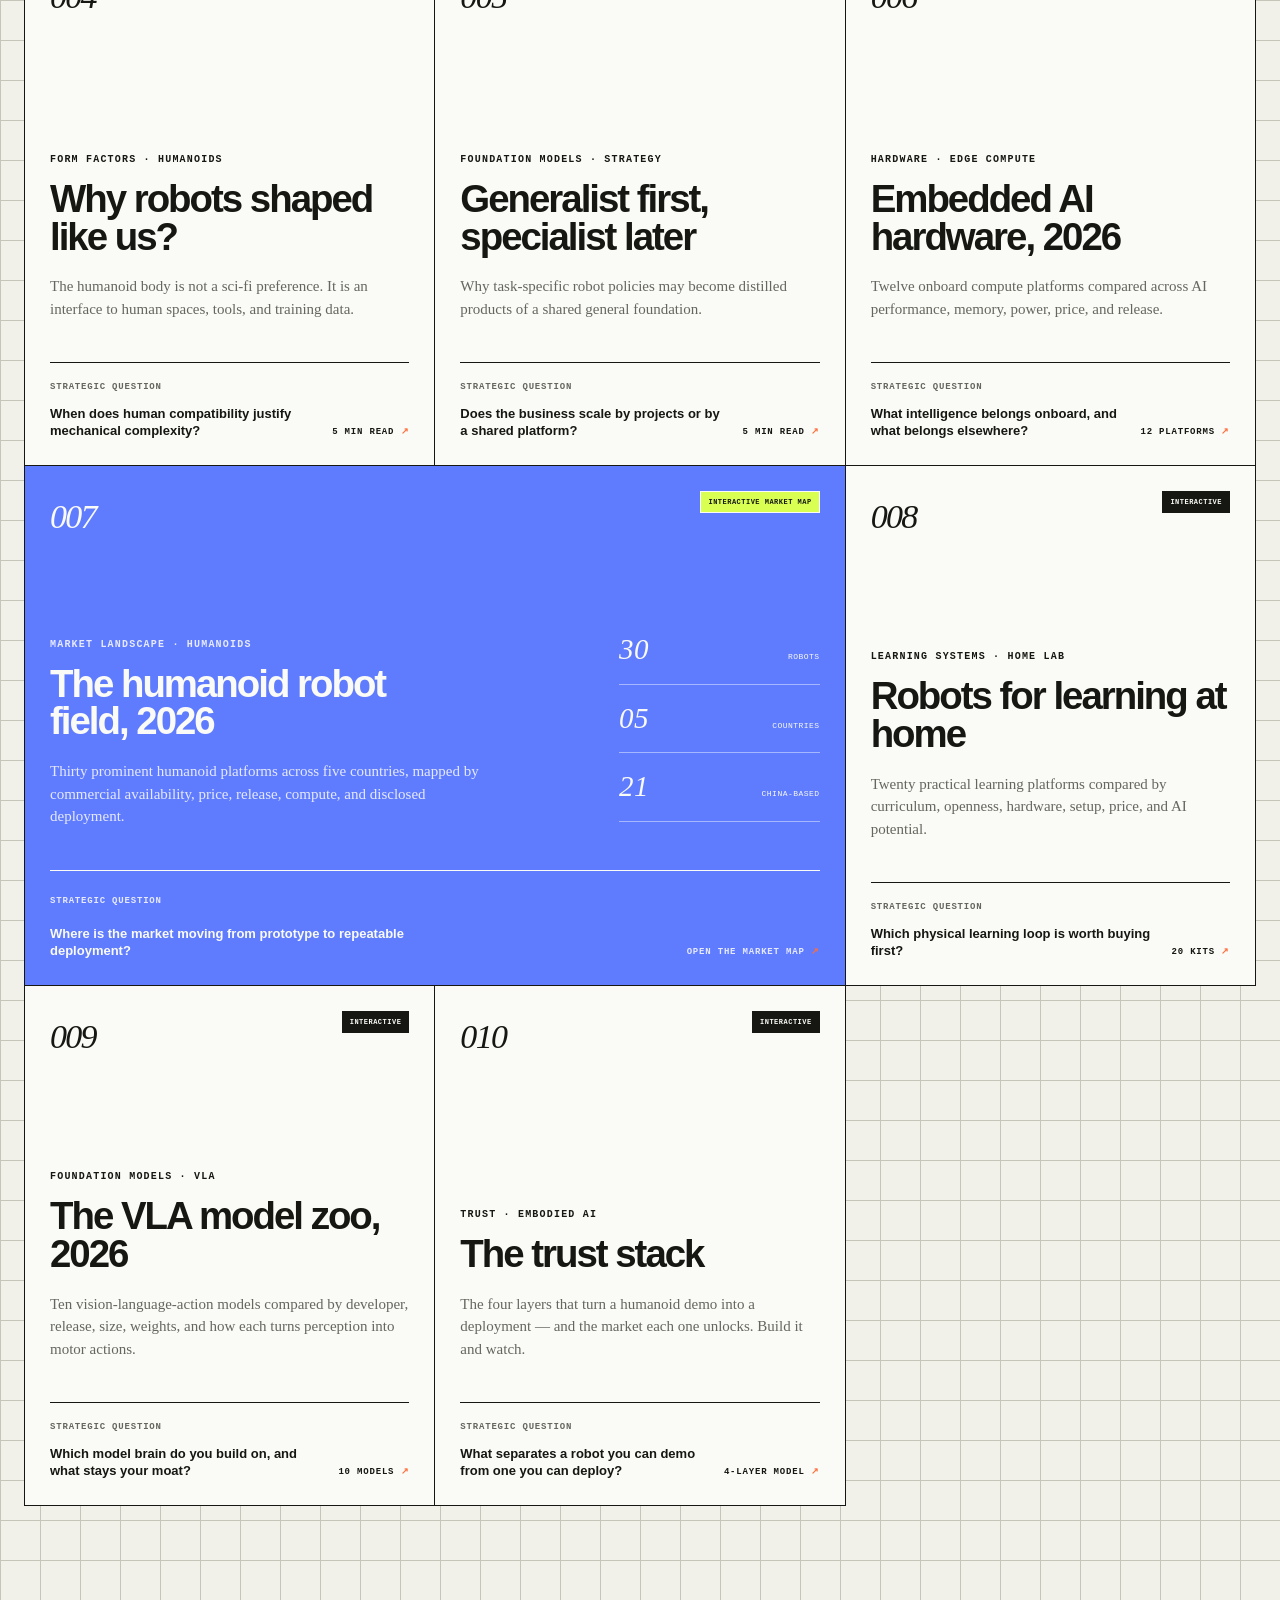
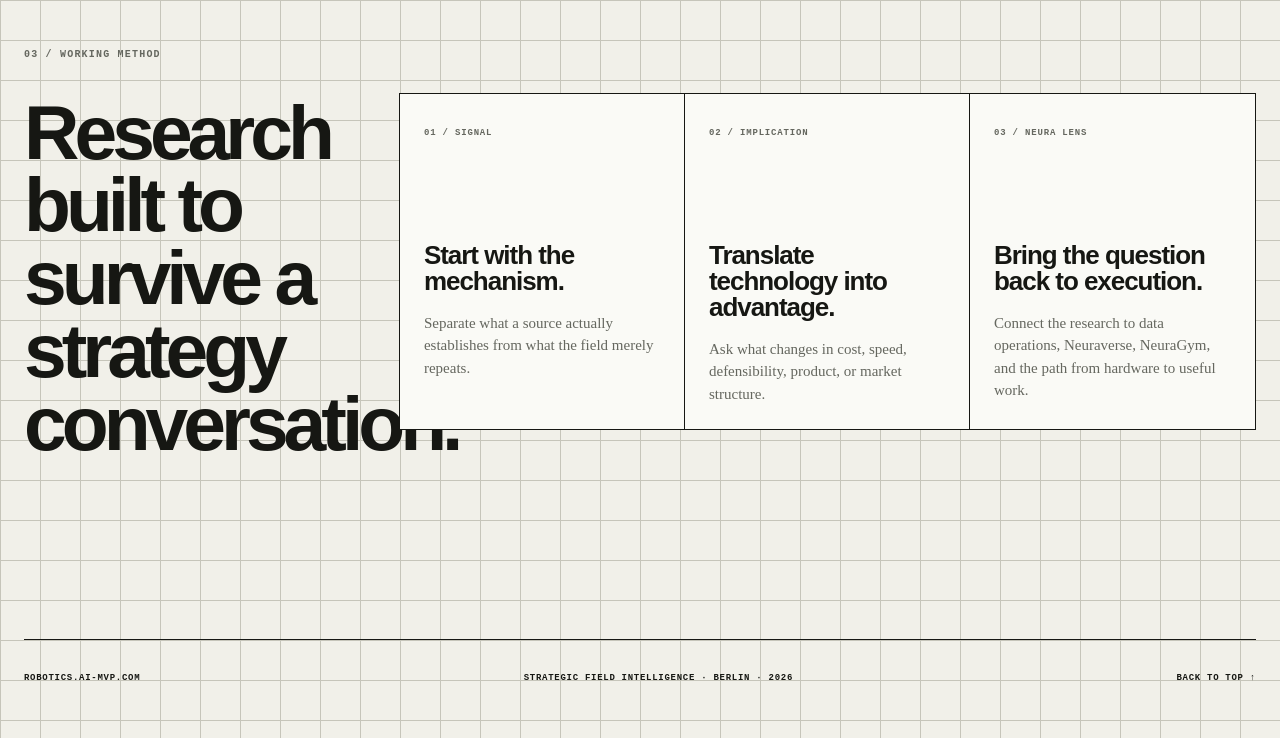
==== commit 3f5d3202: "Add field note 010: the trust stack Strategic companion to the four-part trust series on governance." ====
--- a/index.html
+++ b/index.html
@@ -42,7 +42,7 @@
         </div>
 
         <div class="intelligence-hero-copy">
-          <p class="hero-index reveal">RI / 001—009</p>
+          <p class="hero-index reveal">RI / 001—010</p>
           <h1 id="hero-title" class="reveal">
             Robotics intelligence<br />
             for decisions that<br />
@@ -169,7 +169,7 @@
               <button class="library-chip" type="button" data-note-filter="learning">Build &amp; learn</button>
             </div>
           </div>
-          <span class="library-count" id="note-count" aria-live="polite">09 / 09</span>
+          <span class="library-count" id="note-count" aria-live="polite">10 / 10</span>
         </div>
 
         <div class="intelligence-grid" id="note-grid">
@@ -410,6 +410,32 @@
                 <span>Strategic question</span>
                 <strong>Which model brain do you build on, and what stays your moat?</strong>
                 <small>10 models <i aria-hidden="true">↗</i></small>
+              </footer>
+            </a>
+          </article>
+
+          <article
+            class="intelligence-card"
+            data-note-topics="systems market"
+            data-note-search="trust stack verifiable attestation confidential computing thor outcome evidence fleet revocation blast radius skill provenance marketplace default-deny moat insurable deployment regulated governance agentrust"
+          >
+            <a href="./notes/010-the-trust-stack/">
+              <header>
+                <span class="card-id">010</span>
+                <span class="card-status live">Interactive</span>
+              </header>
+              <div>
+                <p class="eyebrow">Trust · Embodied AI</p>
+                <h3>The trust stack</h3>
+                <p>
+                  The four layers that turn a humanoid demo into a deployment —
+                  and the market each one unlocks. Build it and watch.
+                </p>
+              </div>
+              <footer>
+                <span>Strategic question</span>
+                <strong>What separates a robot you can demo from one you can deploy?</strong>
+                <small>4-layer model <i aria-hidden="true">↗</i></small>
               </footer>
             </a>
           </article>
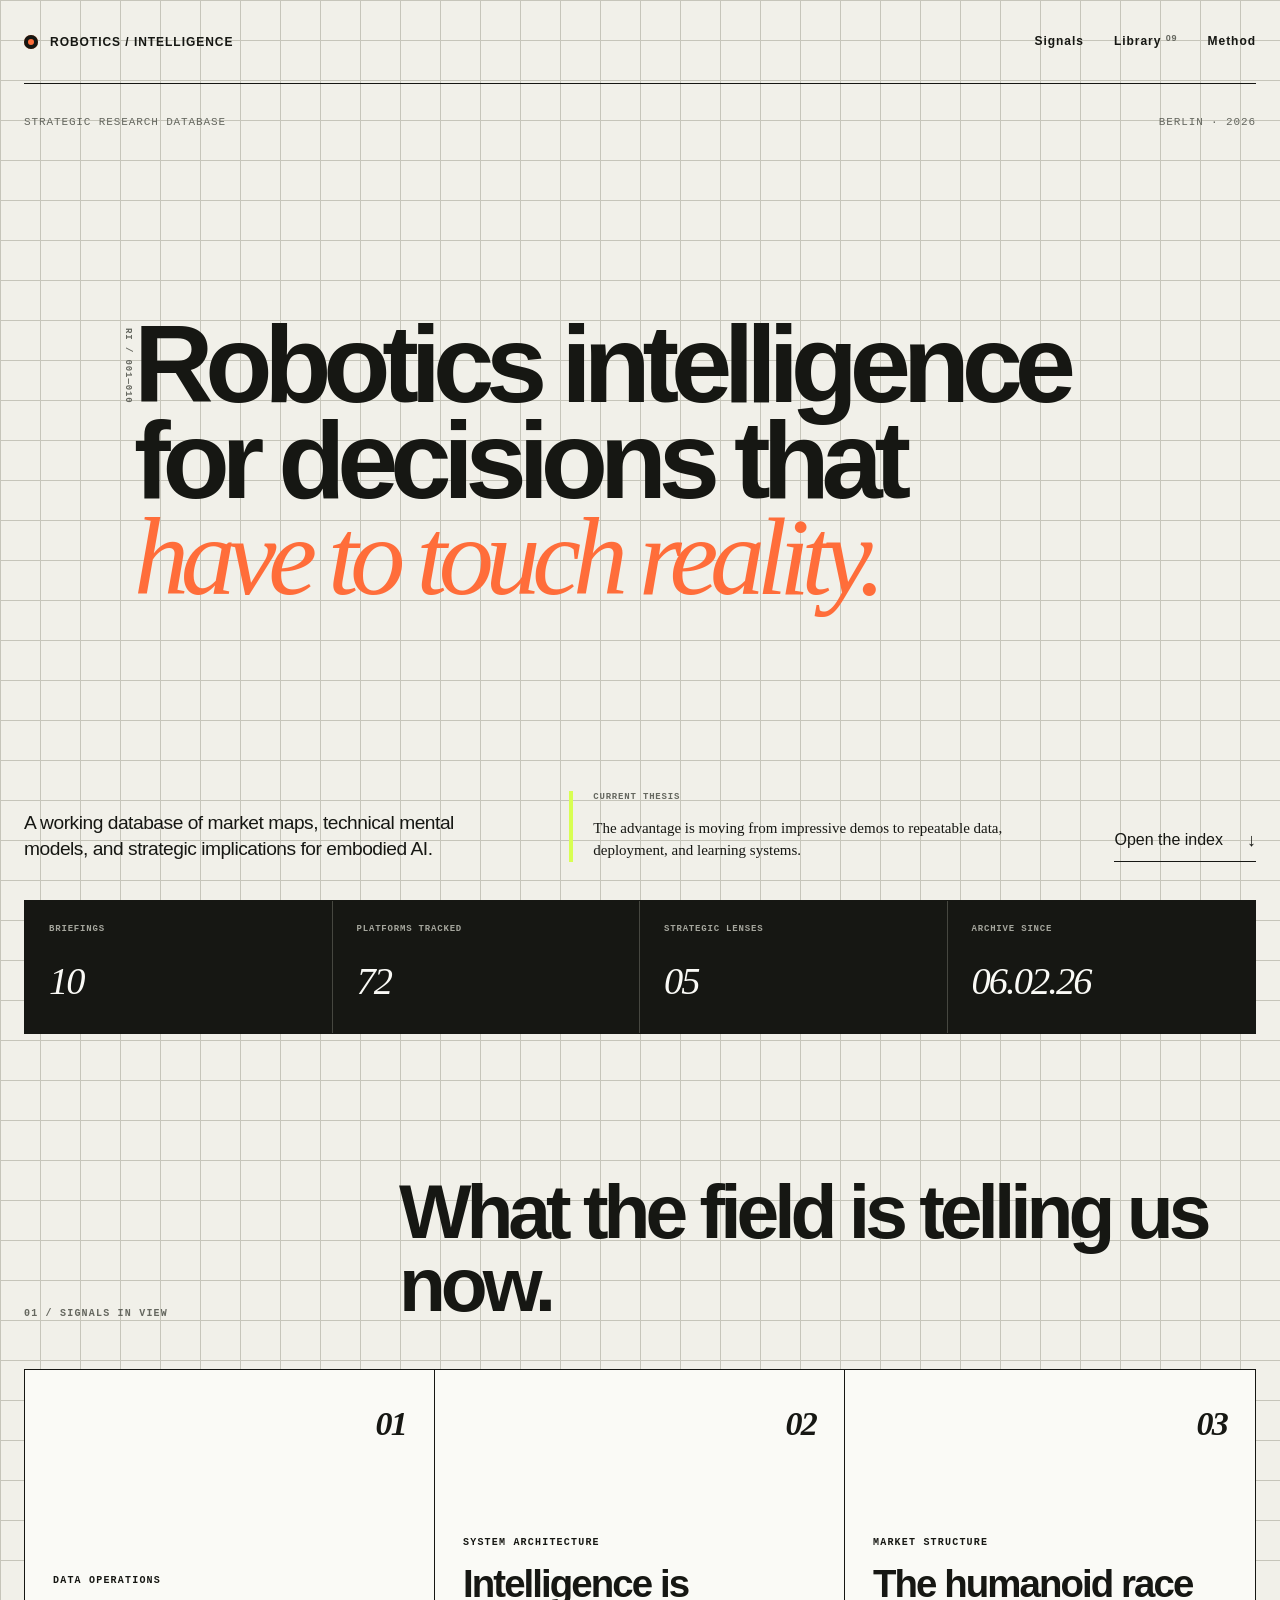
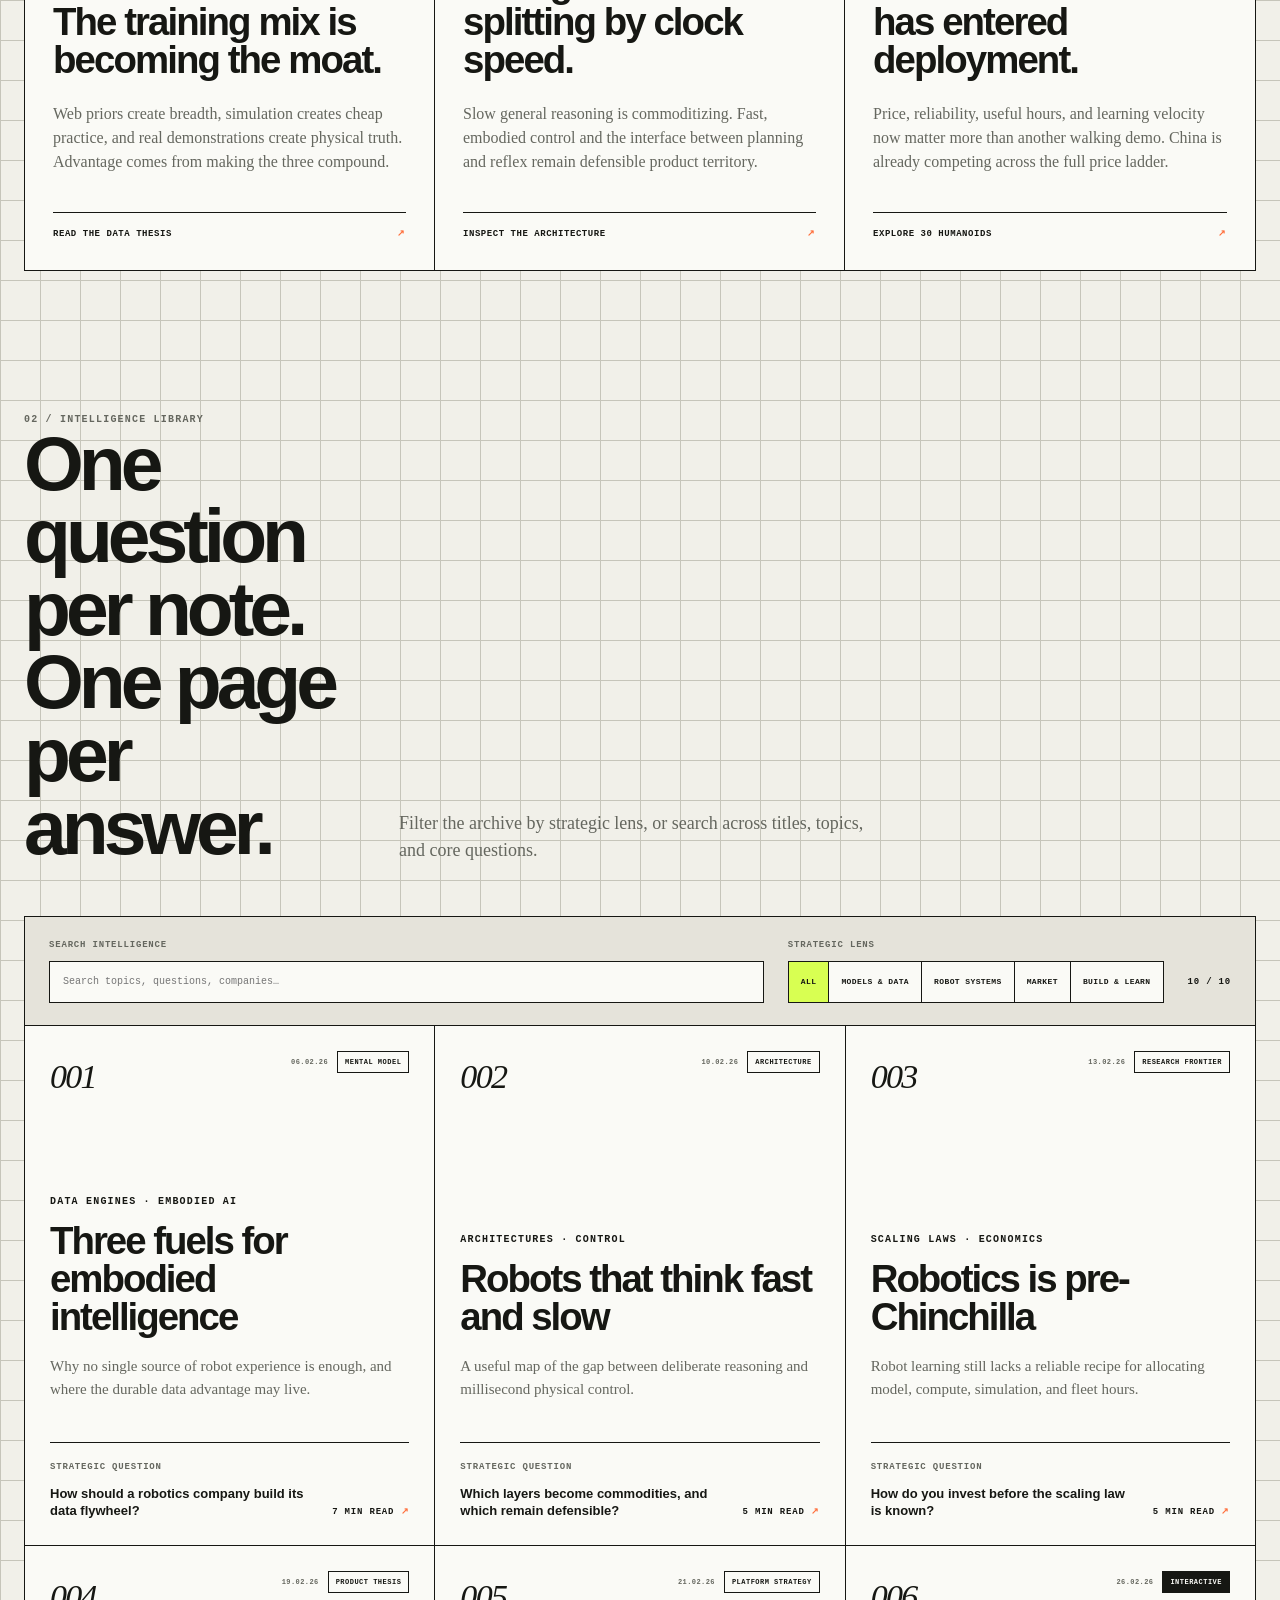
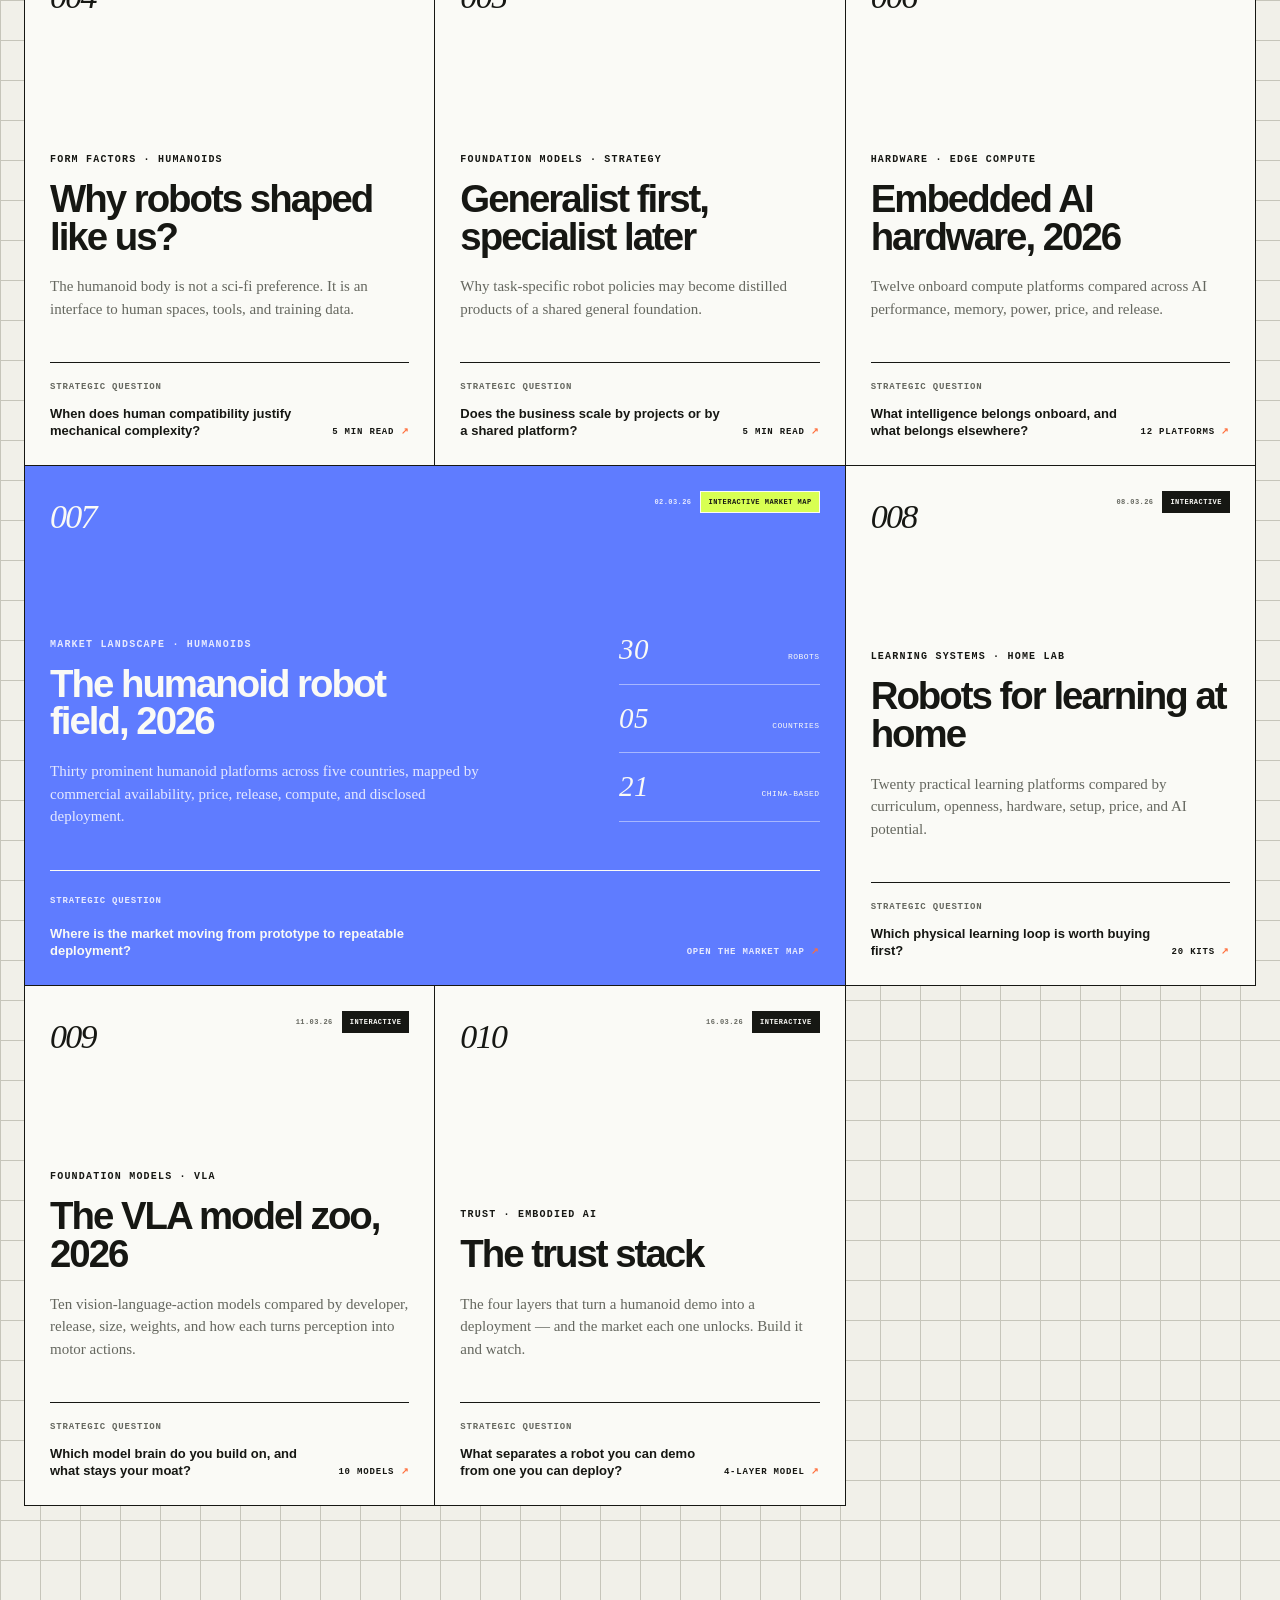
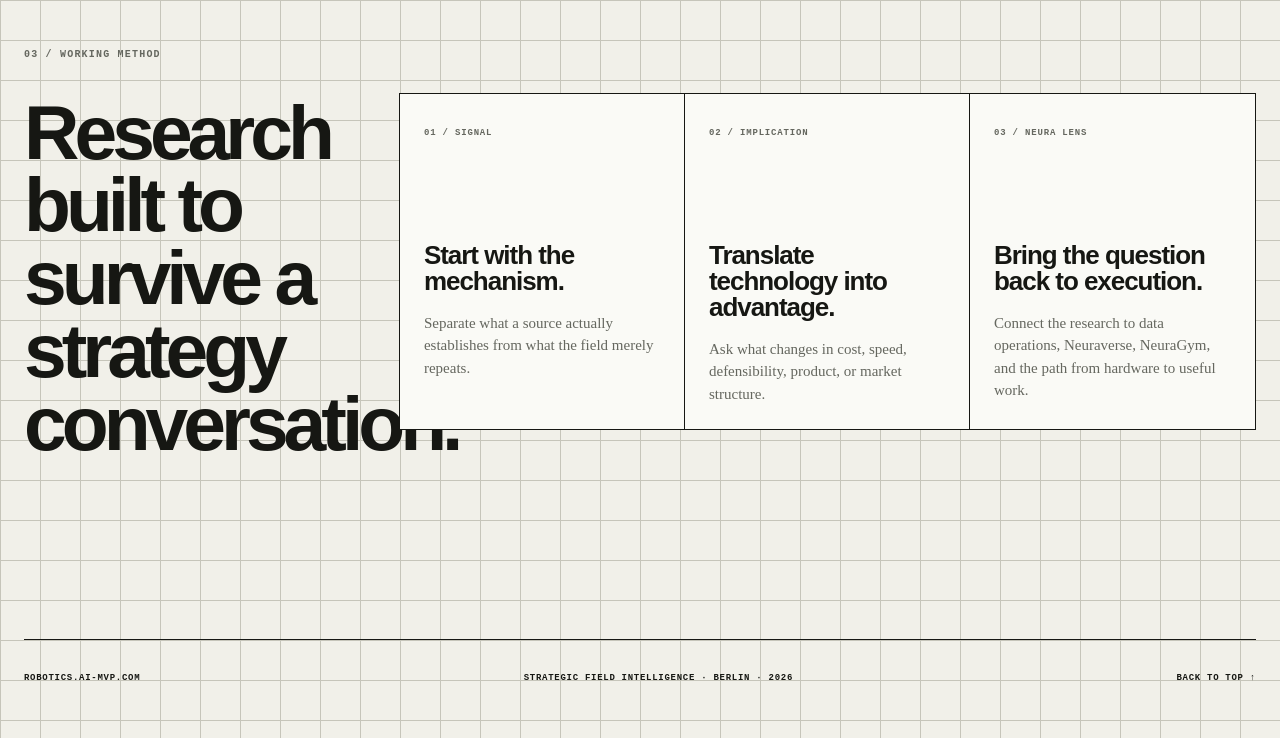
==== commit 3856569f: "Restore original publication chronology" ====
--- a/index.html
+++ b/index.html
@@ -16,7 +16,7 @@
     <meta property="og:type" content="website" />
     <title>Robotics Intelligence | AI MVP</title>
     <link rel="icon" href="./favicon.svg" type="image/svg+xml" />
-    <link rel="stylesheet" href="./styles.css?v=11" />
+    <link rel="stylesheet" href="./styles.css?v=12" />
     <script src="./main.js?v=11" defer></script>
   </head>
   <body class="intelligence-home">
@@ -72,7 +72,7 @@
       <section class="database-status" aria-label="Database coverage">
         <div>
           <span>Briefings</span>
-          <strong>09</strong>
+          <strong>10</strong>
         </div>
         <div>
           <span>Platforms tracked</span>
@@ -83,8 +83,8 @@
           <strong>05</strong>
         </div>
         <div>
-          <span>Last updated</span>
-          <strong>13.06.26</strong>
+          <span>Archive since</span>
+          <strong>06.02.26</strong>
         </div>
       </section>
 
@@ -181,6 +181,7 @@
             <a href="./notes/001-three-fuels-for-embodied-intelligence/">
               <header>
                 <span class="card-id">001</span>
+                <time class="card-date" datetime="2026-02-06">06.02.26</time>
                 <span class="card-status">Mental model</span>
               </header>
               <div>
@@ -207,6 +208,7 @@
             <a href="./notes/002-thinking-fast-and-slow-for-robots/">
               <header>
                 <span class="card-id">002</span>
+                <time class="card-date" datetime="2026-02-10">10.02.26</time>
                 <span class="card-status">Architecture</span>
               </header>
               <div>
@@ -233,6 +235,7 @@
             <a href="./notes/003-robotics-is-pre-chinchilla/">
               <header>
                 <span class="card-id">003</span>
+                <time class="card-date" datetime="2026-02-13">13.02.26</time>
                 <span class="card-status">Research frontier</span>
               </header>
               <div>
@@ -259,6 +262,7 @@
             <a href="./notes/004-why-the-humanoid-form-factor/">
               <header>
                 <span class="card-id">004</span>
+                <time class="card-date" datetime="2026-02-19">19.02.26</time>
                 <span class="card-status">Product thesis</span>
               </header>
               <div>
@@ -285,6 +289,7 @@
             <a href="./notes/005-generalist-first-specialist-later/">
               <header>
                 <span class="card-id">005</span>
+                <time class="card-date" datetime="2026-02-21">21.02.26</time>
                 <span class="card-status">Platform strategy</span>
               </header>
               <div>
@@ -311,6 +316,7 @@
             <a href="./notes/006-embedded-ai-hardware-2026/">
               <header>
                 <span class="card-id">006</span>
+                <time class="card-date" datetime="2026-02-26">26.02.26</time>
                 <span class="card-status live">Interactive</span>
               </header>
               <div>
@@ -337,6 +343,7 @@
             <a href="./notes/007-humanoid-robot-field-2026/">
               <header>
                 <span class="card-id">007</span>
+                <time class="card-date" datetime="2026-03-02">02.03.26</time>
                 <span class="card-status live">Interactive market map</span>
               </header>
               <div>
@@ -369,6 +376,7 @@
             <a href="./notes/008-home-robot-learning-kits/">
               <header>
                 <span class="card-id">008</span>
+                <time class="card-date" datetime="2026-03-08">08.03.26</time>
                 <span class="card-status live">Interactive</span>
               </header>
               <div>
@@ -395,6 +403,7 @@
             <a href="./notes/009-vision-language-action-models/">
               <header>
                 <span class="card-id">009</span>
+                <time class="card-date" datetime="2026-03-11">11.03.26</time>
                 <span class="card-status live">Interactive</span>
               </header>
               <div>
@@ -422,6 +431,7 @@
             <a href="./notes/010-the-trust-stack/">
               <header>
                 <span class="card-id">010</span>
+                <time class="card-date" datetime="2026-03-16">16.03.26</time>
                 <span class="card-status live">Interactive</span>
               </header>
               <div>
--- a/styles.css
+++ b/styles.css
@@ -2933,6 +2933,19 @@
   letter-spacing: -0.05em;
 }
 
+.card-date {
+  margin-left: auto;
+  margin-right: 9px;
+  padding-top: 6px;
+  color: var(--muted);
+  font-family: "SFMono-Regular", Consolas, "Liberation Mono", monospace;
+  font-size: 7px;
+  font-weight: 700;
+  letter-spacing: 0.06em;
+  white-space: nowrap;
+  text-transform: uppercase;
+}
+
 .card-status {
   padding: 5px 7px;
   border: 1px solid var(--ink);
@@ -3019,6 +3032,7 @@
 
 .intelligence-card-featured .eyebrow,
 .intelligence-card-featured > a > div > p:last-child,
+.intelligence-card-featured .card-date,
 .intelligence-card-featured footer > span,
 .intelligence-card-featured footer small {
   color: #e6e9ff;
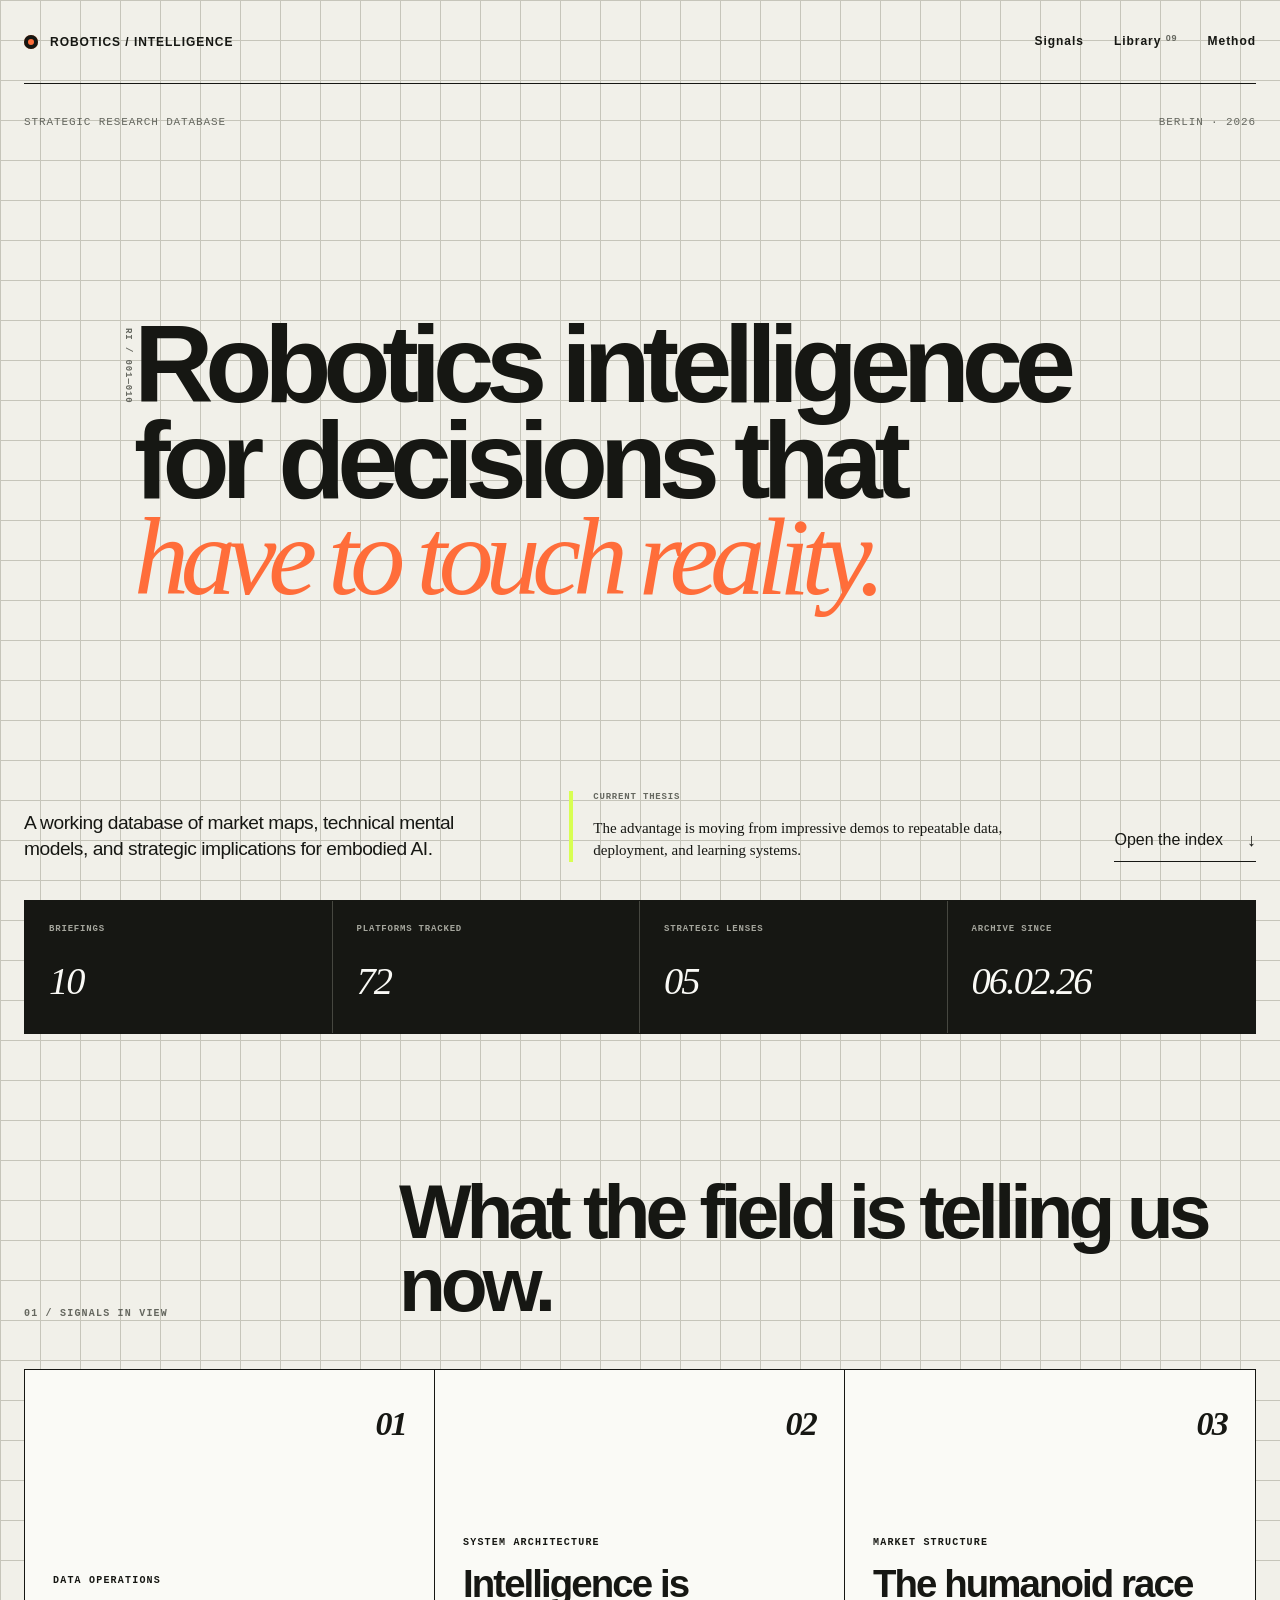
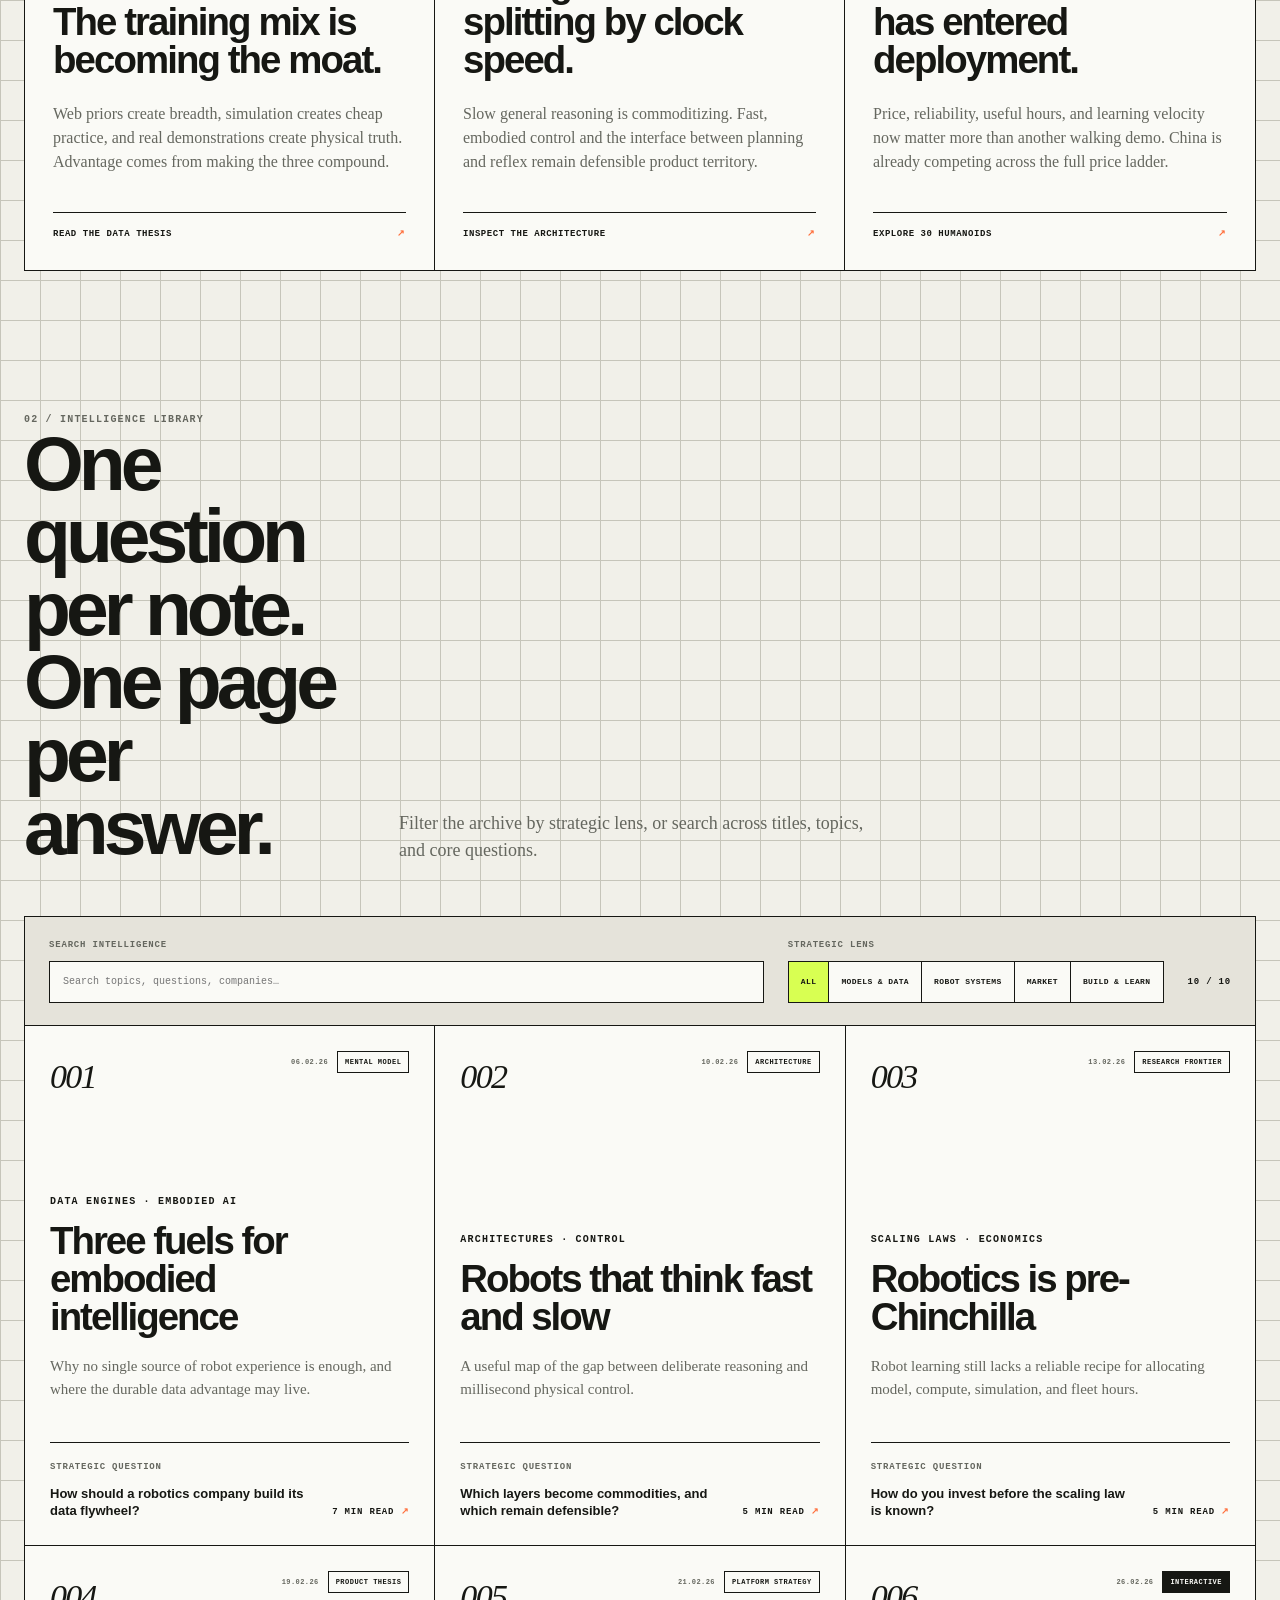
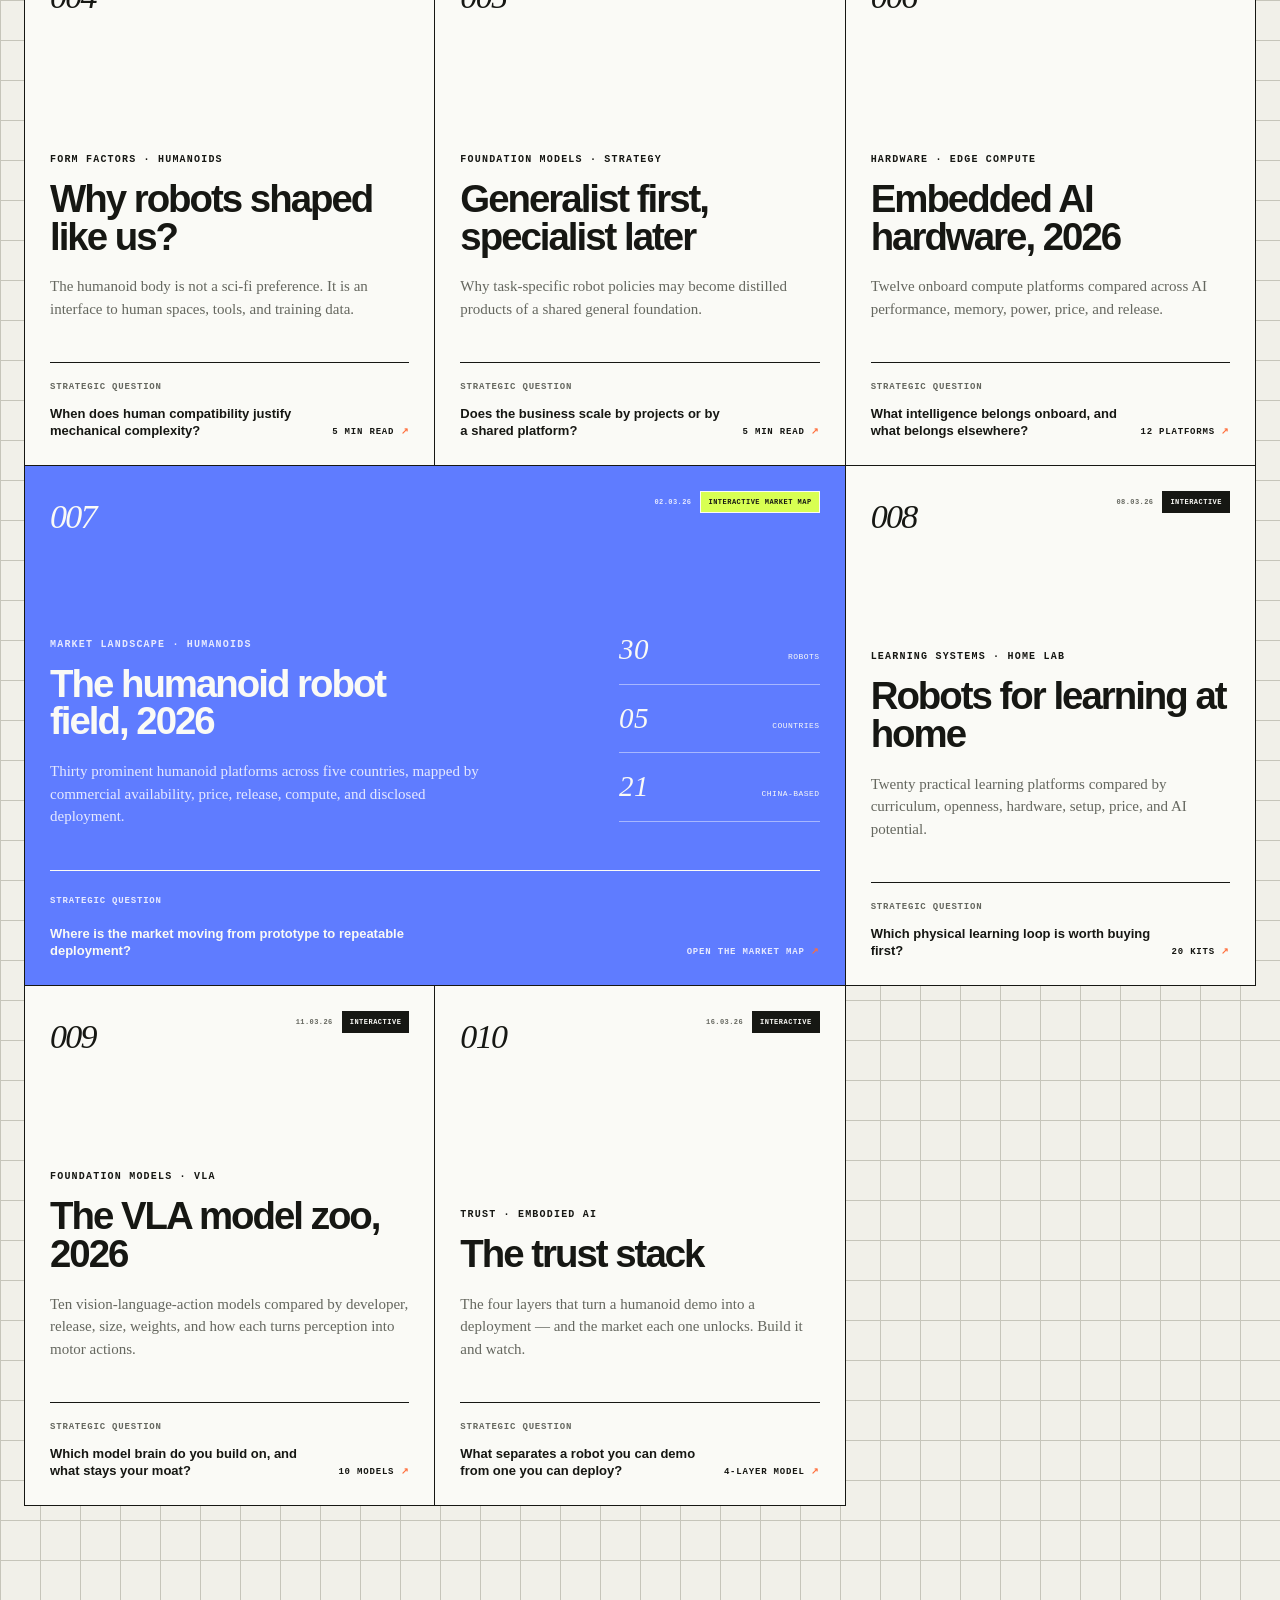
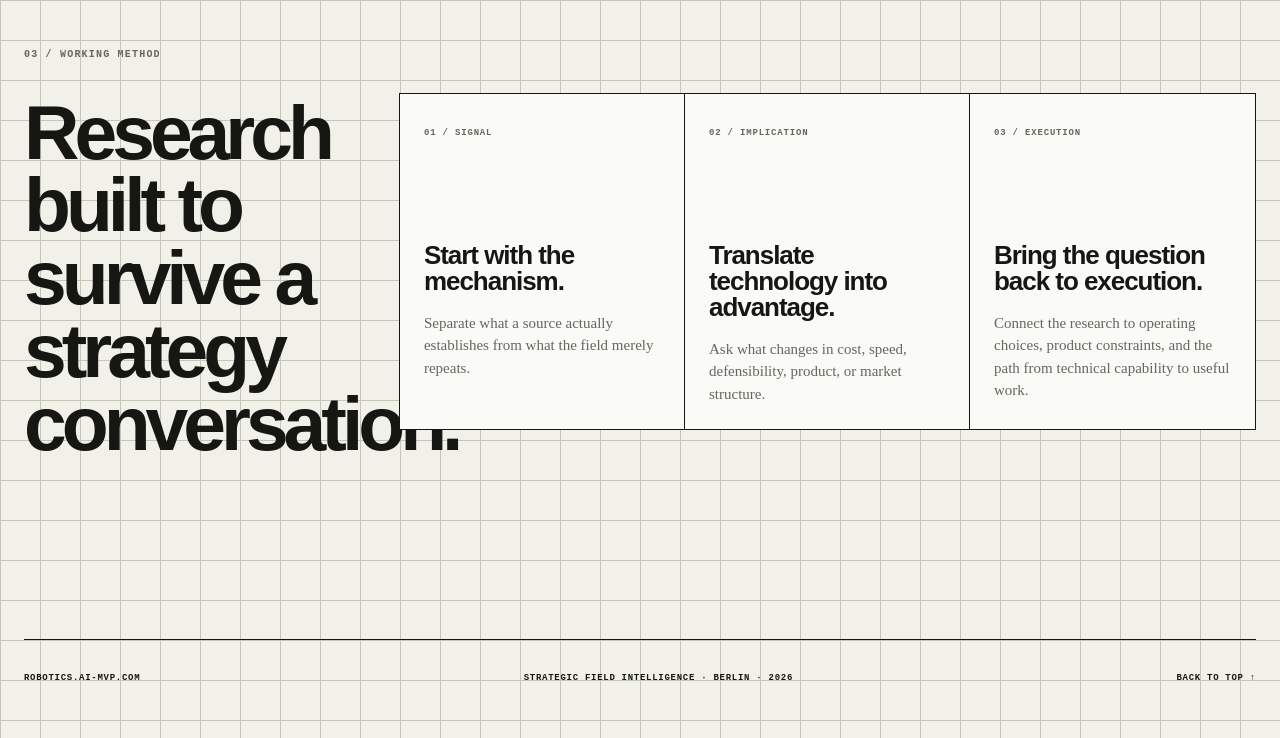
==== commit e390b03d: "Remove company-specific framing from research notes" ====
--- a/index.html
+++ b/index.html
@@ -16,7 +16,7 @@
     <meta property="og:type" content="website" />
     <title>Robotics Intelligence | AI MVP</title>
     <link rel="icon" href="./favicon.svg" type="image/svg+xml" />
-    <link rel="stylesheet" href="./styles.css?v=12" />
+    <link rel="stylesheet" href="./styles.css?v=16" />
     <script src="./main.js?v=11" defer></script>
   </head>
   <body class="intelligence-home">
@@ -176,7 +176,7 @@
           <article
             class="intelligence-card"
             data-note-topics="models systems"
-            data-note-search="three fuels embodied intelligence data engines web data simulation real robot demonstrations training moat neura"
+            data-note-search="three fuels embodied intelligence data engines web data simulation real robot demonstrations training moat"
           >
             <a href="./notes/001-three-fuels-for-embodied-intelligence/">
               <header>
@@ -479,11 +479,11 @@
             </p>
           </article>
           <article>
-            <span>03 / NEURA lens</span>
+            <span>03 / Execution</span>
             <h3>Bring the question back to execution.</h3>
             <p>
-              Connect the research to data operations, Neuraverse, NeuraGym,
-              and the path from hardware to useful work.
+              Connect the research to operating choices, product constraints,
+              and the path from technical capability to useful work.
             </p>
           </article>
         </div>
--- a/styles.css
+++ b/styles.css
@@ -2115,29 +2115,29 @@
   text-transform: uppercase;
 }
 
-.neura-lens {
+.strategic-lens {
   display: grid;
   grid-template-columns: 1fr 1fr;
   background: var(--orange);
   border-bottom: 1px solid var(--ink);
 }
 
-.neura-lens > div {
+.strategic-lens > div {
   padding: clamp(40px, 6vw, 90px);
 }
 
-.neura-lens > div:first-child {
+.strategic-lens > div:first-child {
   border-right: 1px solid var(--ink);
 }
 
-.neura-lens h3 {
+.strategic-lens h3 {
   margin-top: 60px;
   font-size: clamp(42px, 5vw, 76px);
   letter-spacing: -0.065em;
   line-height: 0.92;
 }
 
-.neura-lens > div:last-child {
+.strategic-lens > div:last-child {
   display: flex;
   flex-direction: column;
   justify-content: flex-end;
@@ -2284,13 +2284,13 @@
 
   .comparison,
   .synthesis,
-  .neura-lens {
+  .strategic-lens {
     grid-template-columns: 1fr;
   }
 
   .comparison-heading,
   .synthesis-copy,
-  .neura-lens > div:first-child {
+  .strategic-lens > div:first-child {
     border-right: 0;
     border-bottom: 1px solid var(--ink);
   }
@@ -2541,7 +2541,7 @@
 
   .synthesis-copy,
   .flywheel,
-  .neura-lens > div {
+  .strategic-lens > div {
     padding: 48px 24px;
   }
 
@@ -2549,7 +2549,7 @@
     min-height: 520px;
   }
 
-  .neura-lens h3 {
+  .strategic-lens h3 {
     margin-top: 40px;
   }
 
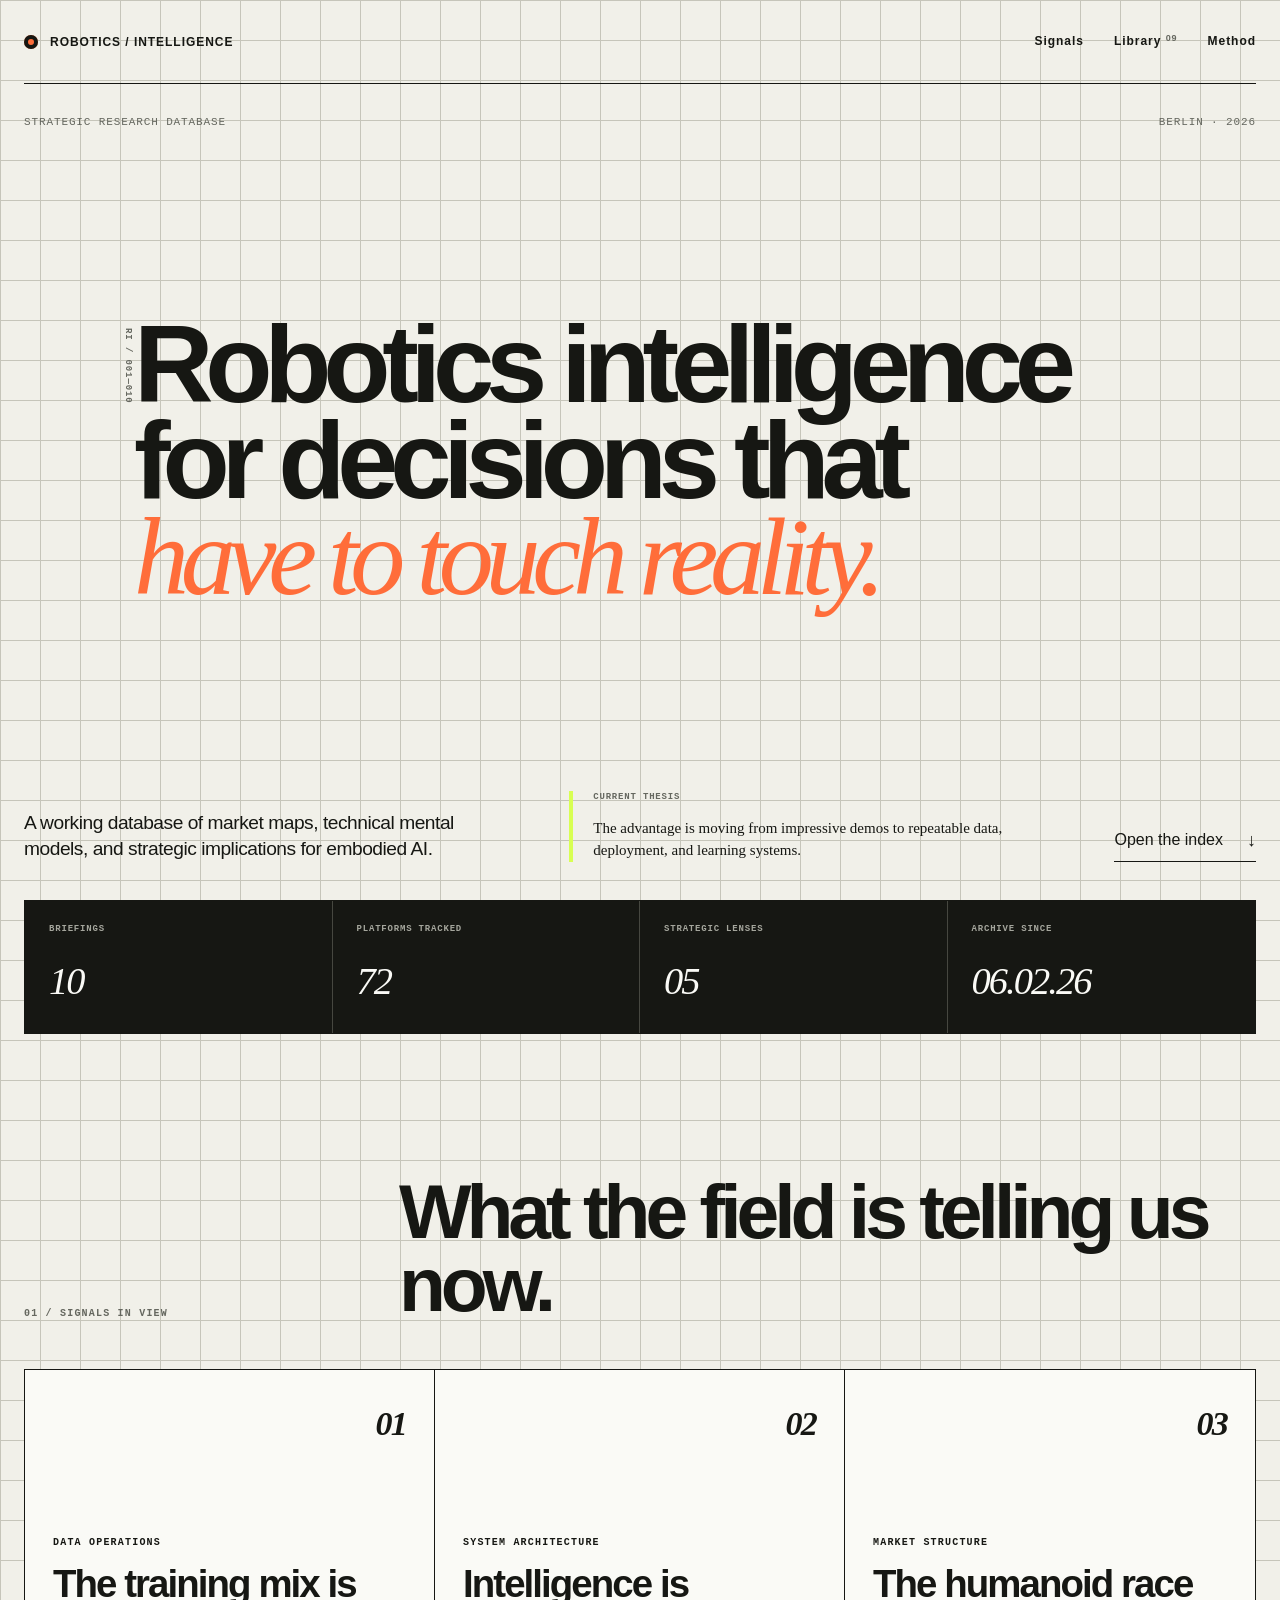
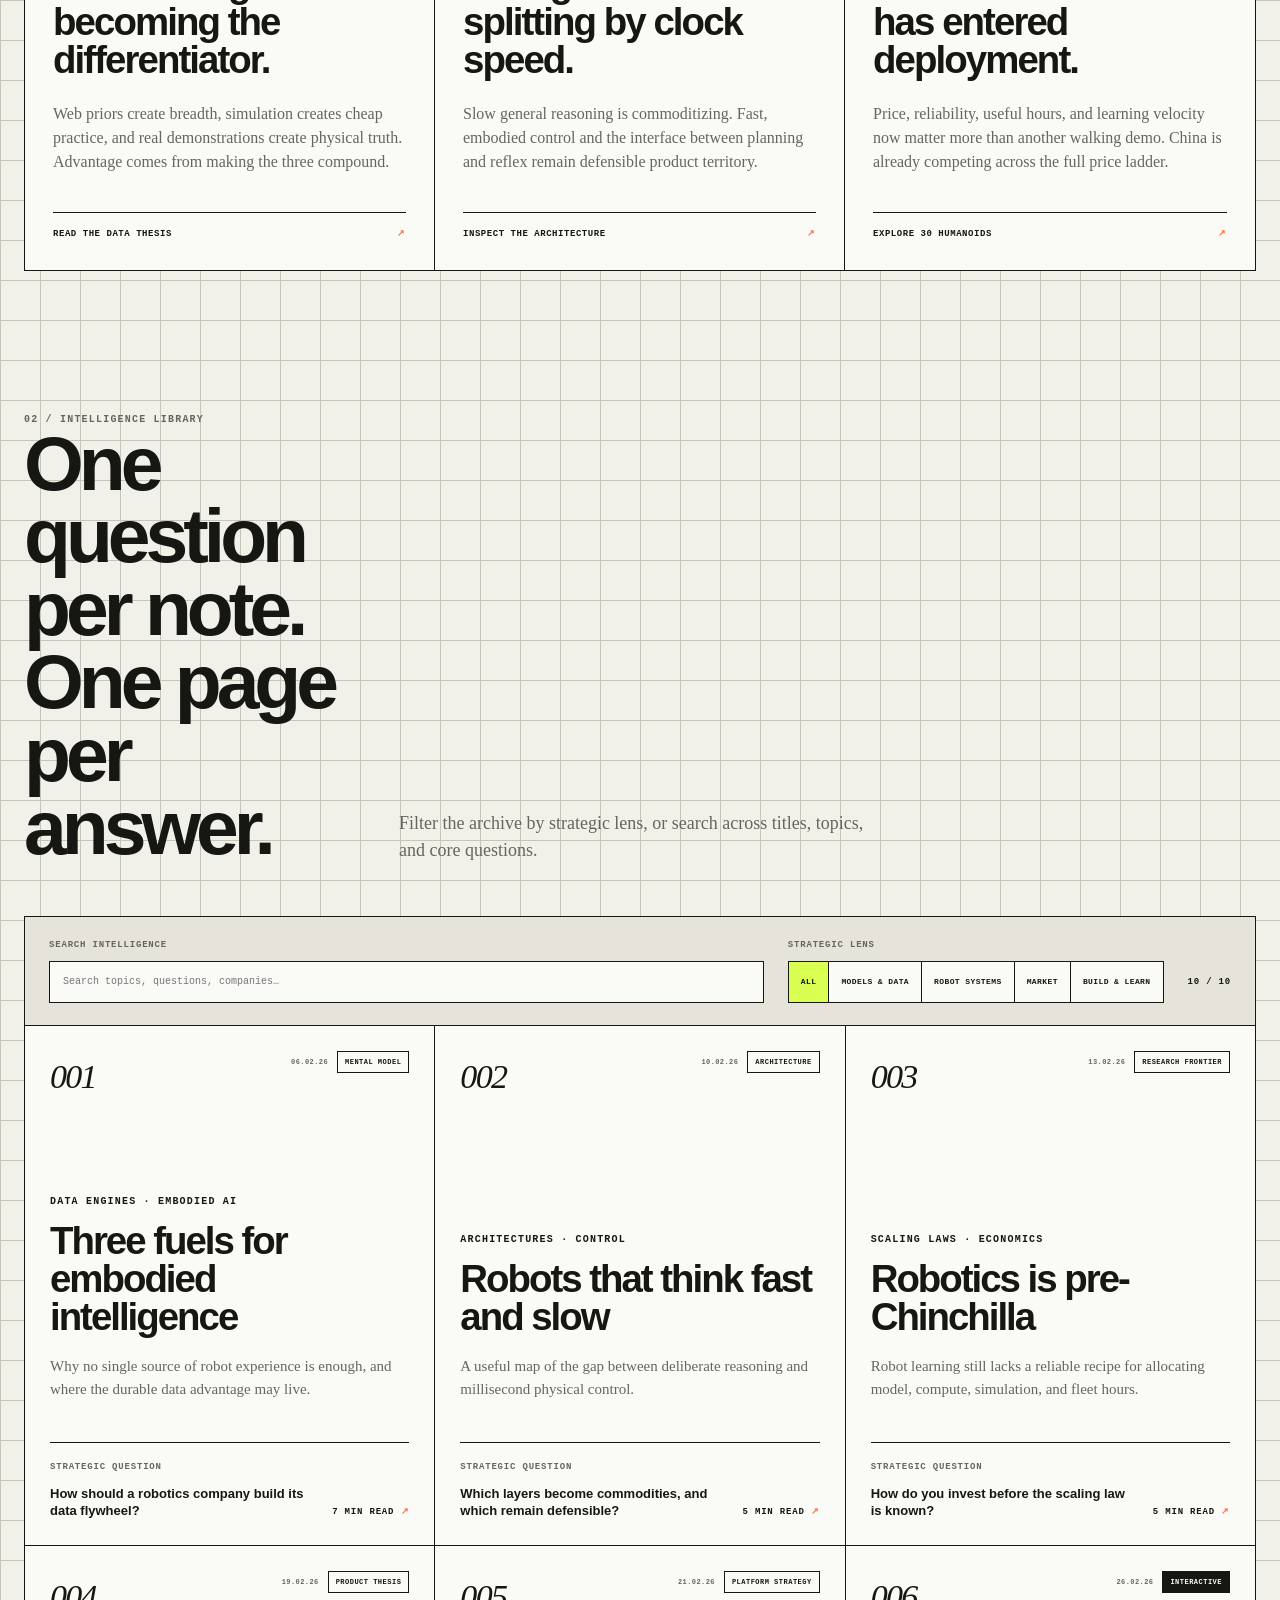
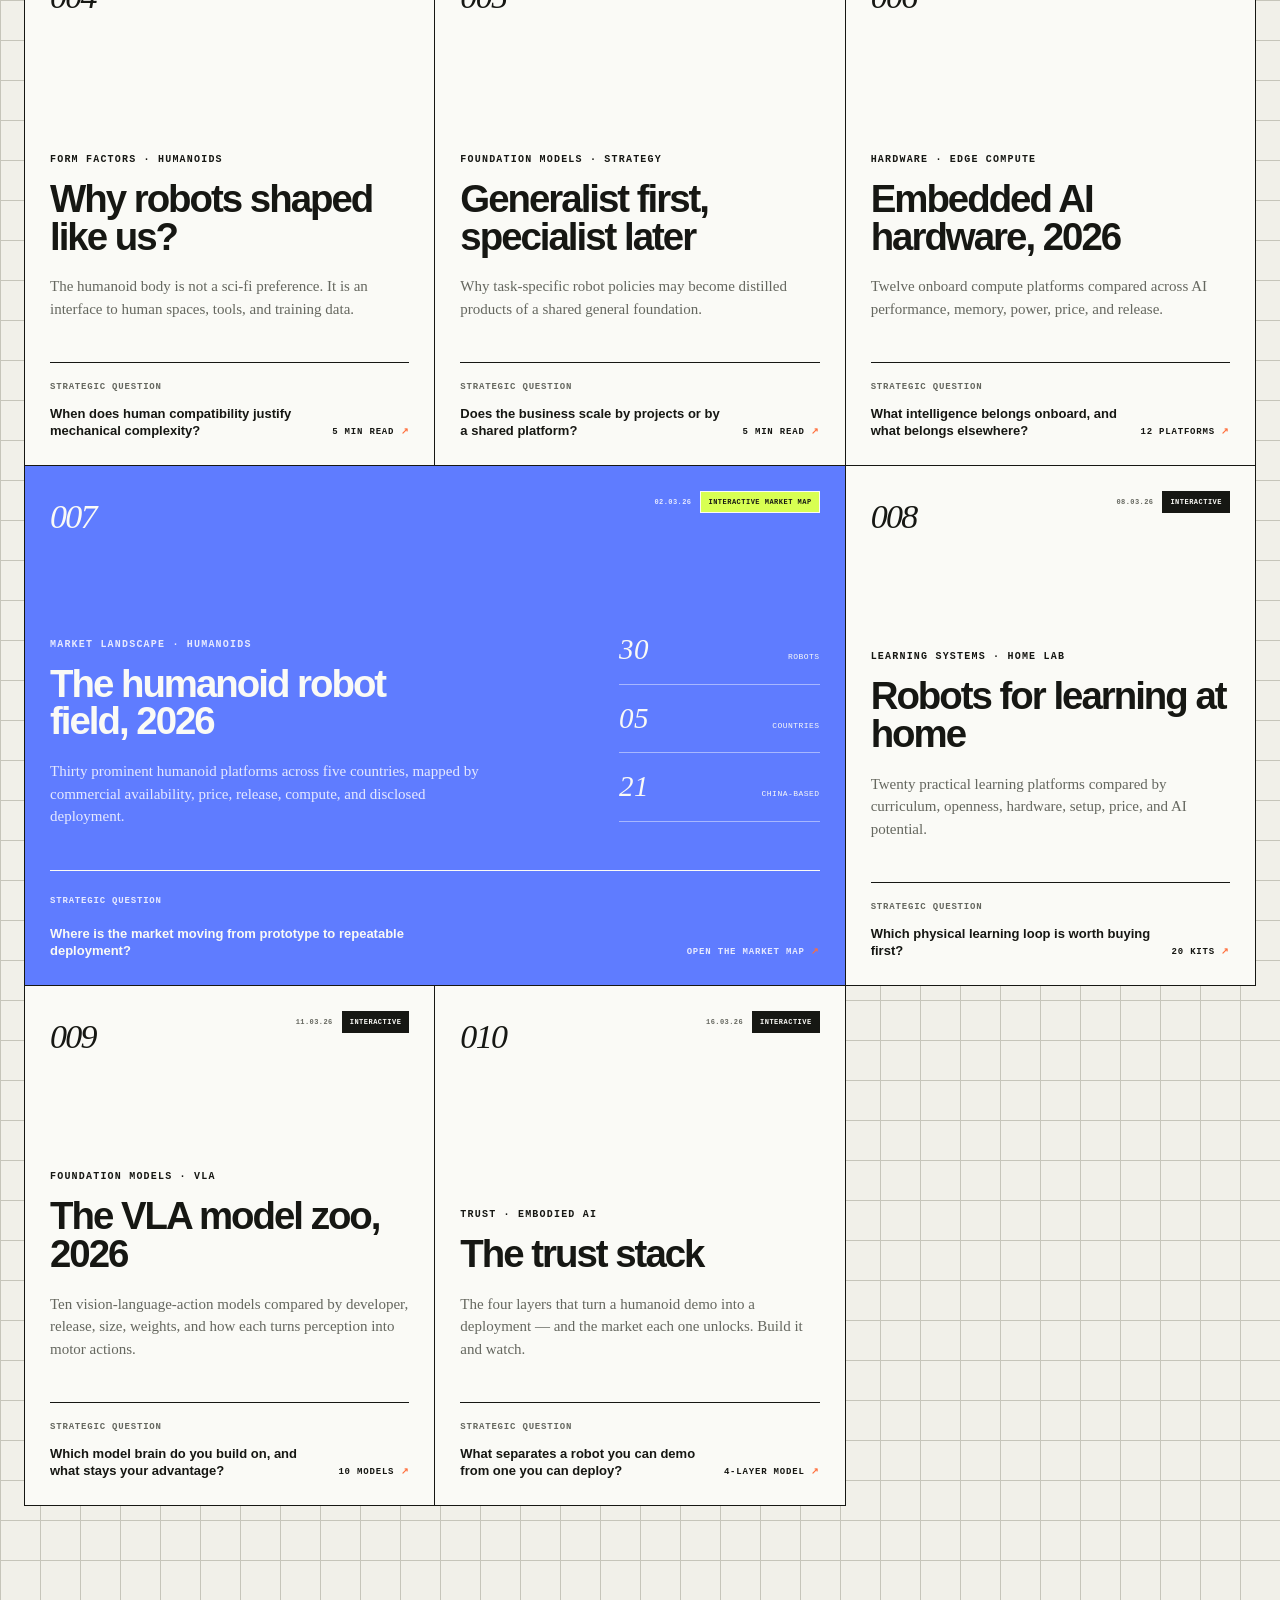
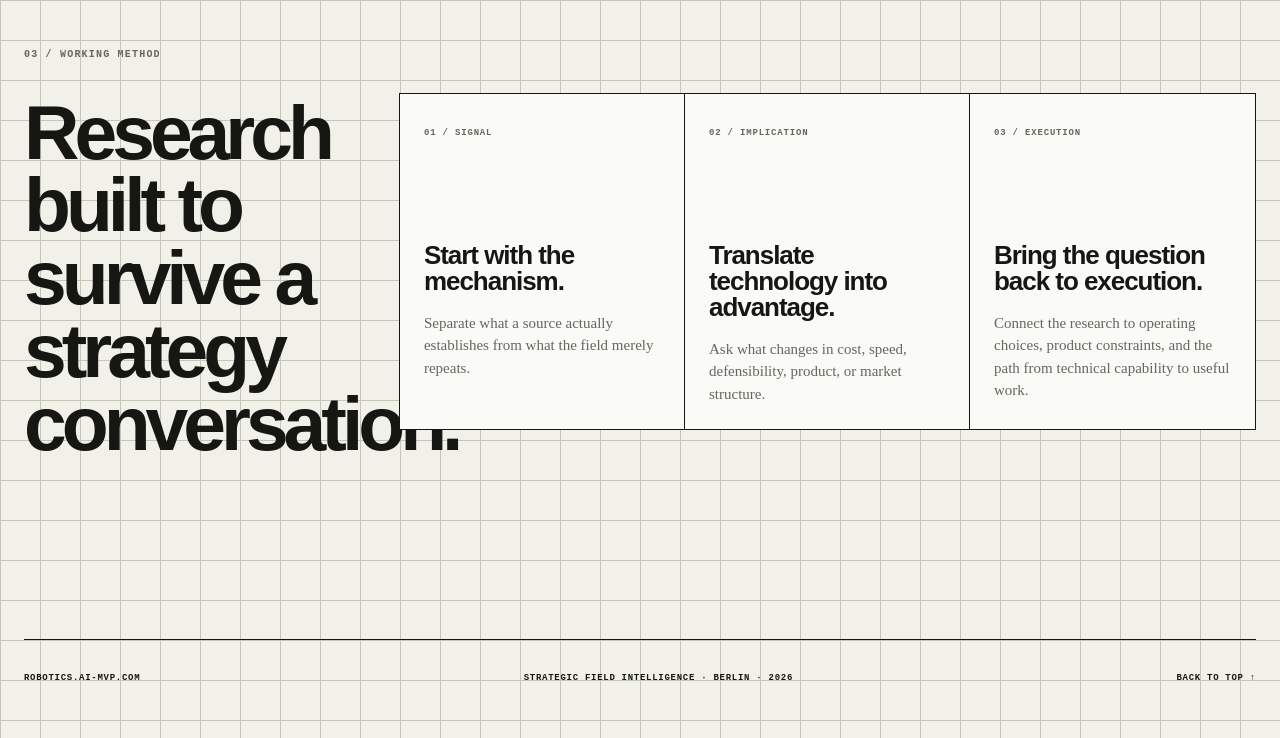
==== commit 83d012a2: "Remove 'moat' across notes and homepage (rephrase as advantage / differentiator) Co-Authored-By: Cla" ====
--- a/index.html
+++ b/index.html
@@ -98,7 +98,7 @@
           <article>
             <span class="signal-number">01</span>
             <p class="eyebrow">Data operations</p>
-            <h3>The training mix is becoming the moat.</h3>
+            <h3>The training mix is becoming the differentiator.</h3>
             <p>
               Web priors create breadth, simulation creates cheap practice,
               and real demonstrations create physical truth. Advantage comes
@@ -176,7 +176,7 @@
           <article
             class="intelligence-card"
             data-note-topics="models systems"
-            data-note-search="three fuels embodied intelligence data engines web data simulation real robot demonstrations training moat"
+            data-note-search="three fuels embodied intelligence data engines web data simulation real robot demonstrations training advantage"
           >
             <a href="./notes/001-three-fuels-for-embodied-intelligence/">
               <header>
@@ -417,7 +417,7 @@
               </div>
               <footer>
                 <span>Strategic question</span>
-                <strong>Which model brain do you build on, and what stays your moat?</strong>
+                <strong>Which model brain do you build on, and what stays your advantage?</strong>
                 <small>10 models <i aria-hidden="true">↗</i></small>
               </footer>
             </a>
@@ -426,7 +426,7 @@
           <article
             class="intelligence-card"
             data-note-topics="systems market"
-            data-note-search="trust stack verifiable attestation confidential computing thor outcome evidence fleet revocation blast radius skill provenance marketplace default-deny moat insurable deployment regulated governance agentrust"
+            data-note-search="trust stack verifiable attestation confidential computing thor outcome evidence fleet revocation blast radius skill provenance marketplace default-deny insurable deployment regulated governance agentrust"
           >
             <a href="./notes/010-the-trust-stack/">
               <header>
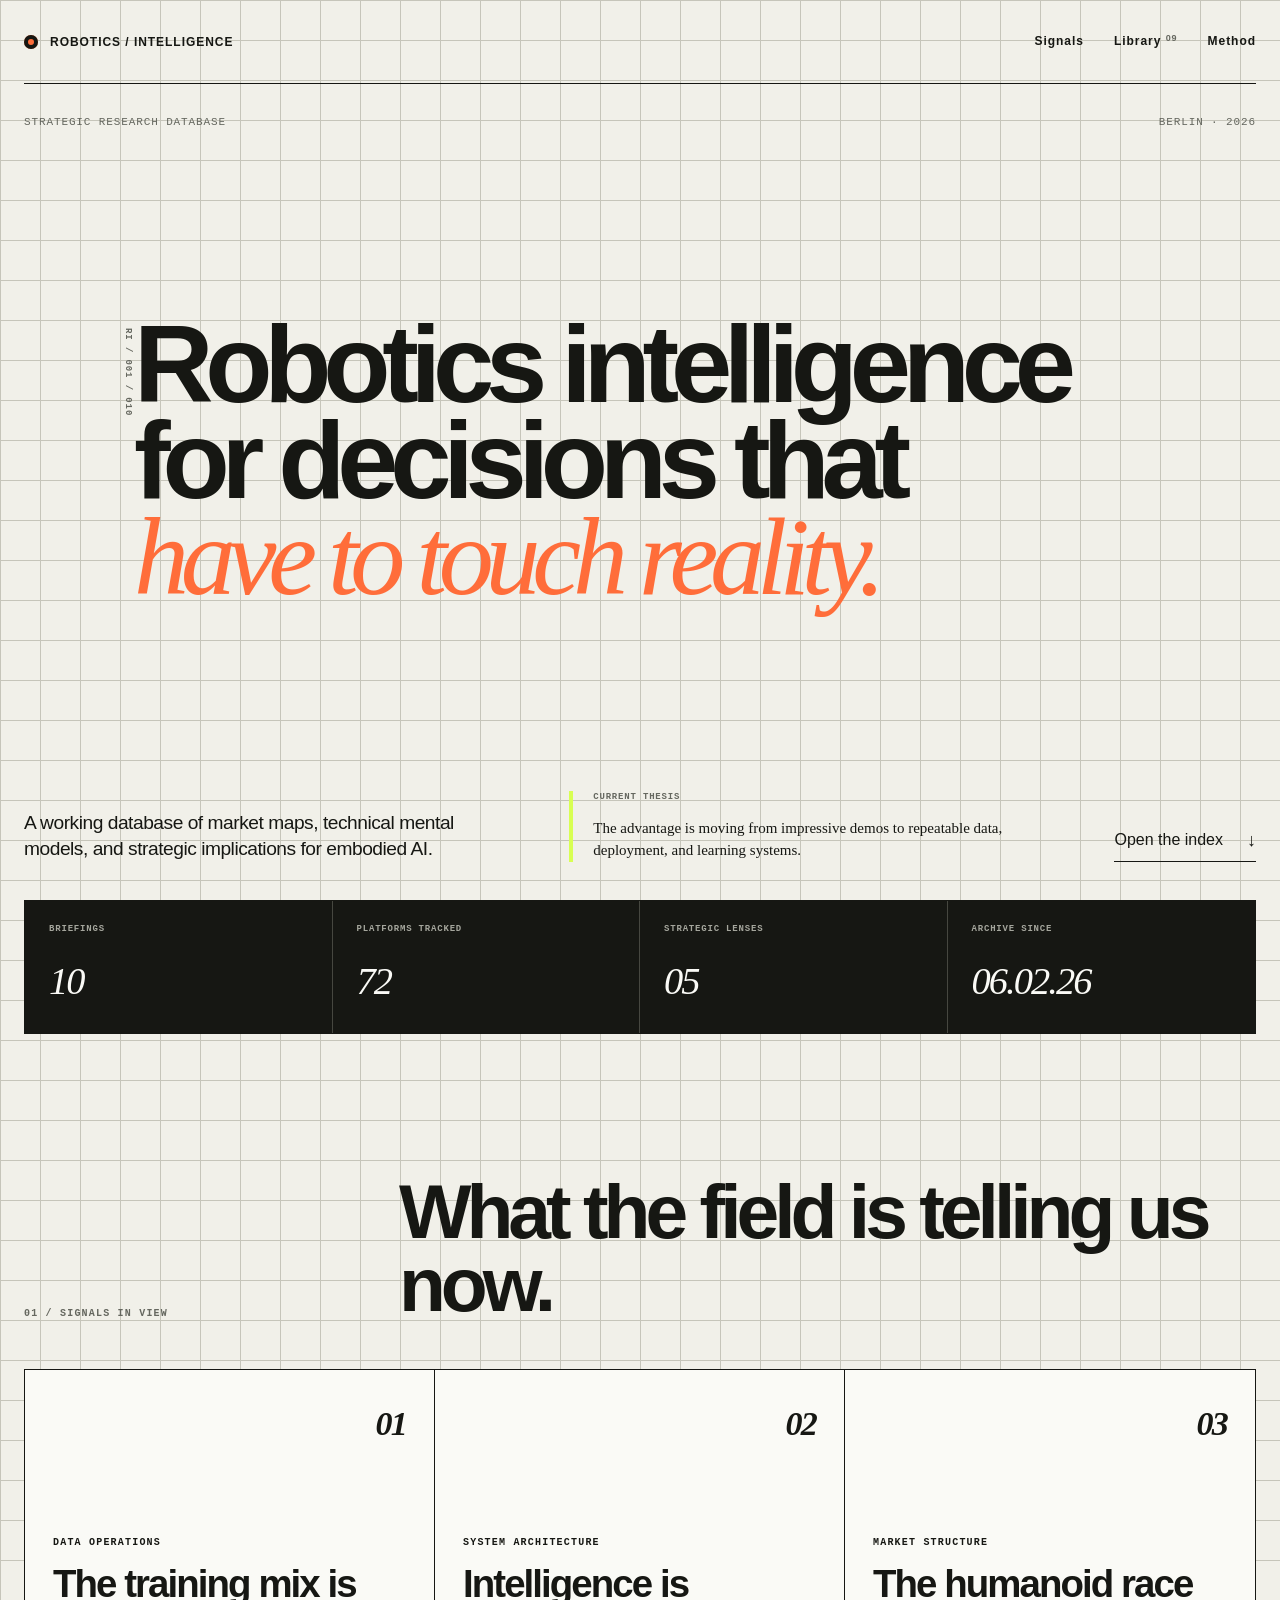
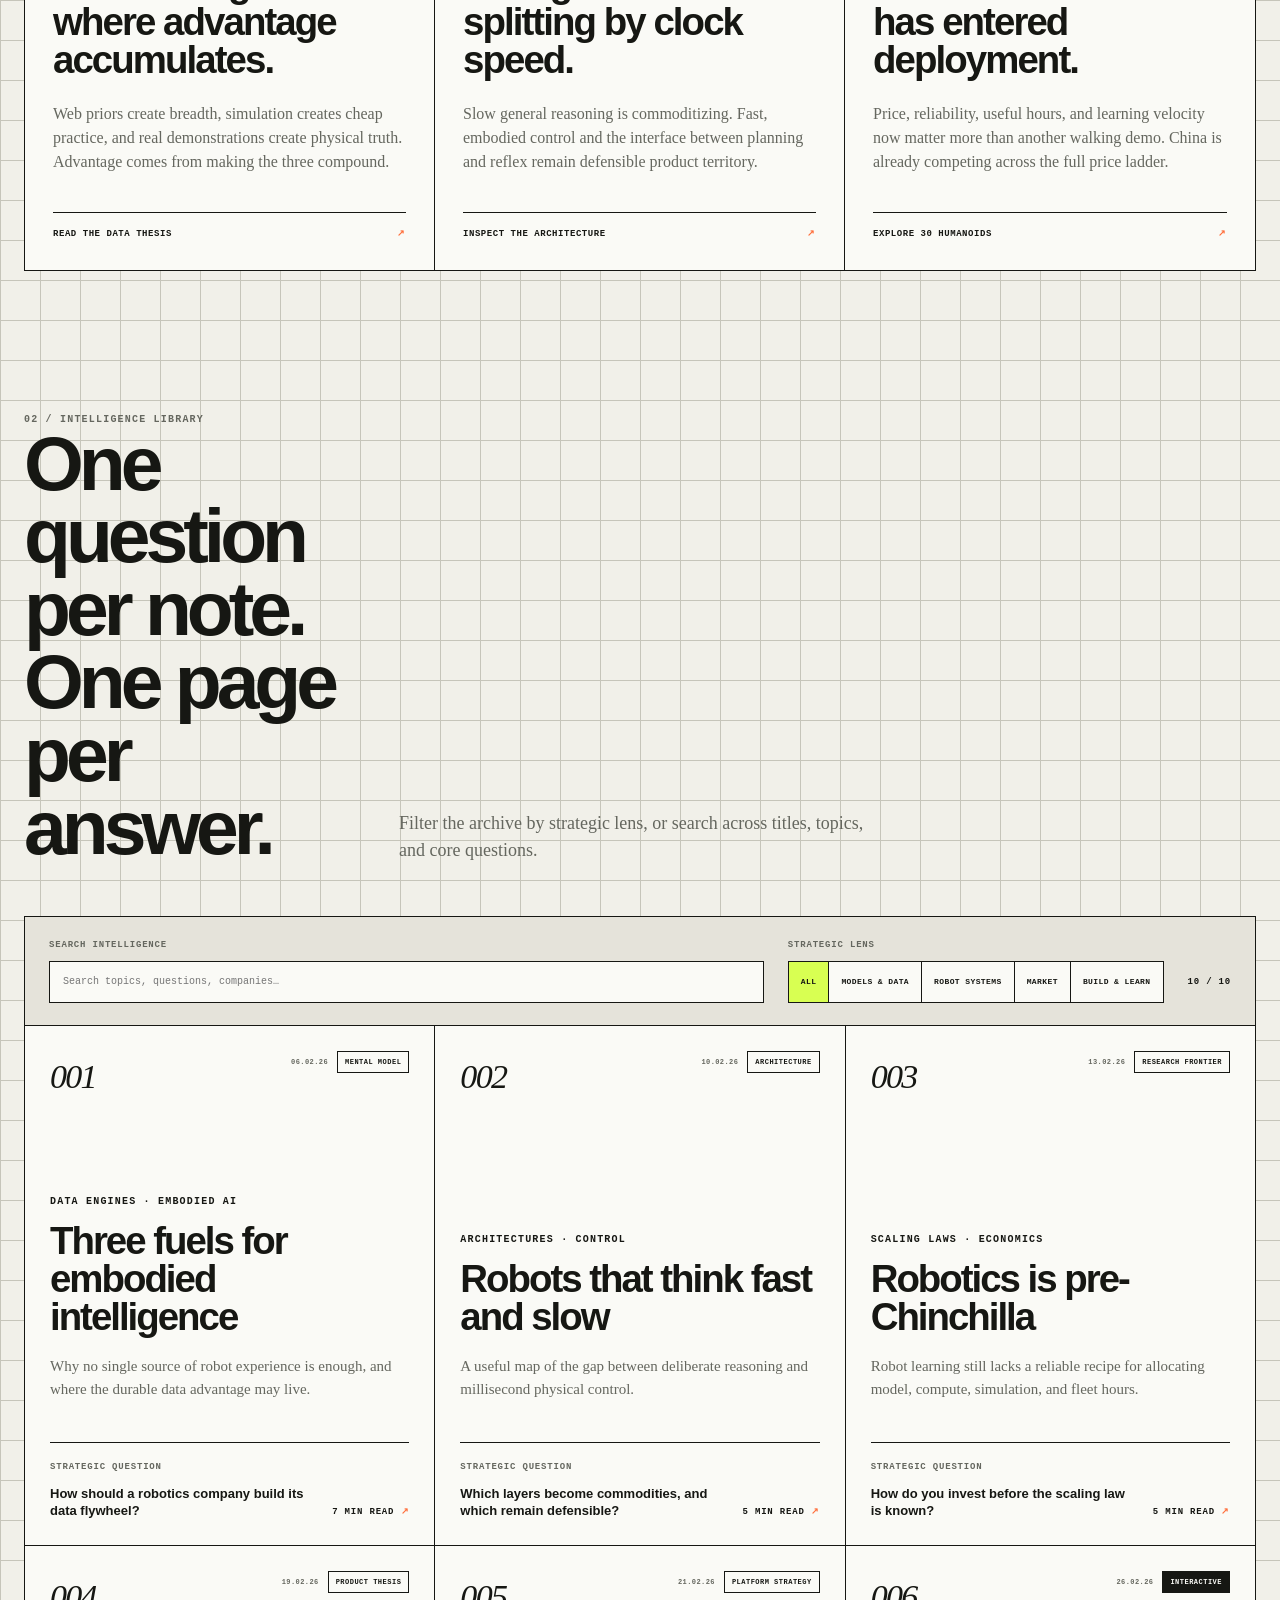
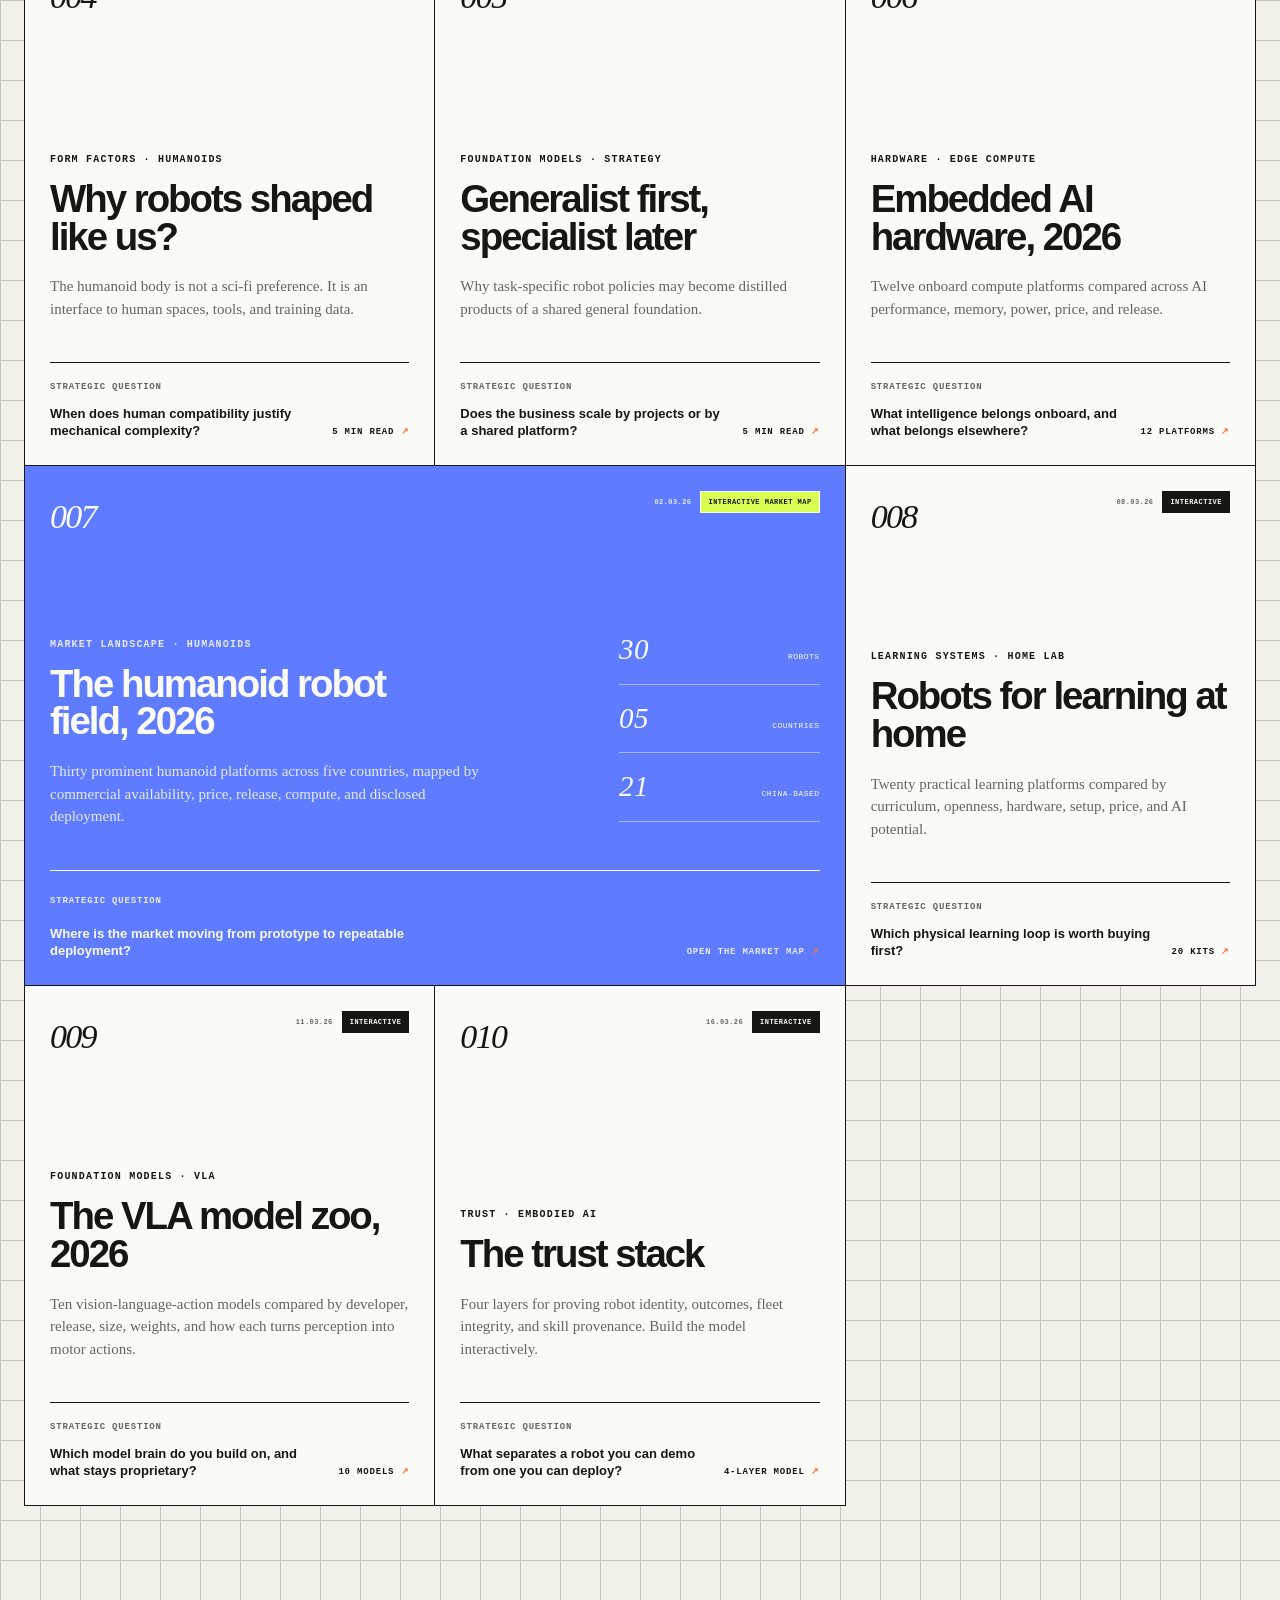
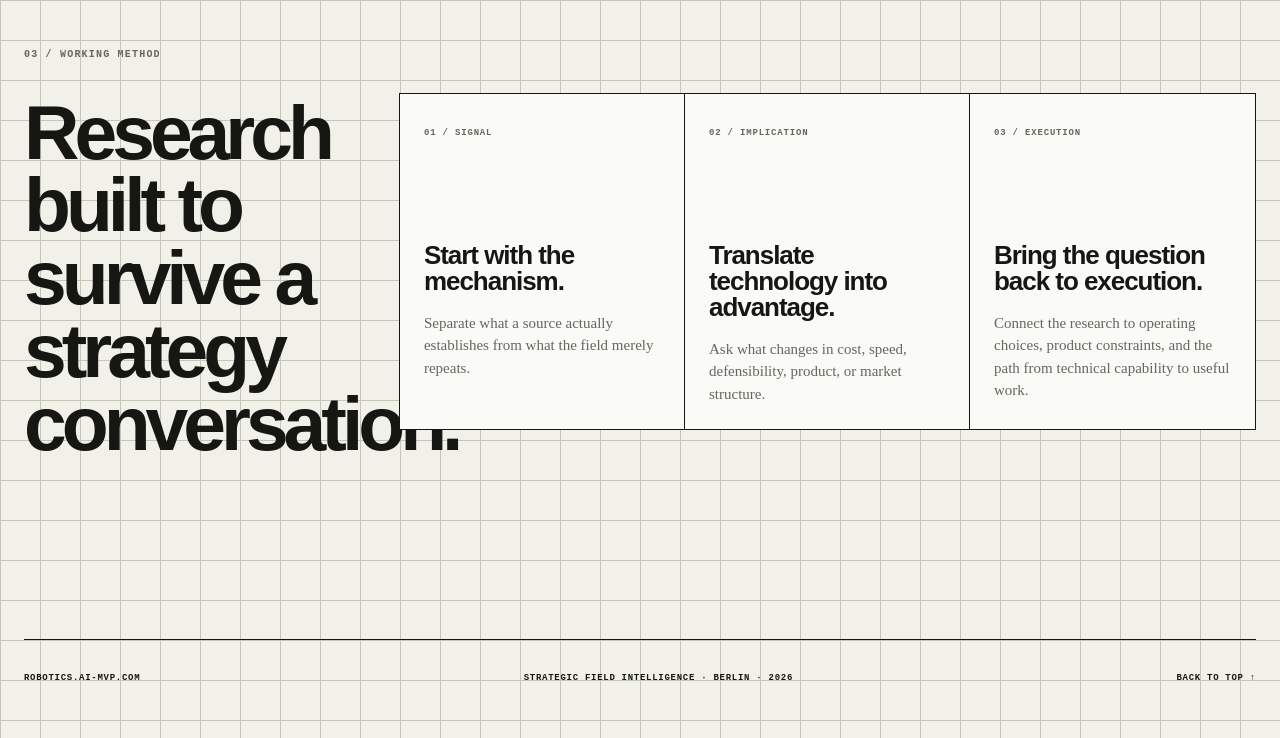
==== commit 3c3a0512: "Refine trust stack article and editorial language" ====
--- a/index.html
+++ b/index.html
@@ -42,7 +42,7 @@
         </div>
 
         <div class="intelligence-hero-copy">
-          <p class="hero-index reveal">RI / 001—010</p>
+          <p class="hero-index reveal">RI / 001 / 010</p>
           <h1 id="hero-title" class="reveal">
             Robotics intelligence<br />
             for decisions that<br />
@@ -98,7 +98,7 @@
           <article>
             <span class="signal-number">01</span>
             <p class="eyebrow">Data operations</p>
-            <h3>The training mix is becoming the differentiator.</h3>
+            <h3>The training mix is where advantage accumulates.</h3>
             <p>
               Web priors create breadth, simulation creates cheap practice,
               and real demonstrations create physical truth. Advantage comes
@@ -417,7 +417,7 @@
               </div>
               <footer>
                 <span>Strategic question</span>
-                <strong>Which model brain do you build on, and what stays your advantage?</strong>
+                <strong>Which model brain do you build on, and what stays proprietary?</strong>
                 <small>10 models <i aria-hidden="true">↗</i></small>
               </footer>
             </a>
@@ -426,7 +426,7 @@
           <article
             class="intelligence-card"
             data-note-topics="systems market"
-            data-note-search="trust stack verifiable attestation confidential computing thor outcome evidence fleet revocation blast radius skill provenance marketplace default-deny insurable deployment regulated governance agentrust"
+            data-note-search="trust stack verifiable attestation confidential computing thor outcome evidence fleet revocation blast radius skill provenance marketplace default-deny assurance insurable deployment regulated governance"
           >
             <a href="./notes/010-the-trust-stack/">
               <header>
@@ -438,8 +438,8 @@
                 <p class="eyebrow">Trust · Embodied AI</p>
                 <h3>The trust stack</h3>
                 <p>
-                  The four layers that turn a humanoid demo into a deployment —
-                  and the market each one unlocks. Build it and watch.
+                  Four layers for proving robot identity, outcomes, fleet
+                  integrity, and skill provenance. Build the model interactively.
                 </p>
               </div>
               <footer>
--- a/styles.css
+++ b/styles.css
@@ -1291,6 +1291,216 @@
   line-height: 1.5;
 }
 
+.trust-explorer {
+  border-bottom: 1px solid var(--ink);
+}
+
+.trust-heading {
+  padding: clamp(36px, 5vw, 76px);
+  border-bottom: 1px solid var(--ink);
+}
+
+.trust-heading h3 {
+  max-width: 850px;
+  margin-top: 20px;
+  font-size: clamp(40px, 5vw, 72px);
+  letter-spacing: -0.06em;
+  line-height: 0.95;
+}
+
+.trust-hint {
+  max-width: 650px;
+  margin-top: 20px;
+  color: var(--muted);
+  font-family: Georgia, "Times New Roman", serif;
+  font-size: 17px;
+  line-height: 1.55;
+}
+
+.trust-builder {
+  display: grid;
+  grid-template-columns: minmax(0, 1.2fr) minmax(320px, 0.8fr);
+}
+
+.trust-builder > div {
+  background: var(--paper-deep);
+  border-right: 1px solid var(--ink);
+}
+
+.trust-layers {
+  display: flex;
+  flex-direction: column;
+}
+
+.trust-layer {
+  display: grid;
+  min-height: 126px;
+  grid-template-columns: 52px 1fr auto;
+  gap: 22px;
+  align-items: center;
+  padding: 24px clamp(24px, 4vw, 52px);
+  background: var(--white);
+  border-bottom: 1px solid var(--ink);
+  transition: background-color 160ms ease;
+}
+
+.trust-layer.active {
+  background: var(--acid);
+}
+
+.trust-layer.next {
+  box-shadow: inset 7px 0 0 var(--orange);
+}
+
+.trust-layer-number {
+  display: grid;
+  width: 44px;
+  height: 44px;
+  place-items: center;
+  color: var(--white);
+  background: var(--ink);
+  font-family: "SFMono-Regular", Consolas, "Liberation Mono", monospace;
+  font-size: 10px;
+  font-weight: 700;
+}
+
+.trust-layer h4 {
+  margin: 0;
+  font-size: clamp(20px, 2vw, 28px);
+  letter-spacing: -0.035em;
+  line-height: 1;
+}
+
+.trust-layer p {
+  max-width: 520px;
+  margin-top: 8px;
+  color: var(--muted);
+  font-family: Georgia, "Times New Roman", serif;
+  font-size: 14px;
+  line-height: 1.45;
+}
+
+.trust-layer button {
+  min-width: 74px;
+  padding: 10px 12px;
+  color: var(--ink);
+  background: var(--white);
+  border: 1px solid var(--ink);
+  font-family: "SFMono-Regular", Consolas, "Liberation Mono", monospace;
+  font-size: 9px;
+  font-weight: 700;
+  letter-spacing: 0.08em;
+  text-transform: uppercase;
+  cursor: pointer;
+}
+
+.trust-layer button:hover,
+.trust-layer button:focus-visible,
+.trust-layer button.active {
+  color: var(--white);
+  background: var(--ink);
+  outline: 0;
+}
+
+.trust-foundation {
+  padding: 18px clamp(24px, 4vw, 52px);
+  color: var(--muted);
+  font-family: "SFMono-Regular", Consolas, "Liberation Mono", monospace;
+  font-size: 9px;
+  letter-spacing: 0.06em;
+  line-height: 1.5;
+  text-transform: uppercase;
+}
+
+.trust-outcome {
+  display: flex;
+  min-height: 100%;
+  flex-direction: column;
+  padding: clamp(38px, 5vw, 72px);
+  color: var(--white);
+  background: var(--ink);
+}
+
+.trust-outcome .section-label {
+  color: #96978e;
+}
+
+.trust-tier {
+  margin-top: 24px;
+  color: var(--orange);
+  font-family: Georgia, "Times New Roman", serif;
+  font-size: clamp(60px, 7vw, 100px);
+  font-style: italic;
+  font-weight: 400;
+  letter-spacing: -0.07em;
+  line-height: 0.9;
+}
+
+.trust-meter {
+  display: grid;
+  grid-template-columns: repeat(4, 1fr);
+  gap: 7px;
+  margin: 30px 0;
+}
+
+.trust-meter span {
+  height: 8px;
+  background: #464740;
+}
+
+.trust-meter span.active {
+  background: var(--acid);
+}
+
+.trust-description {
+  max-width: 470px;
+  color: #c9cac2;
+  font-family: Georgia, "Times New Roman", serif;
+  font-size: 18px;
+  line-height: 1.55;
+}
+
+.trust-access {
+  margin-top: auto;
+  padding-top: 38px;
+  border-top: 1px solid #464740;
+}
+
+.trust-access span,
+.trust-access strong {
+  display: block;
+}
+
+.trust-access span {
+  color: #96978e;
+  font-family: "SFMono-Regular", Consolas, "Liberation Mono", monospace;
+  font-size: 9px;
+  font-weight: 700;
+  letter-spacing: 0.08em;
+  text-transform: uppercase;
+}
+
+.trust-access strong {
+  max-width: 430px;
+  margin-top: 12px;
+  color: var(--acid);
+  font-size: clamp(24px, 3vw, 40px);
+  letter-spacing: -0.045em;
+  line-height: 1.05;
+}
+
+.trust-noscript {
+  padding: 24px;
+  color: var(--muted);
+  font-family: "SFMono-Regular", Consolas, "Liberation Mono", monospace;
+  font-size: 10px;
+}
+
+.trust-stats strong {
+  font-size: clamp(42px, 5vw, 72px);
+  letter-spacing: -0.06em;
+}
+
 .vla-controls {
   display: flex;
   flex-wrap: wrap;
@@ -2147,6 +2357,93 @@
   line-height: 1.55;
 }
 
+.governance-bridge {
+  display: grid;
+  grid-template-columns: minmax(320px, 0.72fr) minmax(0, 1.28fr);
+  border-bottom: 1px solid var(--ink);
+}
+
+.governance-intro {
+  display: flex;
+  flex-direction: column;
+  justify-content: space-between;
+  padding: clamp(40px, 6vw, 90px);
+  background: var(--paper-deep);
+  border-right: 1px solid var(--ink);
+}
+
+.governance-intro h3 {
+  max-width: 500px;
+  margin: 60px 0;
+  font-size: clamp(42px, 5vw, 74px);
+  letter-spacing: -0.065em;
+  line-height: 0.92;
+}
+
+.governance-intro > p:last-child {
+  max-width: 530px;
+  color: var(--muted);
+  font-family: Georgia, "Times New Roman", serif;
+  font-size: 18px;
+  line-height: 1.55;
+}
+
+.governance-links {
+  display: grid;
+  grid-template-columns: repeat(2, 1fr);
+}
+
+.governance-links a {
+  display: flex;
+  min-height: 300px;
+  flex-direction: column;
+  padding: clamp(28px, 4vw, 54px);
+  border-right: 1px solid var(--ink);
+  border-bottom: 1px solid var(--ink);
+  transition: background-color 160ms ease;
+}
+
+.governance-links a:nth-child(even) {
+  border-right: 0;
+}
+
+.governance-links a:nth-last-child(-n + 2) {
+  border-bottom: 0;
+}
+
+.governance-links a:hover,
+.governance-links a:focus-visible {
+  background: var(--acid);
+  outline: 0;
+}
+
+.governance-links span {
+  color: var(--muted);
+  font-family: "SFMono-Regular", Consolas, "Liberation Mono", monospace;
+  font-size: 9px;
+  font-weight: 700;
+  letter-spacing: 0.08em;
+  text-transform: uppercase;
+}
+
+.governance-links strong {
+  max-width: 340px;
+  margin-top: auto;
+  padding-top: 46px;
+  font-size: clamp(24px, 2.5vw, 36px);
+  letter-spacing: -0.045em;
+  line-height: 1;
+}
+
+.governance-links p {
+  max-width: 340px;
+  margin-top: 18px;
+  color: var(--muted);
+  font-family: Georgia, "Times New Roman", serif;
+  font-size: 14px;
+  line-height: 1.5;
+}
+
 .takeaway {
   display: grid;
   grid-template-columns: 150px 1fr;
@@ -2284,13 +2581,17 @@
 
   .comparison,
   .synthesis,
-  .strategic-lens {
+  .strategic-lens,
+  .trust-builder,
+  .governance-bridge {
     grid-template-columns: 1fr;
   }
 
   .comparison-heading,
   .synthesis-copy,
-  .strategic-lens > div:first-child {
+  .strategic-lens > div:first-child,
+  .trust-builder > div,
+  .governance-intro {
     border-right: 0;
     border-bottom: 1px solid var(--ink);
   }
@@ -2307,6 +2608,10 @@
   .diy-picks-intro {
     border-right: 0;
     border-bottom: 1px solid var(--ink);
+  }
+
+  .trust-outcome {
+    min-height: 520px;
   }
 }
 
@@ -2541,7 +2846,8 @@
 
   .synthesis-copy,
   .flywheel,
-  .strategic-lens > div {
+  .strategic-lens > div,
+  .governance-intro {
     padding: 48px 24px;
   }
 
@@ -2551,6 +2857,51 @@
 
   .strategic-lens h3 {
     margin-top: 40px;
+  }
+
+  .trust-heading {
+    padding: 42px 24px;
+  }
+
+  .trust-layer {
+    grid-template-columns: 42px 1fr;
+    gap: 16px;
+    padding: 22px 18px;
+  }
+
+  .trust-layer-number {
+    width: 38px;
+    height: 38px;
+  }
+
+  .trust-layer button {
+    grid-column: 2;
+    width: fit-content;
+  }
+
+  .trust-outcome {
+    min-height: 500px;
+    padding: 48px 24px;
+  }
+
+  .governance-intro h3 {
+    margin: 40px 0;
+  }
+
+  .governance-links {
+    grid-template-columns: 1fr;
+  }
+
+  .governance-links a,
+  .governance-links a:nth-child(even),
+  .governance-links a:nth-last-child(-n + 2) {
+    min-height: 240px;
+    border-right: 0;
+    border-bottom: 1px solid var(--ink);
+  }
+
+  .governance-links a:last-child {
+    border-bottom: 0;
   }
 
   .takeaway {
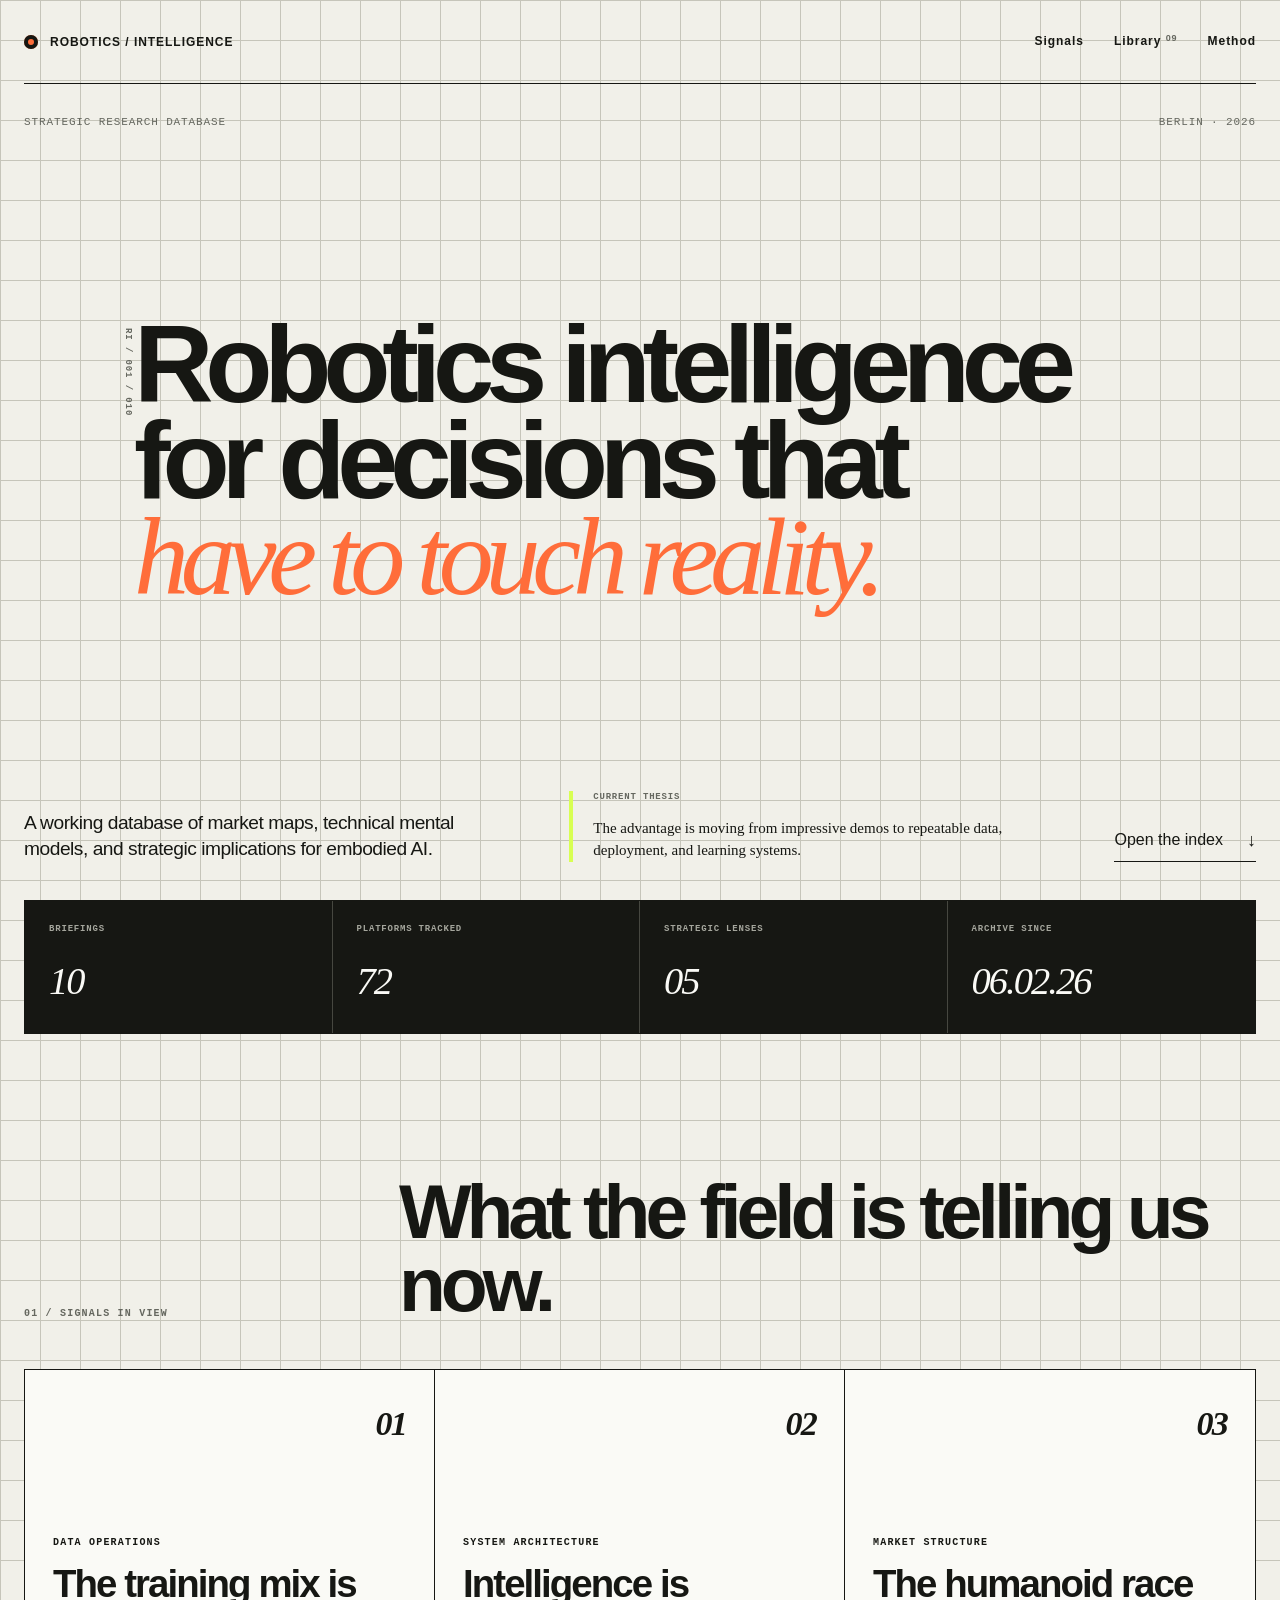
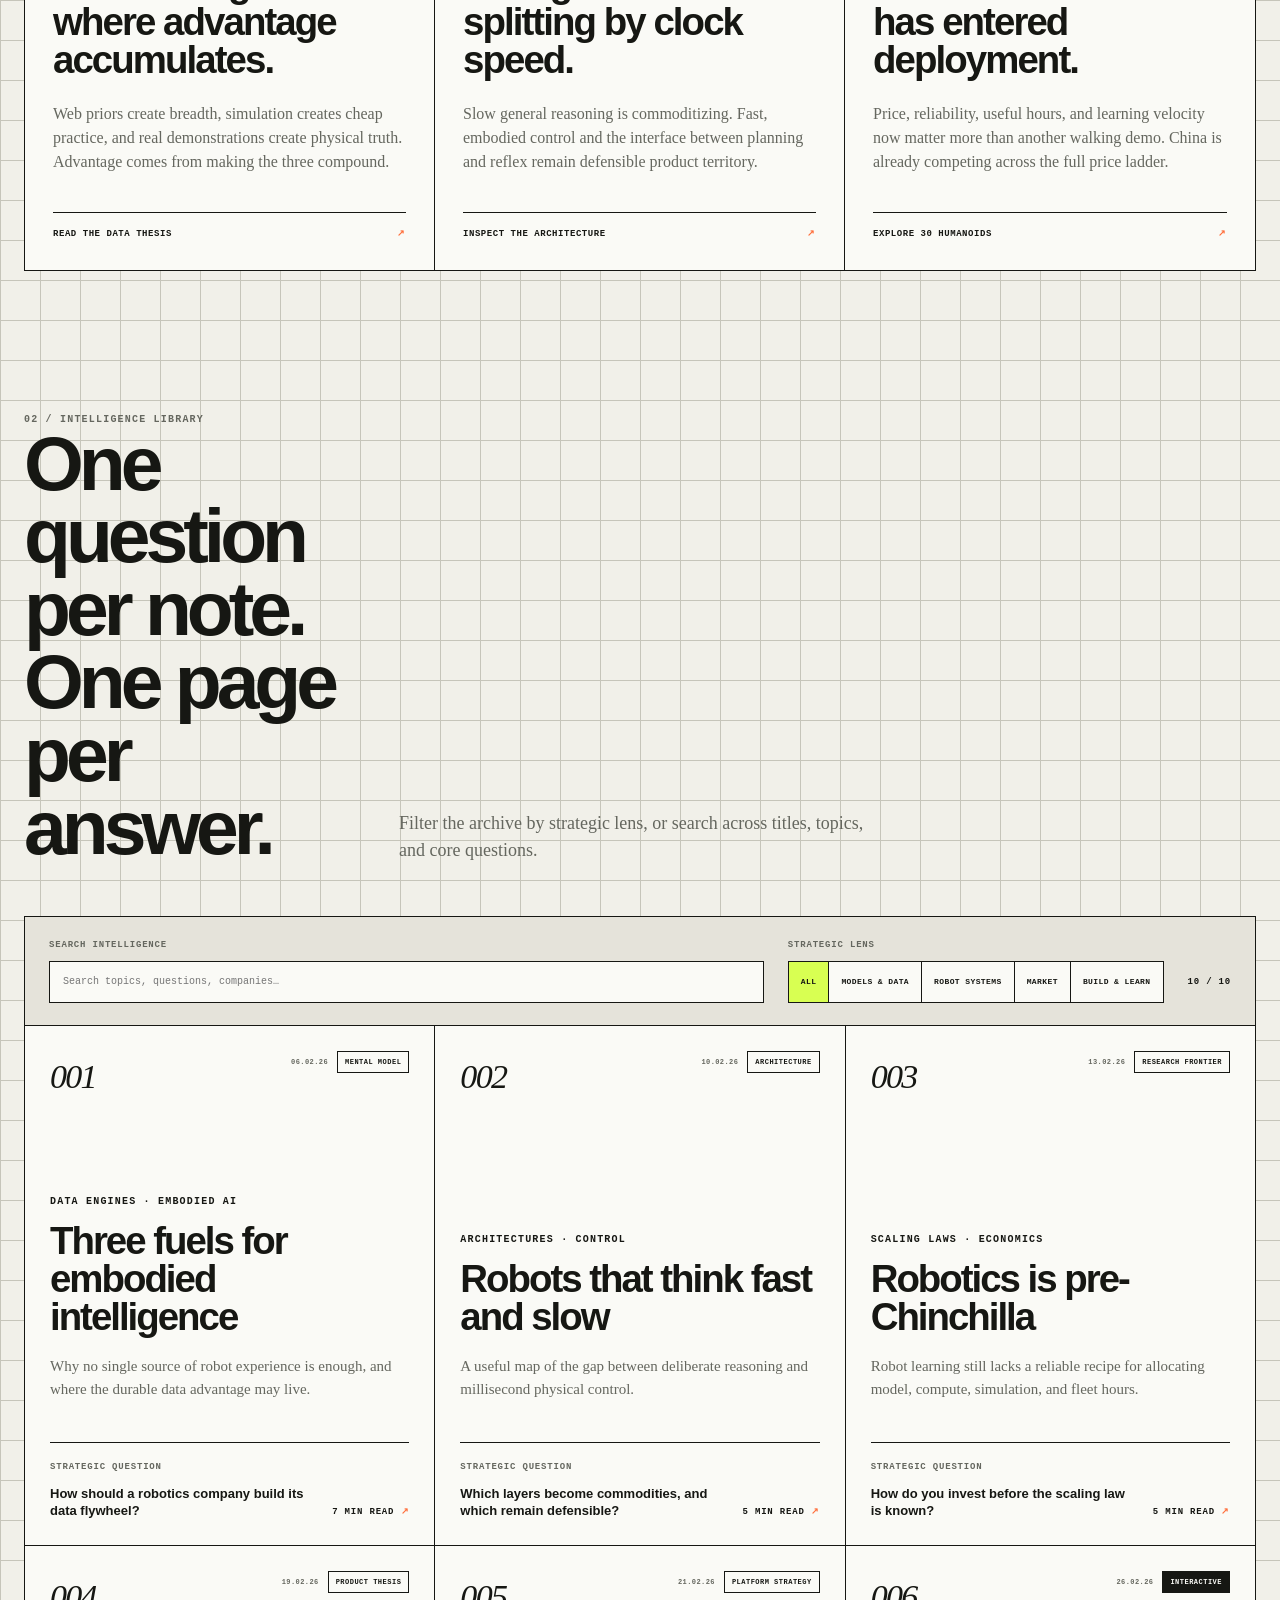
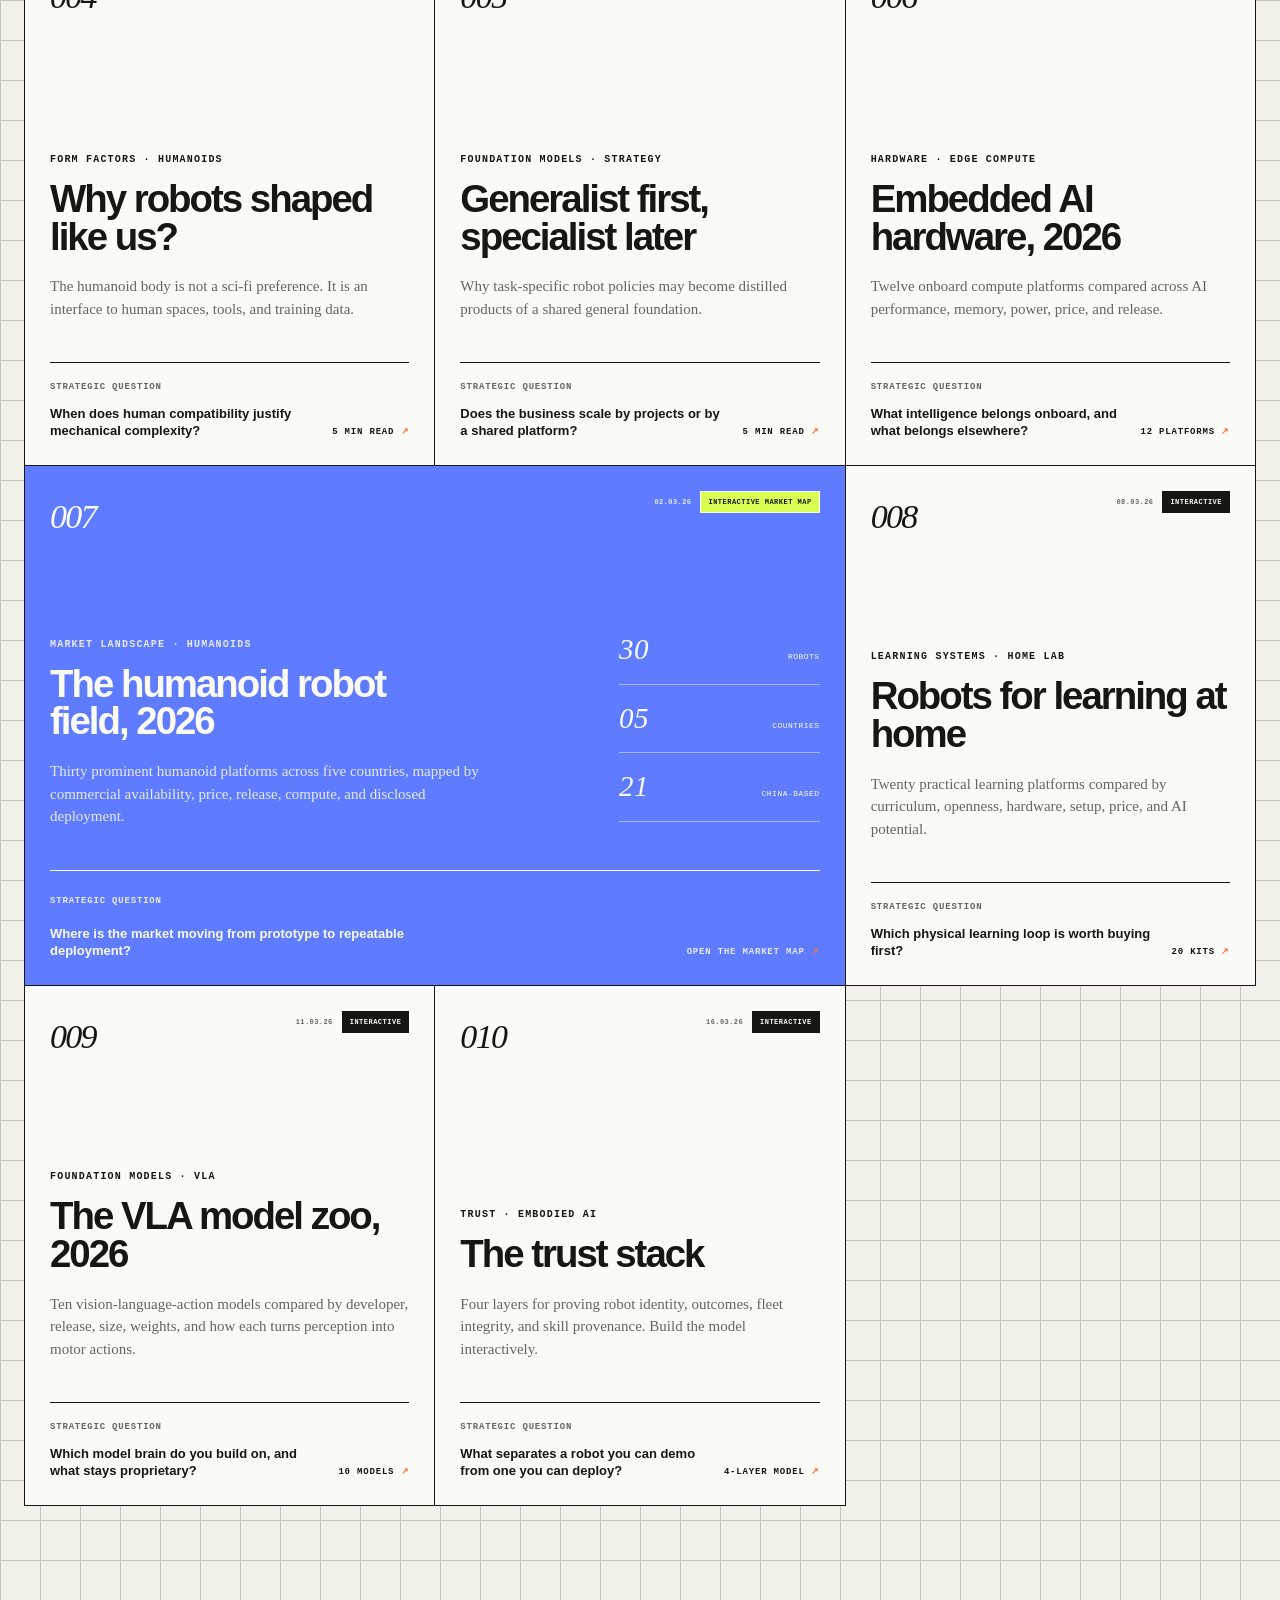
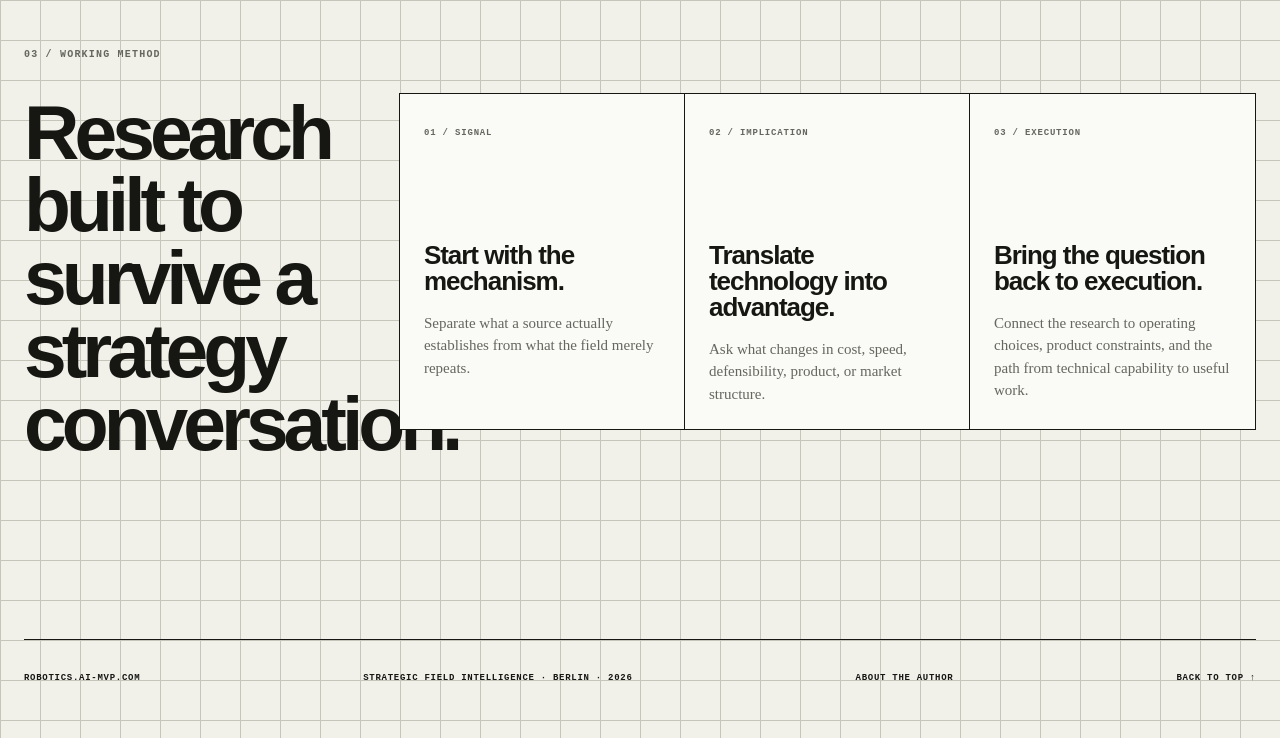
==== commit 204c2eb0: "Add about-the-author link to ai-mvp.com in all page footers" ====
--- a/index.html
+++ b/index.html
@@ -493,6 +493,7 @@
     <footer class="site-footer">
       <span>robotics.ai-mvp.com</span>
       <span>Strategic field intelligence · Berlin · 2026</span>
+      <a href="https://ai-mvp.com/">About the author</a>
       <a href="#top">Back to top ↑</a>
     </footer>
   </body>
